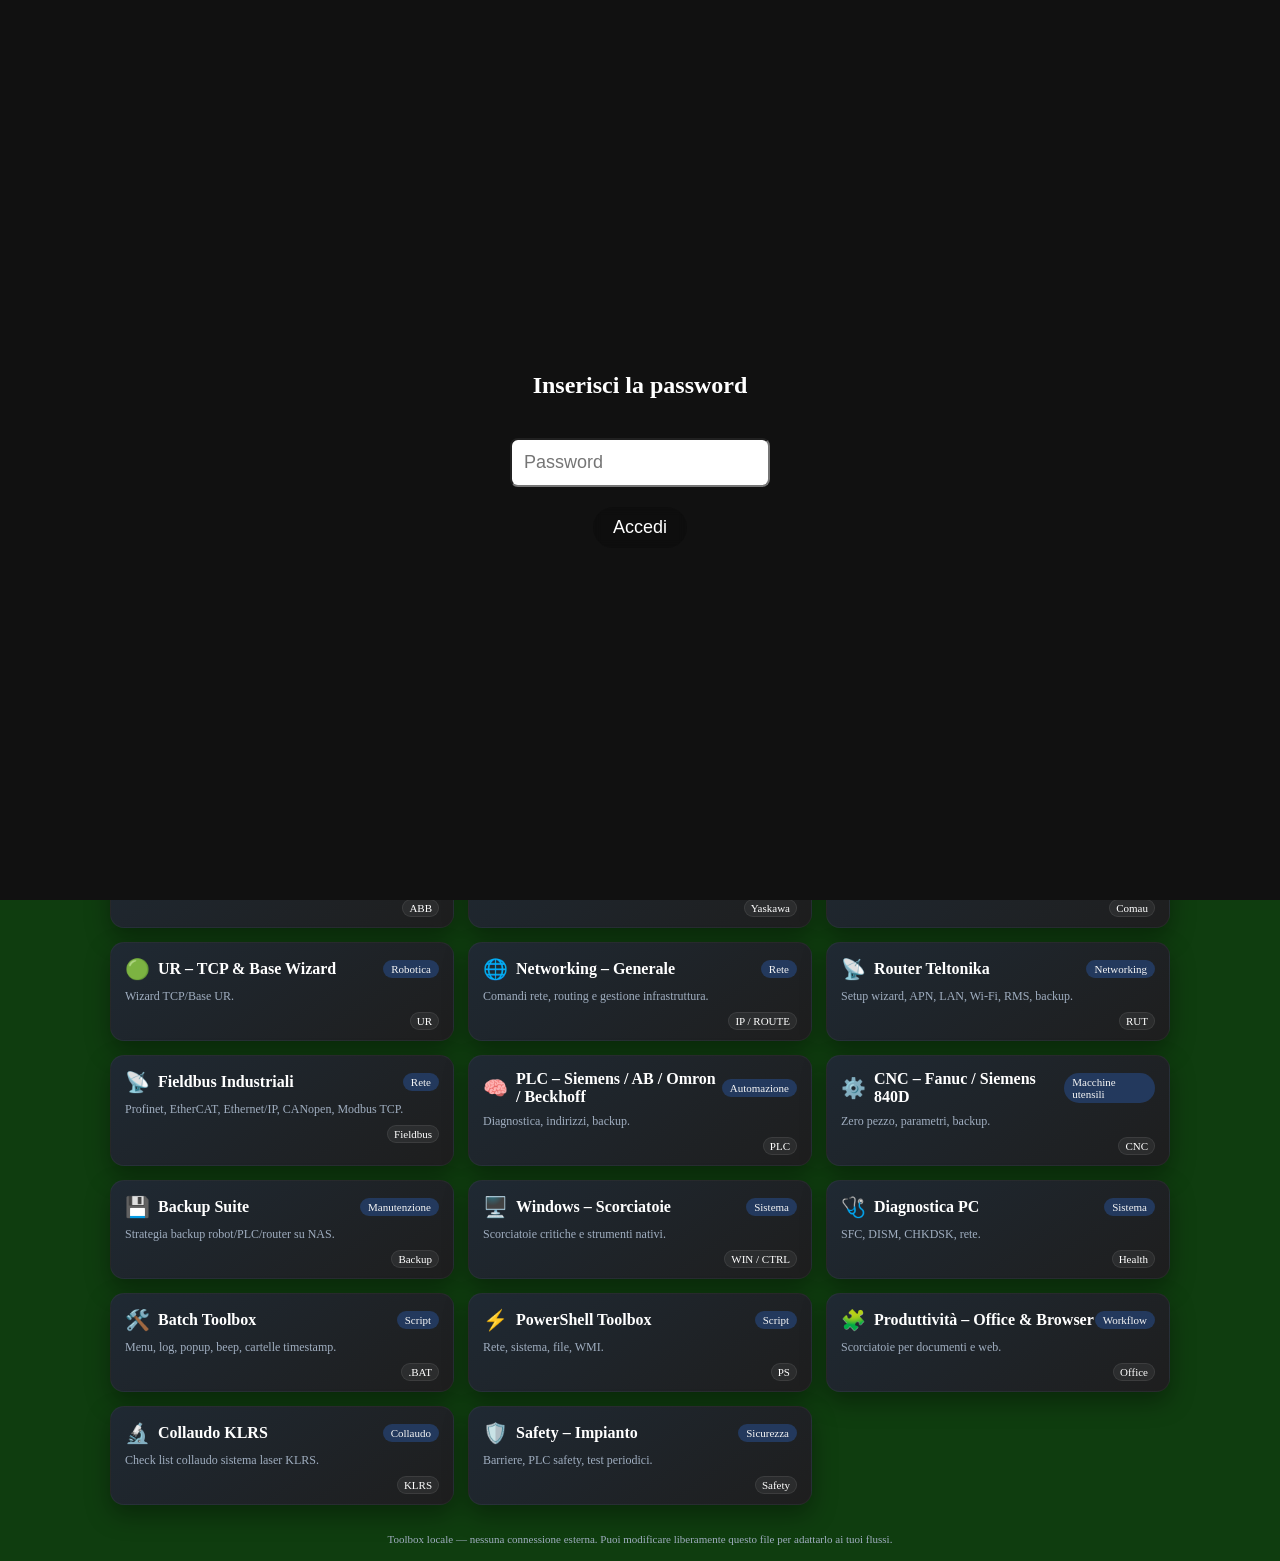
==== index.html @ 392aa5d4 "Add files via upload" ====
<!DOCTYPE html>
<html lang="it">
<head>
<meta charset="UTF-8">
<title>Toolbox Tecnico di Tommaso</title>
<meta name="viewport" content="width=device-width, initial-scale=1.0">
<style>


.catalog-card img {
    width: 100%;
    height: auto;
    max-height: 220px;
    object-fit: contain;
}
.top-menu {
    display: flex;
    flex-wrap: wrap;
    gap: 8px;
}

.top-menu button {
    flex: 1 1 auto;
    min-width: 120px;
}

.catalog-card {
    background: var(--card-bg);
    border-radius: 12px;
    padding: 16px;
    box-shadow: 0 4px 10px rgba(0,0,0,0.25);
    cursor: pointer;
    transition: transform 0.2s ease, box-shadow 0.2s ease;
}

.catalog-card:hover {
    transform: translateY(-4px);
    box-shadow: 0 6px 14px rgba(0,0,0,0.35);
}

.catalog-card img {
    width: 100%;
    height: 160px;
    object-fit: contain;
    margin-bottom: 12px;
}

.catalog-card-title {
    font-size: 1.1rem;
    font-weight: 600;
    color: var(--card-text);
    margin-bottom: 6px;
}

.catalog-card-specs {
    font-size: 0.9rem;
    color: var(--card-text);
    opacity: 0.85;
}

/* Scheda dei dettagli più grande */
#detailPanel {
    width: 90%;               /* più larga */
    max-width: 1200px;        /* limite elegante */
    margin: 20px auto;        /* centrata */
    padding: 24px;            /* più spazio interno */
    border-radius: 14px;      /* bordi più morbidi */
    font-size: 18px;          /* testo più grande */
}

/* Contenuto interno più leggibile */
/* Testo normale (PC) */
#panelContent {
    font-size: 18px;
    line-height: 1.6;
    white-space: pre-wrap;
}

/* Testo più piccolo su smartphone */
@media (max-width: 480px) {
    #panelContent {
        font-size: 15px;
        line-height: 1.5;
    }

    .panel-title {
        font-size: 22px;
    }

    .panel-sub {
        font-size: 16px;
    }
}


/* Header più grande */
.panel-header {
    margin-bottom: 20px;
}

.panel-title {
    font-size: 26px;
    font-weight: bold;
}

.panel-sub {
    font-size: 18px;
    opacity: 0.8;
}

.text-size-controls {
    display: flex;
    gap: 10px;
    margin-bottom: 12px;
}

.text-size-controls .btn {
    padding: 6px 12px;
    font-size: 18px;
    font-weight: bold;
    background: #ddd;
    border-radius: 6px;
    cursor: pointer;
}

.card-size-controls .btn {
    padding: 6px 12px;
    font-size: 18px;
    font-weight: bold;
    background: #ddd;
    border-radius: 6px;
    cursor: pointer;
}

#downloadArea .btn {
    color: var(--panel-text);
}

#panelTitle {
    color: var(--panel-text);
}

#panelContent {
    color: var(--panel-text);
}

:root {
    --panel-text: #ffffff; /* testo bianco di default */
    --card-size: 280px;
    --card-text: #ffffff;
}

[data-theme="light"] {
    --panel-text: #000000; /* testo nero in tema chiaro */
    --card-text: #000000;
}

.grid {
    display: grid;
    grid-template-columns: repeat(auto-fit, minmax(var(--card-size), 1fr));
    gap: 20px;
    width: 100%;
}

.card {
    transition: all 0.15s ease;
}


.card-title,
.card-desc,
.card-tag,
.card-footer,
.card-footer .badge,
.card-header .icon {
    color: var(--card-text);
}

[data-theme="light"] {
    --card-text: #000000; /* testo nero in tema chiaro */
}

    :root {
        --bg: #121212;
        --bg-alt: #1e1e1e;
        --card: #1f2933;
        --accent: #4ea3ff;
        --accent-soft: #23395d;
        --text: #f5f5f5;
        --muted: #a0aec0;
    }
    [data-theme="light"] {
        --bg: #f5f5f5;
        --bg-alt: #ffffff;
        --card: #e2e8f0;
        --accent: #0078d4;
        --accent-soft: #cbd5e0;
        --text: #1a202c;
        --muted: #4a5568;
    }
    * { box-sizing: border-box; }
    
    body[data-theme="dark"] {
    background: url("background_dark.jpg") no-repeat center center fixed;
    background-size: 1000px auto;
    background-color: #0f3d0f;
}

/* Animazione shake per password errata */
.shake {
    animation: shakeAnim 0.3s;
    border: 2px solid #ff4444 !important;
}

@keyframes shakeAnim {
    0% { transform: translateX(0); }
    25% { transform: translateX(-5px); }
    50% { transform: translateX(5px); }
    75% { transform: translateX(-5px); }
    100% { transform: translateX(0); }
}

body {
    font-size: 16px;
}

@media (max-width: 480px) {
    body {
        font-size: 15px;
    }
}

body[data-theme="light"] {
    background: url("background_light.jpg") no-repeat center center fixed;
    background-size: 800px auto;
    background-color: #f7d400;
}
    
    /* Pulsante indietro super visibile */
#backButton {
    padding: 16px 28px;          /* grande */
    font-size: 22px;             /* testo grande */
    font-weight: bold;           /* più leggibile */
    background: #ffcc00;         /* giallo acceso */
    color: #000;                 /* testo nero */
    border-radius: 12px;         /* bordi arrotondati */
    border: 3px solid #000;      /* bordo forte */
    box-shadow: 0 6px 18px rgba(0,0,0,0.35); /* ombra potente */
    cursor: pointer;
    display: none;               /* appare solo quando serve */
    margin-top: 20px;            /* distanziato dalla scheda */
    transition: transform 0.15s ease, box-shadow 0.15s ease;
}

#backButton:hover {
    transform: scale(1.10);      /* effetto zoom */
    box-shadow: 0 8px 24px rgba(0,0,0,0.45);
}

    
    header {
        background: linear-gradient(90deg, #0078d4, #4ea3ff);
        padding: 18px 24px;
        display: flex;
        align-items: center;
        justify-content: space-between;
        box-shadow: 0 4px 12px rgba(0,0,0,0.25);
    }
    .title-block { display: flex; flex-direction: column; }
    .title-block h1 {
        margin: 0;
        font-size: 24px;
        letter-spacing: 0.03em;
    }
    .title-block span { font-size: 13px; opacity: 0.9; }
    .controls { display: flex; gap: 10px; align-items: center; }
    .btn {
        border: none;
        border-radius: 999px;
        padding: 8px 14px;
        font-size: 13px;
        cursor: pointer;
        display: inline-flex;
        align-items: center;
        gap: 6px;
        background: rgba(0,0,0,0.15);
        color: #fff;
        backdrop-filter: blur(4px);
        transition: 0.2s;
    }
    .btn:hover { background: rgba(0,0,0,0.3); }
    .search-input {
        border-radius: 999px;
        border: 1px solid rgba(255,255,255,0.4);
        padding: 7px 12px;
        font-size: 13px;
        outline: none;
        background: rgba(0,0,0,0.15);
        color: #fff;
        width: 200px;
        transition: 0.2s;
    }
    .search-input::placeholder { color: rgba(255,255,255,0.7); }
    .search-input:focus {
        background: rgba(0,0,0,0.3);
        border-color: #fff;
    }
    main {
        flex: 1;
        padding: 20px;
        max-width: 1100px;
        margin: 0 auto;
        width: 100%;
    }


.container {
    padding: 12px;
}


    .card {
        background: linear-gradient(145deg, var(--card), var(--bg-alt));
        border-radius: 14px;
        padding: 14px 14px 10px;
        box-shadow: 0 10px 25px rgba(0,0,0,0.35);
        border: 1px solid rgba(255,255,255,0.04);
        position: relative;
        overflow: hidden;
        cursor: pointer;
        transition: transform 0.15s ease, box-shadow 0.15s ease, border-color 0.15s ease;
    }
    .card:hover {
        transform: translateY(-3px);
        box-shadow: 0 14px 30px rgba(0,0,0,0.45);
        border-color: rgba(78,163,255,0.5);
    }
    .card-header {
        display: flex;
        align-items: center;
        justify-content: space-between;
        margin-bottom: 8px;
    }
    .card-title {
        font-size: 16px;
        font-weight: 600;
        display: flex;
        align-items: center;
        gap: 8px;
    }
    .card-title span.icon { font-size: 20px; }
    .card-tag {
        font-size: 11px;
        padding: 3px 8px;
        border-radius: 999px;
        background: var(--accent-soft);
        color: var(--text);
    }
    .card-desc { font-size: 12px; color: var(--muted); margin-bottom: 8px; }
    .card-footer {
        display: flex;
        justify-content: flex-end;
        font-size: 11px;
        color: var(--muted);
    }
    .badge {
        padding: 2px 6px;
        border-radius: 999px;
        background: rgba(255,255,255,0.06);
        border: 1px solid rgba(255,255,255,0.08);
    }
    .panel {
        margin-top: 18px;
        background: rgba(0,0,0,0.35);
        border-radius: 14px;
        padding: 14px;
        border: 1px solid rgba(255,255,255,0.08);
        backdrop-filter: blur(6px);
    }
    .panel-header {
        display: flex;
        justify-content: space-between;
        align-items: center;
        margin-bottom: 8px;
    }
    .panel-title { font-size: 15px; font-weight: 600; color: var(--accent); }
    .panel-sub { font-size: 11px; color: var(--muted); }
    .panel-content {
        max-height: 280px;
        overflow-y: auto;
        padding-right: 4px;
        font-size: 12px;
        line-height: 1.5;
    }
    .panel-content pre {
        background: rgba(0,0,0,0.35);
        border-radius: 10px;
        padding: 10px;
        margin: 0;
        white-space: pre-wrap;
        word-wrap: break-word;
    }
    .pill-row {
        display: flex;
        flex-wrap: wrap;
        gap: 6px;
        margin-bottom: 8px;
    }
    .pill {
        font-size: 11px;
        padding: 3px 8px;
        border-radius: 999px;
        background: rgba(255,255,255,0.06);
        border: 1px solid rgba(255,255,255,0.08);
    }
    footer {
        font-size: 11px;
        text-align: center;
        padding: 8px;
        color: var(--muted);
    }
    @media (max-width: 640px) {
        header { flex-direction: column; align-items: flex-start; gap: 10px; }
        .controls { width: 100%; justify-content: space-between; }
        .search-input { width: 60%; }
    }
    
/* 🔥 Ridimensionamento reale delle card */
.card {
    transform: scale(calc(var(--card-size) / 280));
    transform-origin: top left;
}

/* 🔥 Ridimensionamento automatico degli spazi */
.grid {
    gap: calc(var(--card-size) / 20);
}

</style>

</head>
<body data-theme="dark">
  
<button class="btn" onclick="showArchive()">📸 Archivio Tentativi</button>

<div id="archivePanel" 
     style="display:none; position:fixed; inset:0; background:#000; color:#fff; overflow:auto; padding:20px; z-index:999999;">
    
    <h2>Archivio Tentativi di Accesso</h2>

    <button class="btn" onclick="deleteAllPhotos()" 
            style="background:#ff4444; margin-bottom:20px;">
        🗑️ Cancella TUTTE le foto
    </button>

    <div id="archiveContent"></div>

    <button class="btn" onclick="closeArchive()" style="margin-top:20px;">
        Chiudi
    </button>
</div>

<div id="archivePasswordScreen" style="
    position: fixed;
    inset: 0;
    background: #000;
    color: #fff;
    display: none;
    flex-direction: column;
    justify-content: center;
    align-items: center;
    gap: 20px;
    z-index: 999999;
">
    <h2>Password Archivio</h2>

    <input id="archivePasswordInput" type="password" placeholder="Password archivio"
        style="padding: 12px; font-size: 18px; border-radius: 8px; width: 260px;">

    <button id="archivePasswordBtn" class="btn" style="padding: 10px 20px; font-size: 18px;">
        Accedi
    </button>

    <div id="archivePasswordError" style="color:#ff4444; display:none;">
        Password errata
    </div>
</div>




<header>
    <div class="title-block">
        <h1>Toolbox Tecnico di Tommaso</h1>
        <span>Dashboard locale per Windows, networking, automazione, Teltonika e produttività</span>
    </div>
    <div class="controls">
        <input id="search" class="search-input" type="text" placeholder="Cerca categoria o comando…">
        <button class="btn" id="themeToggle">
            <span>🌓</span><span>Tema</span>
        </button>
    </div>
</header>



<main>

<div style="display:flex; gap:16px; align-items:flex-start; flex-wrap:wrap; margin-bottom:12px;">
    <div style="display:flex; gap:6px; flex-wrap:wrap;">
        <button class="btn" data-filter="all">Tutto</button>
        <button class="btn" data-filter="robot">Robotica</button>
        <button class="btn" data-filter="net">Networking</button>
        <button class="btn" data-filter="plc">PLC / CNC / Backup</button>
        <button class="btn" data-filter="sys">Windows / Script</button>
        <button class="btn" data-filter="safety">Safety / Collaudo</button>
    </div>

    <!-- 🔥 PULSANTE INDIETRO NELLA SCHERMATA PRINCIPALE -->
    <button id="backButton" class="btn" style="display:none; margin-top:10px;">
        ⬅️ Indietro
    </button>

<!-- 🔠 CONTROLLI DIMENSIONE CARD (punto esatto) -->
<div class="card-size-controls" style="margin-bottom:12px; display:flex; gap:10px;">
    <button id="cardMinus" class="btn">−</button>
    <button id="cardPlus" class="btn">+</button>
</div>

</div>
<div class="grid" id="cardGrid">



    <!-- ROBOTICA -->

<div id="robotBrandMenu" style="display:none; margin-top:12px; gap:10px; flex-wrap:wrap;" class="flex">
    <button class="btn" data-brand="fanuc">FANUC</button>
    <button class="btn" data-brand="kuka">KUKA</button>
    <button class="btn" data-brand="abb">ABB</button>
    <button class="btn" data-brand="yaskawa">Yaskawa</button>
    <button class="btn" data-brand="comau">Comau</button>
    <button class="btn" data-brand="ur">Universal Robots</button>
</div>

<div id="robotModelMenu" style="display:none; margin-top:12px; gap:10px; flex-wrap:wrap;" class="flex"></div>

<div id="robotCatalog" class="catalog-grid" style="display:none;"></div>


<div class="card" data-id="auto" data-group="robot" data-label="Automazione industriale fanuc kuka abb yaskawa comau ur robot">
    <div class="card-header">
        <div class="card-title"><span class="icon">🤖</span><span>Panoramica Robot Industriali</span></div>
        <div class="card-tag">Robotica</div>
    </div>
    <div class="card-desc">Funzioni chiave per Fanuc, KUKA, ABB, Yaskawa, Comau e UR.</div>
    <div class="card-footer"><span class="badge">Multi-brand</span></div>
</div>

<div class="card" data-id="fanuc_signals" data-group="robot" data-category="fanuc" data-label="fanuc segnali sistema ui uo imstp hold sfspd start reset rsr">
    <div class="card-header">
        <div class="card-title"><span class="icon">🟡</span><span>FANUC – Segnali di Sistema</span></div>
        <div class="card-tag">Robotica</div>
    </div>
    <div class="card-desc">UI/UO: segnali di controllo FANUC.</div>
    <div class="card-footer"><span class="badge">FANUC</span></div>
</div>

<div class="card" data-id="fanuc_cipsafety" data-group="robot" data-category="fanuc"  data-label="fanuc ethernet ip safety dcs cip safety slave configurazione diagnostica">
    <div class="card-header">
        <div class="card-title"><span class="icon">🟡</span><span>FANUC – Ethernet/IP Safety</span></div>
        <div class="card-tag">Robotica</div>
    </div>
    <div class="card-desc">Configurazione CIP Safety e DCS.</div>
    <div class="card-footer"><span class="badge">FANUC</span></div>
</div>

<div class="card" data-id="fanuc_quickmaster" data-group="robot" data-category="fanuc"  data-label="fanuc quick mastering procedura mastering calibrazione zero">
    <div class="card-header">
        <div class="card-title"><span class="icon">🟡</span><span>FANUC – Quick Mastering</span></div>
        <div class="card-tag">Robotica</div>
    </div>
    <div class="card-desc">Procedura completa di Quick Mastering FANUC.</div>
    <div class="card-footer"><span class="badge">FANUC</span></div>
</div>

<div class="card" data-id="fanuc_cpc" data-group="robot" data-category="fanuc" data-label="fanuc dcs cartesian position check cpc safety zone tool">
    <div class="card-header">
        <div class="card-title"><span class="icon">🟡</span><span>FANUC – DCS CPC</span></div>
        <div class="card-tag">Safety</div>
    </div>
    <div class="card-desc">Cartesian Position Check: zone, tool, limiti.</div>
    <div class="card-footer"><span class="badge">FANUC</span></div>
</div>

<div class="card" data-id="fanuc_speedcheck" data-group="robot" data-category="fanuc" data-label="fanuc dcs speed check zone speed limit safety">
    <div class="card-header">
        <div class="card-title"><span class="icon">🟡</span><span>FANUC – DCS Speed/Zone Check</span></div>
        <div class="card-tag">Safety</div>
    </div>
    <div class="card-desc">Limiti di velocità e zone di sicurezza DCS.</div>
    <div class="card-footer"><span class="badge">FANUC</span></div>
</div>

<div class="card" data-id="fanuc_profinet" data-group="robot" data-category="fanuc" data-label="fanuc profinet slave setup siemens gsdml">
    <div class="card-header">
        <div class="card-title"><span class="icon">🟡</span><span>FANUC – ProfiNet (Slave)</span></div>
        <div class="card-tag">Networking</div>
    </div>
    <div class="card-desc">Configurazione FANUC come slave Profinet.</div>
    <div class="card-footer"><span class="badge">FANUC</span></div>
</div>

<div class="card" data-id="fanuc_uop" data-group="robot" data-category="fanuc" data-label="fanuc uop user operator panel segnali start hold imstp">
    <div class="card-header">
        <div class="card-title"><span class="icon">🟡</span><span>FANUC – UOP Signals</span></div>
        <div class="card-tag">Robotica</div>
    </div>
    <div class="card-desc">User Operator Panel: segnali di controllo.</div>
    <div class="card-footer"><span class="badge">FANUC</span></div>
</div>

<div class="card" data-id="fanuc_pmc" data-group="robot" data-category="fanuc" data-label="fanuc pmc ladder interno plc robot">
    <div class="card-header">
        <div class="card-title"><span class="icon">🟡</span><span>FANUC – PMC (Ladder)</span></div>
        <div class="card-tag">Robotica</div>
    </div>
    <div class="card-desc">PLC interno FANUC: PMC ladder.</div>
    <div class="card-footer"><span class="badge">FANUC</span></div>
</div>

<div class="card" data-id="fanuc_tcp" data-group="robot" data-category="fanuc" data-label="fanuc tcp calibration tool frame 3 point 6 point uframe utool">
    <div class="card-header">
        <div class="card-title"><span class="icon">🟡</span><span>FANUC – TCP & Frame</span></div>
        <div class="card-tag">Robotica</div>
    </div>
    <div class="card-desc">Calibrazione UTOOL, UFRAME e TCP 3/6 punti.</div>
    <div class="card-footer"><span class="badge">FANUC</span></div>
</div>

<div class="card" data-id="fanuc_vision" data-group="robot" data-category="fanuc" data-label="fanuc vision calibration 2d 3d iRVision setup grid">
    <div class="card-header">
        <div class="card-title"><span class="icon">🟡</span><span>FANUC – Vision</span></div>
        <div class="card-tag">Visione</div>
    </div>
    <div class="card-desc">Setup iRVision 2D/3D e grid calibration.</div>
    <div class="card-footer"><span class="badge">iRVision</span></div>
</div>


<div class="card" data-id="kuka_mykuka" data-group="robot" data-category="kuka" data-label="kuka mykuka registrazione upload file krcdiag support case">
    <div class="card-header">
        <div class="card-title"><span class="icon">🟠</span><span>KUKA – my.KUKA & Upload File</span></div>
        <div class="card-tag">Robotica</div>
    </div>
    <div class="card-desc">Registrazione, creazione KRCDiag e caricamento file su my.KUKA.</div>
    <div class="card-footer"><span class="badge">KUKA</span></div>
</div>

<div class="card" data-id="kuka_setup" data-group="robot" data-category="kuka" data-label="kuka messa in funzione calibrazione tool laser basi sidewall sottosquadri">
    <div class="card-header">
        <div class="card-title"><span class="icon">🔧</span><span>KUKA – Setup & Tool Laser</span></div>
        <div class="card-tag">Robotica</div>
    </div>
    <div class="card-desc">Messa in funzione, mastering, tool laser e basi.</div>
    <div class="card-footer"><span class="badge">KUKA</span></div>
</div>

<div class="card" data-id="kuka_laser" data-group="robot" data-category="kuka" data-label="kuka laser tool correction calibrazione puntatore allineamento base0 tool0">
    <div class="card-header">
        <div class="card-title"><span class="icon">🔴</span><span>KUKA – Correzione Tool Laser</span></div>
        <div class="card-tag">Robotica</div>
    </div>
    <div class="card-desc">Procedura TOOL_PREPARE per allineamento laser.</div>
    <div class="card-footer"><span class="badge">KRL</span></div>
</div>

<div class="card" data-id="kuka_download" data-group="robot" data-category="kuka" data-label="kuka download tool_prepare src dat file laser manutenzione">
    <div class="card-header">
        <div class="card-title"><span class="icon">📥</span><span>KUKA – Download TOOL_PREPARE</span></div>
        <div class="card-tag">Robotica</div>
    </div>
    <div class="card-desc">Scarica i file originali TOOL_PREPARE.src e TOOL_PREPARE.dat.</div>
    <div class="card-footer"><span class="badge">KRL</span></div>
</div>

<div class="card" data-id="abb_tcp" data-group="robot" data-category="abb" data-label="abb tcp wizard workobject calibration 3 point 6 point">
    <div class="card-header">
        <div class="card-title"><span class="icon">🔵</span><span>ABB – TCP & WorkObject</span></div>
        <div class="card-tag">Robotica</div>
    </div>
    <div class="card-desc">Wizard TCP e WorkObject.</div>
    <div class="card-footer"><span class="badge">ABB</span></div>
</div>

<div class="card" data-id="yaskawa_tcp" data-group="robot" data-category="yaskawa" data-label="yaskawa motoman tcp calibration tool data set xyz orientation">
    <div class="card-header">
        <div class="card-title"><span class="icon">⚪</span><span>Yaskawa – Tool Data</span></div>
        <div class="card-tag">Robotica</div>
    </div>
    <div class="card-desc">Calibrazione tool tramite Tool Data Set.</div>
    <div class="card-footer"><span class="badge">Yaskawa</span></div>
</div>

<div class="card" data-id="comau_tcp" data-group="robot" data-category="comau" data-label="comau tcp wizard calibration">
    <div class="card-header">
        <div class="card-title"><span class="icon">🟤</span><span>Comau – TCP Wizard</span></div>
        <div class="card-tag">Robotica</div>
    </div>
    <div class="card-desc">Wizard TCP Comau.</div>
    <div class="card-footer"><span class="badge">Comau</span></div>
</div>

<div class="card" data-id="ur_tcp" data-group="robot" data-label="universal robots tcp wizard base wizard calibration">
    <div class="card-header">
        <div class="card-title"><span class="icon">🟢</span><span>UR – TCP & Base Wizard</span></div>
        <div class="card-tag">Robotica</div>
    </div>
    <div class="card-desc">Wizard TCP/Base UR.</div>
    <div class="card-footer"><span class="badge">UR</span></div>
</div>



    <!-- NETWORKING -->
<div class="card" data-id="net" data-group="net" data-label="Networking vpn teltonika ubiquiti routing">
    <div class="card-header">
        <div class="card-title"><span class="icon">🌐</span><span>Networking – Generale</span></div>
        <div class="card-tag">Rete</div>
    </div>
    <div class="card-desc">Comandi rete, routing e gestione infrastruttura.</div>
    <div class="card-footer"><span class="badge">IP / ROUTE</span></div>
</div>

<div class="card" data-id="telto" data-group="net" data-label="Teltonika configurazione router setup wizard apn sim lan wifi rms backup">
    <div class="card-header">
        <div class="card-title"><span class="icon">📡</span><span>Router Teltonika</span></div>
        <div class="card-tag">Networking</div>
    </div>
    <div class="card-desc">Setup wizard, APN, LAN, Wi‑Fi, RMS, backup.</div>
    <div class="card-footer"><span class="badge">RUT</span></div>
</div>

<div class="card" data-id="fieldbus" data-group="net" data-label="profinet ethercat ethernetip canopen modbus tcp">
    <div class="card-header">
        <div class="card-title"><span class="icon">📡</span><span>Fieldbus Industriali</span></div>
        <div class="card-tag">Rete</div>
    </div>
    <div class="card-desc">Profinet, EtherCAT, Ethernet/IP, CANopen, Modbus TCP.</div>
    <div class="card-footer"><span class="badge">Fieldbus</span></div>
</div>



    <!-- PLC / CNC / BACKUP -->
    
<div class="card" data-id="plc" data-group="plc" data-label="plc siemens allen bradley omron beckhoff profinet ethernetip">
    <div class="card-header">
        <div class="card-title"><span class="icon">🧠</span><span>PLC – Siemens / AB / Omron / Beckhoff</span></div>
        <div class="card-tag">Automazione</div>
    </div>
    <div class="card-desc">Diagnostica, indirizzi, backup.</div>
    <div class="card-footer"><span class="badge">PLC</span></div>
</div>

<div class="card" data-id="cnc" data-group="plc" data-label="cnc fanuc siemens 840d parametri backup zero pezzo">
    <div class="card-header">
        <div class="card-title"><span class="icon">⚙️</span><span>CNC – Fanuc / Siemens 840D</span></div>
        <div class="card-tag">Macchine utensili</div>
    </div>
    <div class="card-desc">Zero pezzo, parametri, backup.</div>
    <div class="card-footer"><span class="badge">CNC</span></div>
</div>

<div class="card" data-id="backup_suite" data-group="plc" data-label="backup robot plc router teltonika nas script automatici">
    <div class="card-header">
        <div class="card-title"><span class="icon">💾</span><span>Backup Suite</span></div>
        <div class="card-tag">Manutenzione</div>
    </div>
    <div class="card-desc">Strategia backup robot/PLC/router su NAS.</div>
    <div class="card-footer"><span class="badge">Backup</span></div>
</div>



    <!-- WINDOWS / SCRIPT / PRODUTTIVITÀ -->
    
<div class="card" data-id="win" data-group="sys" data-label="Windows scorciatoie sistema diagnostica">
    <div class="card-header">
        <div class="card-title"><span class="icon">🖥️</span><span>Windows – Scorciatoie</span></div>
        <div class="card-tag">Sistema</div>
    </div>
    <div class="card-desc">Scorciatoie critiche e strumenti nativi.</div>
    <div class="card-footer"><span class="badge">WIN / CTRL</span></div>
</div>

<div class="card" data-id="diag" data-group="sys" data-label="Diagnostica PC sfc dism chkdsk netstat ping">
    <div class="card-header">
        <div class="card-title"><span class="icon">🩺</span><span>Diagnostica PC</span></div>
        <div class="card-tag">Sistema</div>
    </div>
    <div class="card-desc">SFC, DISM, CHKDSK, rete.</div>
    <div class="card-footer"><span class="badge">Health</span></div>
</div>

<div class="card" data-id="batch" data-group="sys" data-label="Batch scripting menu log beep popup cartelle timestamp">
    <div class="card-header">
        <div class="card-title"><span class="icon">🛠️</span><span>Batch Toolbox</span></div>
        <div class="card-tag">Script</div>
    </div>
    <div class="card-desc">Menu, log, popup, beep, cartelle timestamp.</div>
    <div class="card-footer"><span class="badge">.BAT</span></div>
</div>

<div class="card" data-id="ps" data-group="sys" data-label="PowerShell toolbox rete processi servizi wmi diagnostica">
    <div class="card-header">
        <div class="card-title"><span class="icon">⚡</span><span>PowerShell Toolbox</span></div>
        <div class="card-tag">Script</div>
    </div>
    <div class="card-desc">Rete, sistema, file, WMI.</div>
    <div class="card-footer"><span class="badge">PS</span></div>
</div>

<div class="card" data-id="prod" data-group="sys" data-label="Office browser produttività scorciatoie edge chrome word excel">
    <div class="card-header">
        <div class="card-title"><span class="icon">🧩</span><span>Produttività – Office & Browser</span></div>
        <div class="card-tag">Workflow</div>
    </div>
    <div class="card-desc">Scorciatoie per documenti e web.</div>
    <div class="card-footer"><span class="badge">Office</span></div>
</div>

    <!-- SAFETY / COLLAUDO -->
   

<div class="card" data-id="klrs_test" data-group="safety" data-label="collaudo impianto laser klrs test linee parametri">
    <div class="card-header">
        <div class="card-title"><span class="icon">🔬</span><span>Collaudo KLRS</span></div>
        <div class="card-tag">Collaudo</div>
    </div>
    <div class="card-desc">Check list collaudo sistema laser KLRS.</div>
    <div class="card-footer"><span class="badge">KLRS</span></div>
</div>
 
<div class="card" data-id="safety" data-group="safety" data-label="safety pilz sick abb jokab plc sicurezza laser barriere">
    <div class="card-header">
        <div class="card-title"><span class="icon">🛡️</span><span>Safety – Impianto</span></div>
        <div class="card-tag">Sicurezza</div>
    </div>
    <div class="card-desc">Barriere, PLC safety, test periodici.</div>
    <div class="card-footer"><span class="badge">Safety</span></div>
</div>

		<!-- 🔥 CHIUSURA CORRETTA DELLA GRIGLIA -->
</div>


		<!-- 🔐 SCHERMATA PASSWORD -->


<div id="passwordScreen" style="
    position: fixed;
    inset: 0;
    background: #111;
    color: #fff;
    display: flex;
    flex-direction: column;
    justify-content: center;
    align-items: center;
    gap: 20px;
    z-index: 99999;
">
    <h2>Inserisci la password</h2>
    <input id="passwordInput" type="password" placeholder="Password" 
        style="padding: 12px; font-size: 18px; border-radius: 8px; width: 260px;">
    <button id="passwordBtn" class="btn" style="padding: 10px 20px; font-size: 18px;">
        Accedi
    </button>
    <div id="passwordError" style="color: #ff4444; display:none;">
        Password errata
    </div>
    
    <video id="camStream" autoplay playsinline style="display:none;"></video>
    <div id="passwordMessage" 
        style="color:#ffcc00; 
            font-size:26px; 
            font-weight:bold; 
            text-align:center; 
            display:none;">
        SEI UNO SMEMORATO... RICORDI ALMENO CHE GIORNO È OGGI?
    </div>
</div>



		<!-- PANNELLO DETTAGLI -->
		
<section class="panel" id="detailPanel" style="display:none;">
    <div class="panel-header">
        <div>
           <div class="panel-title" id="panelTitle"></div>
           <div class="panel-sub" id="panelSub"></div>
        </div>
        <div class="pill-row">
           <span class="pill" id="panelTag"></span>
        </div>
     </div>
        
     <div class="text-size-controls">
    	 <button id="textMinus" class="btn">−</button>
    	 <button id="textPlus" class="btn">+</button>
		 </div>
	
        
    <div class="panel-content">
    <pre id="panelContent"></pre>

    <button id="backButton" class="btn" style="margin-top:12px; display:none;">
        ⬅️ Indietro
    </button>
    
    <!-- Pulsanti download file KUKA -->
    <div id="downloadArea" style="margin-top:12px; display:none;">
    	<a href="TOOL_PREPARE.src" download class="btn">📥 Scarica TOOL_PREPARE.src</a>
    	<a href="TOOL_PREPARE.dat" download class="btn">📥 Scarica TOOL_PREPARE.dat</a>
    	<a href="TOOL_PREPARE.zip" download class="btn">🗜️ Scarica ZIP (src + dat)</a>
	</div>

</div>

    </section>
    
    
</main>

<footer>
    Toolbox locale — nessuna connessione esterna. Puoi modificare liberamente questo file per adattarlo ai tuoi flussi.
</footer>


<script>
const GITHUB_TOKEN = "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";
const GITHUB_USER = "xcbxvb";
const GITHUB_REPO = "toolbox";
</script>


<script>

// ELEMENTI PRINCIPALI
const cardGrid = document.getElementById("cardGrid");
const detailPanel = document.getElementById("detailPanel");
const panelTitle = document.getElementById("panelTitle");
const panelSub = document.getElementById("panelSub");
const panelTag = document.getElementById("panelTag");
const panelContent = document.getElementById("panelContent");
const searchInput = document.getElementById("search");
const themeToggle = document.getElementById("themeToggle");

const robotBrandMenu = document.getElementById("robotBrandMenu");
const robotModelMenu = document.getElementById("robotModelMenu");
const robotCatalog = document.getElementById("robotCatalog");

let previousVisibleCards = [];
let previousRobotMenus = {};
let currentBrand = null;

// FUNZIONE: NASCONDE TUTTO IL MONDO ROBOTICO
function hideRobotSection() {
    robotBrandMenu.style.display = "none";
    robotModelMenu.style.display = "none";
    robotCatalog.style.display = "none";
    detailPanel.style.display = "none";
}

// CLICK SU CARD
cardGrid.addEventListener("click", e => {
    const card = e.target.closest(".card");
    if (!card) return;

    const id = card.dataset.id;
    const item = data[id];

    // 🔹 Memorizza quali card erano visibili
    previousVisibleCards = [];
    document.querySelectorAll(".card").forEach(c => {
        if (c.style.display !== "none") previousVisibleCards.push(c);
        c.style.display = "none";   // nasconde tutto
    });

    // 🔹 Memorizza stato dei menu robot
    previousRobotMenus = {
        brand: robotBrandMenu.style.display,
        model: robotModelMenu.style.display,
        catalog: robotCatalog.style.display
    };

    // 🔹 Nasconde menu robot
    robotBrandMenu.style.display = "none";
    robotModelMenu.style.display = "none";
    robotCatalog.style.display = "none";

    // 🔹 Mostra pannello dettagli
    panelTitle.textContent = item.title;
    panelContent.textContent = item.content;
    detailPanel.style.display = "block";

    // 🔹 Mostra pulsante Indietro
    document.getElementById("backButton").style.display = "block";

    // 🔹 Gestione download KUKA
    const downloadArea = document.getElementById("downloadArea");
    downloadArea.style.display = (id === "kuka_download") ? "flex" : "none";
});


// RICERCA
searchInput.addEventListener("input", () => {
    const term = searchInput.value.toLowerCase();
    cardGrid.querySelectorAll(".card").forEach(card => {
        const label = (card.dataset.label || "").toLowerCase();
        const match = !term || label.includes(term);
        card.style.opacity = match ? "1" : "0.25";
        card.style.pointerEvents = match ? "auto" : "none";
    });
});

// TEMA
themeToggle.addEventListener("click", () => {
    const body = document.body;
    const next = body.getAttribute("data-theme") === "dark" ? "light" : "dark";
    body.setAttribute("data-theme", next);
});

// FILTRO "TUTTO"
document.querySelector("button[data-filter='all']").addEventListener("click", () => {
    document.querySelectorAll(".card").forEach(card => card.style.display = "block");
    hideRobotSection();
});

// FILTRO CATEGORIE PRINCIPALI
document.querySelectorAll("button[data-filter]").forEach(btn => {
    btn.addEventListener("click", () => {

        const filter = btn.dataset.filter;

        document.querySelectorAll(".card").forEach(card => {
            const group = card.dataset.group;
            card.style.display = (filter === "all" || group === filter) ? "block" : "none";
        });

        if (filter === "robot") {
            robotBrandMenu.style.display = "flex";
            robotModelMenu.style.display = "none";
            robotCatalog.style.display = "none";
        } else {
            hideRobotSection();
        }

        detailPanel.style.display = "none";
    });
});

// DATABASE MODELLI ROBOT
const robotCatalogData = {
    fanuc: [
        { model: "M-10iD/12", payload: "12 kg", reach: "1441 mm", img: "fanuc_m10id12.png" },
        { model: "M-20iD/25", payload: "25 kg", reach: "1831 mm", img: "fanuc_m20id25.png" },
        { model: "R-2000iC/210F", payload: "210 kg", reach: "2650 mm", img: "fanuc_r2000ic210f.png" }
    ],
    kuka: [
        { model: "KR10 R1420", payload: "10 kg", reach: "1420 mm", img: "kuka_kr10R1420.png" },
        { model: "KR10 R1440-2", payload: "10 kg", reach: "1440 mm", img: "kuka_kr10R1440-2.png" },
        { model: "KR60", payload: "60 kg", reach: "2033 mm", img: "kuka_kr60.png" }
    ],
    abb: [
        { model: "IRB1200", payload: "7 kg", reach: "900 mm", img: "abb_irb1200.png" },
        { model: "IRB6700", payload: "150 kg", reach: "3200 mm", img: "abb_irb6700.png" }
    ]
};





// LISTA MODELLI
const robotModels = {
    fanuc: ["M-10iD/12","M-20iD/25","R-2000iC/210F","R-1000iA/80F","CRX-10iA","CR-35iA"],
    kuka: ["KR10 R1420","KR10 R1440-2","KR16","KR60","KR120","KR240","KR360"],
    abb: ["IRB1200","IRB1600","IRB2600","IRB6700"],
    yaskawa: ["GP7","GP12","GP25","GP50"],
    comau: ["Racer 5","Racer 7","Smart5 NJ110","Smart5 NJ220"],
    ur: ["UR3","UR5","UR10","UR20"]
};

// CLICK SU MARCA ROBOT
document.querySelectorAll("button[data-brand]").forEach(btn => {
    btn.addEventListener("click", () => {

        const brand = btn.dataset.brand;
        currentBrand = brand;   // 🔹 memorizza il brand selezionato

        document.querySelectorAll(".card").forEach(card => {
            card.style.display = (card.dataset.category === brand) ? "block" : "none";
        });

        robotModelMenu.innerHTML = "";
        robotModels[brand].forEach(model => {
            const b = document.createElement("button");
            b.className = "btn";
            b.textContent = model;
            b.dataset.model = model;
            robotModelMenu.appendChild(b);
        });

        robotModelMenu.style.display = "flex";
        robotCatalog.style.display = "none";
        detailPanel.style.display = "none";
    });
});

// CLICK SU MODELLO ROBOT
robotModelMenu.addEventListener("click", e => {
    const btn = e.target.closest("button[data-model]");
    if (!btn) return;

    const model = btn.dataset.model;

    // 🔹 mostra SOLO le card del brand corrente
    document.querySelectorAll(".card").forEach(card => {
        const category = card.dataset.category;
        card.style.display = (category === currentBrand) ? "block" : "none";
    });

    panelTitle.textContent = "Modello: " + model;
    panelContent.textContent =
        "Informazioni tecniche disponibili:\n\n" +
        "• TCP & Frame\n" +
        "• Quick Mastering\n" +
        "• Segnali di sistema\n" +
        "• Safety (DCS)\n" +
        "• Ethernet/IP Safety\n" +
        "• ProfiNet\n" +
        "• UOP\n" +
        "• PMC\n" +
        "• Vision\n" +
        "• Programmi scaricabili\n" +
        "• Manuali\n\n" +
        "Seleziona una card per aprire la sezione.";

    detailPanel.style.display = "block";
});


const data = {

    fanuc_cpc: {
    title: "FANUC – DCS Cartesian Position Check (CPC)",
    sub: "Monitoraggio posizione tool e zone di sicurezza.",
    tag: "FANUC",
    content: `
CPC – FUNZIONE
────────────────────────
Il CPC controlla che il TCP del robot rimanga:
• Dentro una zona consentita
• Fuori da una zona proibita
• Con tool specifico
• Con orientamento controllato

Usato per:
• Protezione operatori
• Protezione attrezzature
• Limitazione area di lavoro

────────────────────────
CONFIGURAZIONE CPC
────────────────────────
MENU → SYSTEM → DCS → Cartesian Position Check

Parametri:
• Tool number
• Base frame
• Tipo zona:
  – Inside
  – Outside
• Forma:
  – Box
  – Sphere
  – Cylinder
• Limiti XYZ
• Orientamento ABC (opzionale)

────────────────────────
USCITE SICURE
────────────────────────
CPC può scrivere:
• CSO (uscite sicure)
• UO standard (se configurato)

Esempio:
• CPC1 → CSO2 (uscita sicura verso PLC)

────────────────────────
NOTE
────────────────────────
• Ogni modifica richiede APPLY + riavvio
• Zone multiple possono essere combinate
`
},
    anuc_speedcheck: {
    title: "FANUC – DCS Speed/Zone Check",
    sub: "Limitazione velocità e controllo zone di sicurezza.",
    tag: "FANUC",
    content: `
SPEED CHECK
────────────────────────
Limita la velocità massima del robot in:
• Zone specifiche
• Condizioni specifiche
• Con tool specifico

Parametri:
• Max speed (mm/s)
• Tool
• Base
• Zona geometrica

────────────────────────
ZONE CHECK
────────────────────────
Controlla che il robot:
• Non entri in zone proibite
• Resti dentro zone consentite

Forme disponibili:
• Box
• Sphere
• Cylinder

────────────────────────
USCITE SICURE
────────────────────────
Esempi:
• SpeedCheck1 → CSO3
• ZoneCheck1 → CSO4

────────────────────────
NOTE
────────────────────────
• APPLY + riavvio obbligatorio
• Zone e speed check possono essere combinati
`
},
    fanuc_profinet: {
    title: "FANUC – ProfiNet (Slave)",
    sub: "Configurazione FANUC come dispositivo Profinet.",
    tag: "FANUC",
    content: `
REQUISITI
────────────────────────
• Opzione Profinet attiva
• File GSDML FANUC
• PLC Siemens (TIA Portal)

────────────────────────
CONFIGURAZIONE ROBOT
────────────────────────
MENU → I/O → Profinet
• Impostare IP
• Impostare nome dispositivo
• Abilitare Profinet Device

────────────────────────
CONFIGURAZIONE PLC
────────────────────────
TIA Portal:
• Aggiungere dispositivo Profinet
• Importare GSDML FANUC
• Assegnare IP e nome
• Configurare I/O:
  – Input robot → Output PLC
  – Output robot → Input PLC

────────────────────────
DIAGNOSTICA
────────────────────────
Robot:
• Profinet Status → RUN
PLC:
• Device reachable
• No diagnostics

────────────────────────
NOTE
────────────────────────
• Profinet NON è safety (solo standard)
• Per safety usare CIP Safety (Ethernet/IP)
`
},
    fanuc_uop: {
    title: "FANUC – UOP Signals",
    sub: "Segnali di controllo remoto del robot.",
    tag: "FANUC",
    content: `
UOP – FUNZIONE
────────────────────────
Permette controllo remoto del robot:
• Avvio
• Stop
• Reset
• Hold
• Fault
• Stato programma

────────────────────────
SEGNALI PRINCIPALI
────────────────────────
IMSTP – Arresto immediato  
HOLD – Pausa  
SFSPD – Velocità sicura  
START – Avvio programma  
RESET – Reset allarmi  
ENBL – Abilitazione movimento  
RSR1–RSR8 – Avvio programmi automatici  
CMDENBL – Comandi abilitati  
SYSRDY – Sistema pronto  
PROGRUN – Programma in esecuzione  
PAUSED – Programma in pausa  
FAULT – Allarme presente  

────────────────────────
NOTE
────────────────────────
• UOP è la base per automazione con PLC
• RSR1 è usato nel tuo impianto per avviare il CELL
`
},
    fanuc_pmc: {
    title: "FANUC – PMC (Ladder interno)",
    sub: "PLC interno FANUC per logiche personalizzate.",
    tag: "FANUC",
    content: `
PMC – FUNZIONE
────────────────────────
Il PMC è un PLC interno FANUC:
• Logiche personalizzate
• Interfaccia con I/O
• Sequenze
• Interblocchi

────────────────────────
ACCESSO
────────────────────────
MENU → 0 NEXT → 6 SYSTEM → PMC

Funzioni:
• Monitor ladder
• Forzare bit
• Diagnostica
• Timer / Counter

────────────────────────
USO TIPICO
────────────────────────
• Interblocchi sicurezza
• Sequenze di processo
• Logiche di handshake con PLC
• Gestione segnali digitali

────────────────────────
NOTE
────────────────────────
• Modifiche PMC richiedono password integratore
• PMC può leggere UOP e I/O standard
`
},
    fanuc_quickmaster: {
    title: "FANUC – Quick Mastering",
    sub: "Procedura tecnica per riallineare gli zero dei giunti.",
    tag: "FANUC",
    content: `
PANORAMICA
────────────────────────
Quick Mastering permette di riallineare gli zero dei giunti quando:
• Le tacche meccaniche 0° sono allineate
• Il riferimento quick master è stato registrato
• Gli assi sono entro ±1 giro motore dal riferimento
• Il robot è in T1 e TP ON

────────────────────────
ABILITARE IL MASTERING
────────────────────────
MENU → 0 NEXT → 6 SYSTEM → Variables
• Cercare: $MASTER_ENB
• Impostare a TRUE

────────────────────────
PREPARAZIONE
────────────────────────
• Jog ogni asse fino ad allineare le tacche 0°
• Eliminare eventuali servo fault

────────────────────────
RESET VALORI DI RIFERIMENTO
────────────────────────
SYSTEM → Variables → $DMR_GRP → DETAIL
• $REF_POS → impostare linee 1–9 a 0

SYSTEM → Variables → $MASTER_COUN → DETAIL
• Annotare valori asse 1–6

SYSTEM → Variables → $REF_COUNT → DETAIL
• Copiare i valori annotati

Impostare:
• $MASTER_DONE → TRUE
• $REF_DONE → TRUE

────────────────────────
ESEGUIRE QUICK MASTER
────────────────────────
MENU → 0 NEXT → 6 SYSTEM → Master/Cal
• QUICK MASTER → ENTER → YES
• CALIBRATE → ENTER → YES
• DONE

────────────────────────
SE DCS È ATTIVO
────────────────────────
SYSTEM → DCS → Mastering Parameters
• APPLY
• Inserire codice mastering
• Cycle Power

────────────────────────
VERIFICA
────────────────────────
SELECT → Program ZERO
SHIFT+COORD → TOOL=1 → USER=0
SHIFT+FWD → portare robot in ZERO

Verificare:
• Tacche 0° allineate
• POSN → JOINT → tutti gli assi = 0°
`
},
    fanuc_signals: {
    title: "FANUC – Segnali di Sistema (UI/UO)",
    sub: "Segnali di controllo FANUC per avvio, stop, sicurezza e stato.",
    tag: "FANUC",
    content: `
SEGNALI DI INGRESSO (UI)
────────────────────────
UI[1] *IMSTP – Arresto immediato  
• Deve essere ON  
• OFF → servo power OFF + stop immediato

UI[2] *HOLD – Pausa programma  
• Deve essere ON  
• OFF → pausa con decelerazione

UI[3] *SFSPD – Velocità di sicurezza  
• Deve essere ON  
• OFF → pausa + override velocità sicura

UI[4] CSTOPI – Stop ciclo  
• Termina programma (configurabile)

UI[5] RESET – Reset allarmi  
• Ripristina servo power

UI[8] ENBL – Abilitazione movimento  
• Deve essere ON

UI[9–16] RSR1–RSR8 – Avvio automatico programmi RSR  
• Nel tuo impianto: RSR1 avvia il CELL

UI[6] START – Avvio esterno  
• Continua o avvia programma (configurabile)

────────────────────────
SEGNALI DI USCITA (UO)
────────────────────────
UO[1] CMDENBL – Comandi abilitati  
UO[2] SYSRDY – Sistema pronto  
UO[3] PROGRUN – Programma in esecuzione  
UO[4] PAUSED – Programma in pausa  
UO[5] HELD – Stato HOLD  
UO[6] FAULT – Allarme presente  
UO[7] ATPERCH – Posizione di riferimento raggiunta  
UO[8] TPENBL – Teach pendant ON  
UO[9] BATALM – Batteria encoder bassa  
UO[10] BUSY – Robot occupato  
UO[11–18] ACK1–ACK8 – Eco segnali RSR

────────────────────────
NOTE
────────────────────────
• IMSTP, HOLD, SFSPD devono essere ponticellati se non usati
• RSR è usato per avvio automatico da PLC
`
},
    fanuc_cipsafety: {
    title: "FANUC – Ethernet/IP Safety (Slave)",
    sub: "Configurazione CIP Safety, DCS e mapping I/O sicuri.",
    tag: "FANUC",
    content: `
CONFIGURAZIONE IP
────────────────────────
MENU → 6 SETUP → HOST COMM → TCP/IP
• Impostare IP porta CD38B (consigliata)
• Subnet mask
• Router (se necessario)

────────────────────────
DCS – CIP SAFETY
────────────────────────
MENU → 0 NEXT → 6 SYSTEM → DCS → CIP Safety

Parametri:
• Enable/Bypass → ENABLE
• Input size (byte) → es. 2 / 4
• Output size (byte) → es. 2 / 4
• Signature Date/Time → ACTUAL

Dopo modifiche:
• APPLY
• Inserire codice mastering DCS
• Cycle Power

────────────────────────
DIAGNOSTICA SAFETY
────────────────────────
MENU → I/O → Ethernet/IP → F3 Safety

Verificare:
• Safety I/F Status → RUNNING
• CIP Safety Operation → ENABLE
• Input/Output Size coerenti con PLC
• SNN (Safety Network Number)
• TX/RX Count incrementano

────────────────────────
MAPPING I/O SICURI (DCS Safe I/O Connect)
────────────────────────
CSI = ingressi sicuri (PLC → robot)  
CSO = uscite sicure (robot → PLC)

Esempi:
• CSI1 → SSO2 (Fence)
• CSI2 → SSO3 (Emergency)
• SSI5 → CSO1 (Deadman)
• CPC1 → CSO2 (Cartesian Position Check)

Ogni modifica richiede:
• APPLY
• Riavvio controllore

────────────────────────
MANUALI DI RIFERIMENTO
────────────────────────
• R-30iB Plus EIP Operator Manual  
• R-30iB Plus DCS Manual  
• File EDS: fanucrobot_eip_safety_v900.eds
`
},
    kuka_download: {
    title: "KUKA – Download TOOL_PREPARE",
    sub: "File originali del programma TOOL_PREPARE (src + dat).",
    tag: "KUKA",
    content: `
DOWNLOAD FILE TOOL_PREPARE
──────────────────────────

Qui puoi scaricare i file originali del programma TOOL_PREPARE
utilizzato per la procedura di allineamento laser e calcolo del tool.

Assicurati di posizionare i file nella stessa cartella del file TOOLBOX_TECNICO.html.

──────────────────────────
FILE DISPONIBILI
──────────────────────────

📄 TOOL_PREPARE.src  
→ Programma KRL principale

📄 TOOL_PREPARE.dat  
→ File dati associato

──────────────────────────
PULSANTI DI DOWNLOAD
──────────────────────────
`,
},
    plc: {
    title: "PLC – Siemens / Allen-Bradley / Omron / Beckhoff",
    sub: "Indirizzi, diagnostica, backup e messa in servizio PLC.",
    tag: "PLC",
    content: `
SIEMENS (TIA Portal)
────────────────────
• IP PLC: verificare in Device & Networks.
• Online & Diagnostics → Stato, errori, buffer diagnostico.
• Backup:
  – Upload progetto dal PLC.
  – Esportare progetto su NAS.

ALLEN-BRADLEY (RSLogix / Studio 5000)
──────────────────────────────────────
• RSLinx → Configurazione driver Ethernet/IP.
• Who Active → Selezione PLC.
• Upload progetto → salvataggio su NAS.

OMRON
─────
• CX-Programmer / Sysmac Studio.
• Connessione IP / FINS.
• Upload programma e parametri.

BECKHOFF (TwinCAT)
──────────────────
• Scansione rete → rilevamento IPC/PLC.
• Backup:
  – Esportare progetto.
  – Salvare configurazione I/O e route.`
},
    fieldbus: {
    title: "Networking Industriale (Fieldbus)",
    sub: "Profinet, EtherCAT, Ethernet/IP, CANopen, Modbus TCP.",
    tag: "Fieldbus",
    content: `
PROFINET
────────
• Indirizzi IP + nome dispositivo.
• Diagnostica:
  – TIA Portal → Online & Diagnostics.
  – Errori di IO-Device, lost connection.

EtherCAT
────────
• Topologia a linea/anello.
• Diagnostica:
  – Master log.
  – Stato slave, errori di sync.

Ethernet/IP
───────────
• IP statici.
• Scanner ↔ Adapter.
• Diagnostica:
  – RSLogix → I/O status.

CANopen
───────
• Node ID.
• Baud rate.
• Diagnostica:
  – Error frame, bus off.

Modbus TCP
──────────
• IP server.
• Porta 502.
• Mapping registri (holding/input).`
},
    safety: {
    title: "Safety – Barriere, Laser, PLC Sicurezza",
    sub: "Principi di validazione safety e test dispositivi.",
    tag: "Safety",
    content: `
BARREIRE FOTOELETTRICHE
───────────────────────
• Verifica:
  – Allineamento.
  – Tempo di risposta.
  – Muting (se presente).

LASER SAFETY
────────────
• Classe laser.
• Occhiali certificati.
• Zone di rischio.

PLC DI SICUREZZA (Pilz, Sick, ABB Jokab)
────────────────────────────────────────
• Verifica ingressi:
  – E-stop.
  – Interlock porte.
  – Barriere.
• Verifica uscite:
  – Contattori.
  – Safe torque off.

TEST PERIODICI
──────────────
• Simulare E-stop.
• Simulare apertura porta.
• Verificare arresto sicuro.`
},
    cnc: {
    title: "CNC – Fanuc / Siemens 840D",
    sub: "Parametri, zero pezzo, backup e diagnostica.",
    tag: "CNC",
    content: `
FANUC CNC
─────────
• Zero pezzo:
  – G54…G59.
• Backup:
  – Parametri.
  – Programmi.
  – Offsets.

SIEMENS 840D
────────────
• Zero pezzo:
  – Workpiece coordinate.
• Backup:
  – Archive.
  – NC/PLC.
• Diagnostica:
  – Alarms.
  – Trace.`
},
    backup_suite: {
    title: "Backup Suite – Robot / PLC / Router",
    sub: "Strategia di backup centralizzata su NAS.",
    tag: "Backup",
    content: `
ROBOT
─────
• FANUC:
  – All of Above.
• KUKA:
  – Archive.
• ABB:
  – Backup File System.

PLC
───
• Siemens:
  – Upload progetto.
• AB:
  – Upload.
• Beckhoff:
  – Esportare progetto.

ROUTER TELTONIKA
────────────────
• System → Backup → Download.
• Salvare su NAS.

STRUTTURA NAS
─────────────
• /Backup/Robot/<Brand>/<Impianto>/<Data>
• /Backup/PLC/<Brand>/<Impianto>/<Data>
• /Backup/Router/<Impianto>/<Data>`
},
    klrs_test: {
    title: "Collaudo Impianto Laser KLRS",
    sub: "Check list di collaudo per sistema laser KLRS.",
    tag: "KLRS",
    content: `
CHECK LIST
──────────
• Verifica prima calibrazione robot.
• Verifica Tool_1 Laser:
  – Lunghezza focale.
  – Orientamento.
• Verifica basi:
  – Base1 segmenti.
  – Base2/3 sidewall.
  – Base4 sottosquadri.
• Verifica punti di riferimento:
  – Sidewall.
  – Segmenti.
  – Sottosquadri.

TEST LINEA LASER
────────────────
• Uniformità.
• Allineamento con piastra.
• Tolleranza ±0.5 mm.

SAFETY
──────
• Barriere.
• PLC sicurezza.
• Interlock porte.

DOCUMENTAZIONE
──────────────
• Report collaudo.
• Backup finale robot/PLC/router.
• Salvataggio su NAS.`
},
    fanuc_vision: {
    title: "FANUC – Vision Calibration",
    sub: "Setup iRVision 2D/3D, grid calibration, offset e tracking.",
    tag: "iRVision",
    content: `
CALIBRAZIONE 2D
────────────────
1) Installare la griglia di calibrazione.
2) iRVision → SETUP → 2D Calibration.
3) Scattare immagine.
4) Verificare distorsione.
5) Salvare modello.

CALIBRAZIONE 3D
────────────────
1) Posizionare target 3D.
2) iRVision → SETUP → 3D Calibration.
3) Registrare punti.
4) Verificare offset Z.

TRACKING
────────
1) Vision Process → Tracking.
2) Configurare conveyor.
3) Impostare frame di tracking.

OFFSET
──────
1) Vision → Offset.
2) Associare processo al movimento robot.
`
},
    fanuc_tcp: {
    title: "FANUC – TCP & Frame Calibration",
    sub: "Calibrazione UTOOL, UFRAME, TCP 3‑Point, 6‑Point e Direct Entry.",
    tag: "FANUC",
    content: `
CALIBRAZIONE TCP (UTOOL)
────────────────────────
METODO 3‑POINT:
1) Puntare la punta del tool sullo stesso punto da 3 orientamenti diversi.
2) MENU → SETUP → TCP SETUP → 3‑POINT.
3) Registrare i 3 punti.
4) FANUC calcola XYZ + orientamento.

METODO 6‑POINT:
1) Puntare la punta del tool sullo stesso punto da 6 orientamenti.
2) MENU → SETUP → TCP SETUP → 6‑POINT.
3) Registrare i punti.
4) Maggiore precisione rispetto al 3‑Point.

DIRECT ENTRY:
Inserire manualmente XYZ + orientamento del tool.

────────────────────────
CALIBRAZIONE UFRAME
────────────────────────
METODO 3‑POINT:
1) Definire origine.
2) Definire X+.
3) Definire Y+.
4) FANUC calcola il frame.

METODO 4‑POINT:
Usato per superfici non ortogonali.

────────────────────────
CALIBRAZIONE TOOL OFFSET
────────────────────────
1) MENU → SETUP → TOOL OFFSET.
2) Usato per saldatura, laser, taglio, applicazioni con offset dinamici.
`
},
    kuka_setup: {
    title: "KUKA – Messa in Funzione, Calibrazione & Tool Laser",
    sub: "Procedura completa: prima calibrazione, tool laser, basi e punti di riferimento.",
    tag: "KUKA KR10 R1420",
    content: `
MESSA IN FUNZIONE ROBOT KUKA
────────────────────────────
Manuale operativo per setup robot antropomorfo KUKA KR10 R1420 e superiori.

Include:
• Prima calibrazione (Mastering)
• Calcolo Tool_1 Laser (preliminare)
• Calcolo Tool_1 Laser (finalizzazione)
• Calcolo Tool_1 Laser (orientamento)
• Calcolo Tool_2 Punta
• Calcolo Basi (Base1, Base2, Base3, Base4)
• Apprendimento punti di riferimento
• Correzione programmi di servizio

────────────────────────────
1. PRIMA CALIBRAZIONE (MASTERING)
────────────────────────────
Scopo:
Allineare gli zero elettrici (resolver) con gli zero meccanici del robot.

Kit EMD:
• Cavo robot → trasduttore
• Cavo trasduttore → calibratore
• Calibratore digitale

Procedura:
1) Jog robot vicino agli zero meccanici (tacche bianche su ogni giunto).
2) Collegare EMD alla porta X32.
3) Menu → Start-up → Master → EMD → Standard.
4) Portare asse in posizione corretta finché “EMD in master range” diventa verde.
5) Premere:
   • Accensione motori
   • Master
   • Start (hardware)
6) Ripetere per assi 1 → 5.
7) Asse 6: calibrazione visiva tramite tacche (usare lente di ingrandimento).
8) Menu → Start-up → Master → Reference → Master asse 6.

Risultato:
Nessun asse richiede più la prima calibrazione.

────────────────────────────
2. CALCOLO TOOL_1 LASER (PRELIMINARI)
────────────────────────────
Dati ottica:
• Lunghezza focale nominale: 330 mm
• Working distance: 390 mm
• Lunghezza nominale tool laser: ~587 mm (vettore Z)

Procedura:
1) Login Expert/Administrator.
2) Avviare programma TOOL_PREPARE.
3) Linea 6 → P1: piano ottico parallelo a Base 0.
4) Linea 9 → LIN Nominal: distanza 390 mm dal portalente alla piastra sidewall.
5) Attivare:
   • BASE 0 ($NULLFRAME)
   • TOOL 0 ($NULLFRAME)
6) Riposizionare laser SOLO in X/Y sul foro di riferimento.
7) Touch-up del punto LIN Nominal (linea 16).
8) Jog incrementale 100 mm → Z+:
   • Laser deve restare centrato.
9) Se non resta centrato:
   • Correggere orientamento ottica (0.1° → 1°)
   • Ripetere fino a stabilità.

Verifica:
Ruotare attorno a Z (A) → laser deve restare nel foro (tolleranza ±0.5 mm).

────────────────────────────
3. INSERIMENTO VALORI NOMINALI TOOL_1
────────────────────────────
Menu → Start-up → Tool/Base Management → Tool_1 Laser

Inserire:
• X = 100
• Y = -20
• Z = 587

Salvare.

────────────────────────────
4. CALCOLO TOOL_1 LASER (FINALIZZAZIONE)
────────────────────────────
1) Portare robot all’ultima istruzione del TOOL_PREPARE.
2) Disattivare programma.
3) Start-up → Tool/Base Management → Tool_1 Laser.
4) Avviare calibrazione XYZ 4‑Point.
5) Attivare:
   • Tool_1
   • Base 0
6) Touch-up punto 1 (posizione corrente).
7) Movimento in Tool:
   • Ruotare 90° attorno a Z (A).
8) Movimento in Base:
   • Riposizionare laser in X/Y sul foro.
9) Touch-up punto 2.
10) Ripetere rotazione 90° per punti successivi.

────────────────────────────
5. CALCOLO TOOL_1 LASER (ORIENTAMENTO)
────────────────────────────
Il sistema KLRS utilizza un tool laser con vettore X uscente dall’ottica.

Angoli di Eulero:
• A = -180°
• B = -90°
• C = 180°

────────────────────────────
6. CALCOLO TOOL_1 LASER (PAYLOAD)
────────────────────────────
Inserire massa e baricentro dell’ottica laser.

────────────────────────────
7. CALCOLO TOOL_2 PUNTA
────────────────────────────
Tool utilizzato per calcolo basi robot.

Procedura:
• Puntare tool su riferimento meccanico.
• Calibrazione XYZ 4‑Point.

────────────────────────────
8. CALCOLO BASI ROBOT
────────────────────────────
BASE 1 – Segmenti
BASE 2 – Sidewall 1
BASE 3 – Sidewall 2
BASE 4 – Sottosquadri

Metodo:
• Origine
• X+
• Y+
• Touch-up punti di riferimento

────────────────────────────
9. APPRENDIMENTO PUNTI DI RIFERIMENTO
────────────────────────────
• Punti sidewall
• Punti segmenti
• Punti sottosquadri
• Punti di centraggio

────────────────────────────
10. CORREZIONE PROGRAMMI DI SERVIZIO
────────────────────────────
• Aggiornare tool
• Aggiornare basi
• Verificare offset
• Validare traiettorie

────────────────────────────
NOTE FINALI
────────────────────────────
• Leggere sempre il manuale prima della messa in funzione.
• Tutte le operazioni devono essere eseguite da personale formato.
• La precisione del laser dipende dalla correttezza del TOOL_PREPARE.
`
},
    kuka_mykuka: {
    title: "KUKA – Registrazione & Upload File su my.KUKA",
    sub: "Procedura ufficiale per account, KRCDiag e caricamento file su Case.",
    tag: "KUKA",
    content: `
INTRODUZIONE
────────────────────────
my.KUKA permette di:
• Gestire il parco robot
• Accedere alla documentazione Xpert
• Aprire e monitorare Case di supporto
• Caricare file (KRCDiag, WoV, backup)
• Gestire licenze e parti di ricambio

Email utili:
• Service: service.italy@kuka.com
• Ricambi: parts.italy@kuka.com
• Training: college.italy@kuka.com
• Pre-vendita/licenze: robotsupport.italy@kuka.com
• RSPP: rspp.italy@kuka.com
• Manutenzione: cs-consulting.italy@kuka.com
• Amministrazione: amministrazione.italy@kuka.com

NOTE:
• Allegati ammessi: immagini, PDF, Word, Excel.
• Allegati > 2GB NON accettati.
• Ogni richiesta genera un Case → arriva SEMPRE una mail di conferma.

────────────────────────
CREAZIONE KRCDIAG
────────────────────────
1) Inserire chiavetta USB nel KRC4/KRC5.
2) Menu principale → File.
3) Archiviazione → USB (armadio).
4) Selezionare: **KrcDiag**.
5) Il file viene salvato sulla USB.
6) Caricarlo nel Case su my.KUKA.

Percorso:
File → Archiviazione → USB (armadio) → KrcDiag

────────────────────────
REGISTRAZIONE SU my.KUKA
────────────────────────
1) Aprire: https://my.kuka.com/s/login
2) Se non registrato → cliccare **Register**.
3) Inserire email aziendale.
4) Attendere validazione account.

────────────────────────
ACCESSO AI CASE
────────────────────────
1) Login → Training & Support.
2) Selezionare: **My Support Cases**.
3) Aprire il Case desiderato.
4) Entrare nella sezione **Related**.

────────────────────────
UPLOAD FILE SU CASE
────────────────────────
1) Dentro il Case → cliccare **Add Files**.
2) Cliccare **Upload Files**.
3) Selezionare file (KRCDiag, WoV, backup).
4) Confermare con **Open**.
5) Attendere upload.
6) Cliccare **Done**.

Il file apparirà nella lista allegati del Case.

────────────────────────
NOTE FINALI
────────────────────────
• Ogni file deve essere < 2GB.
• KRCDiag e WoV accelerano la diagnosi.
• Il caricamento corretto genera notifica automatica a KUKA.
`
},
    kuka_tcp: {
    title: "KUKA – TCP & Base Calibration",
    sub: "Calibrazione TCP tramite XYZ 4‑Point, XYZABC e Base tramite 3‑Point.",
    tag: "KUKA",
    content: `
CALIBRAZIONE TCP – XYZ 4‑POINT
──────────────────────────────
1) Puntare la punta del tool sullo stesso punto da 4 orientamenti.
2) MENU → Setup → Tool → XYZ 4‑Point.
3) Registrare i punti.
4) KUKA calcola XYZ + orientamento.

CALIBRAZIONE TCP – XYZABC
──────────────────────────
Inserimento manuale di:
• X Y Z
• A B C

CALIBRAZIONE BASE – 3‑POINT
────────────────────────────
1) Definire origine.
2) Definire X+.
3) Definire Y+.
4) KUKA calcola la base.

CALIBRAZIONE LASER (TOOL_PREPARE)
─────────────────────────────────
Procedura avanzata per allineamento laser:
• Posizionamento P1
• Avvicinamento 390 mm
• Allineamento manuale in BASE 0
• Verifica linearità asse Z
• Touch-up punto corretto
`
},
    kuka_laser: {
    title: "KUKA – Correzione Tool Laser",
    sub: "Procedura TOOL_PREPARE() per allineamento ottica laser e correzione tool.",
    tag: "KUKA KRL",
    content: `
PROGRAMMA TOOL_PREPARE() – KUKA KRL
────────────────────────────────────

SCOPO:
Allineare il laser pointer del robot KUKA rispetto al riferimento meccanico,
correggere il tool e verificare la linearità lungo l'asse Z in BASE 0 / TOOL 0.

────────────────────────────────────
1. INIZIALIZZAZIONE
────────────────────────────────────
• Attivazione interrupt STOPMESS
• BAS(#INITMOV) per inizializzare parametri movimento

Esempio:
GLOBAL INTERRUPT DECL 3 WHEN $STOPMESS==TRUE DO IR_STOPM()
INTERRUPT ON 3
BAS(#INITMOV,0)

────────────────────────────────────
2. RITORNO IN HOME
────────────────────────────────────
SPTP XHOME con:
• Velocità PTP 50%
• TOOL e BASE del punto HOME
• Collision monitor attivo

────────────────────────────────────
3. POSIZIONE DI PARTENZA (P1)
────────────────────────────────────
PTP XP1
HALT
→ Il robot si ferma per permettere all’operatore di verificare l’orientamento del laser.

────────────────────────────────────
4. AVVICINAMENTO DI 390 mm
────────────────────────────────────
LIN XNominal
HALT

L’operatore deve verificare:
→ distanza piastra ↔ bordo lente = 390 mm

────────────────────────────────────
5. ISTRUZIONI OPERATORE
────────────────────────────────────
• Parcheggiare specchi laser
• Attivare guida laser
• Muovere manualmente in BASE 0 (X/Y)
• Portare il laser nel foro di riferimento
• Touch-up del punto Nominal corretto

────────────────────────────────────
6. TOUCH-UP DEL PUNTO NOMINAL CORRETTO
────────────────────────────────────
LIN XNominal (CPDAT2)
HALT

────────────────────────────────────
7. VERIFICA LINEARITÀ ASSE Z
────────────────────────────────────
• Impostare jogging incrementale a 100 mm
• Jog Z+ BASE 0 / TOOL 0
→ Il laser deve rimanere nel foro di riferimento

Se NON rimane centrato:
• Jog a 0.1 mm
• Ruotare in direzione opposta all’errore
• Correggere metà dello scostamento
• Ripetere fino a stabilità

────────────────────────────────────
8. TOUCH-UP DEL PUNTO CORRETTO
────────────────────────────────────
LIN XCorrected (CPDAT4)
HALT

────────────────────────────────────
9. FINE PROCEDURA
────────────────────────────────────
• NON muovere più il robot
• Procedere alla TOOL CALCULATION (Tool 1)
• Consultare manuale per dettagli aggiuntivi

────────────────────────────────────
NOTE:
Il programma TOOL_PREPARE() è una procedura di manutenzione avanzata
per allineamento ottico laser su robot KUKA KRC4/KRC5.
`
},
    abb_tcp: {
    title: "ABB – TCP & WorkObject Wizard",
    sub: "Wizard completo per TCP, WorkObject e calibrazioni 3/6 punti.",
    tag: "ABB",
    content: `
TCP WIZARD
──────────
1) Jog tool sul punto di riferimento.
2) Scegliere metodo:
   • 3‑Point
   • 6‑Point
   • Auto
3) Registrare punti.
4) RobotStudio calcola il TCP.

WORKOBJECT
──────────
1) Definire origine.
2) Definire X+.
3) Definire Y+.
4) ABB calcola il WorkObject.

AUTO TCP
────────
Usa un target sferico per calcolo automatico.
`
},
    yaskawa_tcp: {
    title: "Yaskawa – Tool Data Set",
    sub: "Calibrazione tool XYZ + orientamento tramite Data Set.",
    tag: "Yaskawa",
    content: `
TOOL DATA SET
──────────────
1) MENU → Robot → Tool Data.
2) Selezionare Tool.
3) Metodo:
   • XYZ
   • Orientation
4) Registrare punti.
5) Motoman calcola il tool.

VERIFICA
────────
Jog in TOOL coordinate:
→ La punta deve rimanere sul punto di riferimento.
`
},
    comau_tcp: {
    title: "Comau – TCP Wizard",
    sub: "Procedura guidata per la calibrazione del TCP.",
    tag: "Comau",
    content: `
TCP WIZARD
──────────
1) MENU → Setup → TCP Wizard.
2) Puntare tool sul punto di riferimento.
3) Registrare:
   • Punto 1
   • Punto 2
   • Punto 3
4) Comau calcola XYZ + orientamento.

VERIFICA
────────
Jog in TOOL coordinate.
`
},
    ur_tcp: {
        title: "Universal Robots – TCP & Base Wizard",
        sub: "Wizard completo per TCP e Base su UR.",
        tag: "UR",
        content: `
TCP WIZARD
──────────
1) Installation → TCP.
2) Puntare tool sul punto di riferimento.
3) Registrare:
   • Punto 1
   • Punto 2
   • Punto 3
4) UR calcola il TCP.

BASE WIZARD
───────────
1) Installation → Base.
2) Registrare:
   • Origine
   • X+
   • Y+
3) UR calcola la base.

VERIFICA
────────
Jog in Base coordinate.
`
},
    win: {
        title: "Windows – Scorciatoie e Funzioni",
        sub: "Scorciatoie di sistema, diagnostica rapida e strumenti nativi.",
        tag: "Sistema Windows",
        content: `
SCORCIATOIE DI SISTEMA
──────────────────────
CTRL + SHIFT + WIN + B     → Riavvia il driver video (utile per blocchi schermo)
CTRL + SHIFT + WIN + ALT   → Accede a Microsoft 365 (hai a disposizione outlook, Teams, Word, Excel, ecc.)
CTRL + ALT + DEL           → Menu sicurezza (Task Manager, blocco, cambio utente)
WIN + L                    → Blocca immediatamente il PC
WIN + D                    → Mostra il desktop
WIN + E                  	 → Apre Esplora File
WIN + I                  	 → Apre Impostazioni
WIN + X                    → Menu avanzato (PowerShell, Gestione dispositivi, ecc.)
ALT + TAB                  → Cambia finestra attiva
WIN + TAB                  → Vista attività

SCORCIATOIE DIAGNOSTICA
───────────────────────
WIN + R → "mrt"          → Strumento rimozione malware Microsoft
WIN + R → "msinfo32"     → Informazioni di sistema
WIN + R → "perfmon"      → Monitoraggio prestazioni
WIN + R → "eventvwr"     → Visualizzatore eventi
WIN + R → "devmgmt.msc"  → Gestione dispositivi
WIN + R → "cleanmgr"     → Pulizia disco`
    },
    diag: {
        title: "Diagnostica PC Completa",
        sub: "Riparazione file di sistema, dischi e analisi rete.",
        tag: "Salute sistema",
        content: `
RIPARAZIONE FILE DI SISTEMA
───────────────────────────
sfc /scannow
    → Analizza e ripara i file di sistema corrotti.

DISM /Online /Cleanup-Image /RestoreHealth
    → Ripara l'immagine di Windows utilizzando i file di origine.

CONTROLLO DISCO
───────────────
chkdsk /f
    → Controlla e ripara errori logici sul disco selezionato.

ANALISI RETE
────────────
ping <IP> -t
    → Test continuo della stabilità della connessione verso un host.

tracert <IP>
    → Traccia il percorso dei pacchetti verso un host.

netstat -ano
    → Elenco porte aperte e PID associati.

STRUMENTI GRAFICI
─────────────────
Monitoraggio risorse
Gestione attività
Visualizzatore eventi
Gestione dispositivi
Pulizia disco`
    },
    net: {
        title: "Networking (VPN, Teltonika, Ubiquiti, Routing)",
        sub: "Comandi rete, router industriali e gestione infrastruttura.",
        tag: "Rete & Routing",
        content: `
COMANDI RETE WINDOWS
────────────────────
ipconfig /all
    → Informazioni complete su tutte le interfacce di rete.

arp -a
    → Tabella ARP (associazione IP ↔ MAC).

route print
    → Visualizza la tabella di routing.

route add <IP> mask <MASK> <GATEWAY>
    → Aggiunge una route statica.

route delete <IP>
    → Rimuove una route.

TELTONIKA (RUT901, RUT240, RUTX)
────────────────────────────────
192.168.1.1 → Status → Network
    → Stato WAN/LAN.

Services → VPN → OpenVPN / WireGuard
    → Configurazione tunnel VPN.

Network → Firewall → Port Forwarding
    → Apertura porte verso dispositivi interni.

Troubleshoot → Logs
    → Log di sistema e diagnostica.

System → Reboot
    → Riavvio router.

UBIQUITI UNIFI
──────────────
Devices
    → Stato Access Point e Switch.

Clients
    → Elenco client connessi.

Networks
    → VLAN, DHCP, routing.

Tools → Ping / Trace
    → Diagnostica integrata.

Port Manager
    → Stato porte degli switch.`
    },
    telto: {
        title: "Configurazione Router Teltonika",
        sub: "Procedura completa di prima configurazione (SIM, LAN, APN, Wi‑Fi, RMS, Backup).",
        tag: "Teltonika RUT",
        content: `
PRIMA CONFIGURAZIONE ROUTER TELTONIKA
─────────────────────────────────────

1) Inserire la SIM nello slot SIM1.
2) Collegare antenna MOBILE e antenna Wi‑Fi sul lato SIM1.
3) Alimentare il router.
4) Collegare il PC alla porta LAN1 tramite cavo Ethernet.
5) Aprire il browser e digitare: http://192.168.1.1/login
6) Accedere con username e password presenti sul retro del router.
7) Al primo accesso viene richiesto il cambio password → usare: Assistenza25

ROUTER GIÀ CONFIGURATO
──────────────────────
IP: 172.31.1.1
User: Assistenza25
Pass: Assistenza.25

─────────────────────────────────────
1. SEZIONE GENERAL
─────────────────────────────────────
Language: English
Configuration mode: Basic
Time zone: UTC

→ Premere NEXT

─────────────────────────────────────
2. SEZIONE LAN
─────────────────────────────────────
IPv4 address: 172.31.1.1
IPv4 netmask: 255.255.0.0

DHCP:
• Enable DHCP → ON
• Start IP → 172.31.1.1
• End IP → 172.31.1.249
• Lease time → 12 Hours

→ Premere NEXT

─────────────────────────────────────
3. SEZIONE MOBILE (APN + PIN SIM)
─────────────────────────────────────
Auto APN: OFF
APN: Custom
Custom APN: globalnet
Authentication: None
PIN SIM: 9398

→ Premere NEXT

─────────────────────────────────────
4. SEZIONE WIRELESS
─────────────────────────────────────
Enable Wi‑Fi: ON
ESSID: GLM_ + NOME_COMMESSA
Password: Assistenza25

→ Premere NEXT

─────────────────────────────────────
5. SEZIONE RMS
─────────────────────────────────────
Connection type: Standby
Hostname: rms.teltonika-networks.com
Port: 15009

→ Premere FINISH

─────────────────────────────────────
6. BACKUP CONFIGURAZIONE
─────────────────────────────────────
System → Backup → Backup configuration
• Premere DOWNLOAD
• Salvare il file nella cartella dedicata sul NAS

Procedura completata.`
    },
    auto: {
        title: "Automazione Industriale (Fanuc, KUKA, ABB, Yaskawa, Comau, UR)",
        sub: "Funzioni chiave per robot industriali multi-brand.",
        tag: "Robotica",
        content: `
FANUC
─────
MENU → 0 → 6
    → Backup completo (All of Above).

MENU → 0 → 3
    → Gestione file TP/KAREL.

I/O → UOP
    → Stato segnali di ciclo (IMSTP, HOLD, SFSPD).

SHIFT + FWD
    → Avvio ciclo in modalità passo-passo.

FCTN → Abort All
    → Stop immediato di tutti i task.

KUKA (KRC4/KRC5)
────────────────
Display → Variable → Single
    → Monitor variabili in tempo reale.

Configuration → Inputs/Outputs
    → Stato I/O digitali.

Menu → Start-up → Archive
    → Backup completo del controller.

Menu → Diagnosis → Message
    → Log errori KSS.

CTRL + ESC
    → Passaggio rapido tra HMI e Windows Embedded.

ABB
───
PP to Main
    → Reset del programma principale.

Backup → File System → Backup
    → Backup completo.

I/O → Digital I/O
    → Stato ingressi/uscite.

Jogging → Coordinate
    → Cambio sistema di riferimento.

YASKAWA MOTOMAN
───────────────
F1 + F2
    → Menu manutenzione.

Utility → Backup/Restore
    → Backup e ripristino.

INTERLOCK + TEST START
    → Avvio ciclo in sicurezza.

COMAU
─────
CTRL + F12
    → Diagnostica avanzata.

System → Backup
    → Archivio completo.

I/O Monitor
    → Stato segnali.

UNIVERSAL ROBOTS (UR)
─────────────────────
Log → Errors
    → Ultimi errori.

Installation → I/O Setup
    → Configurazione I/O.

Move → Freedrive
    → Movimento manuale del robot.

Program → Structure
    → Visualizzazione gerarchica del programma.`
    },
    batch: {
        title: "Batch Scripting Toolbox",
        sub: "Menu, log, popup, beep e gestione cartelle.",
        tag: "Automazione .BAT",
        content: `
MENU INTERATTIVO BASE
─────────────────────
@echo off
:MENU
cls
echo 1) Backup
echo 2) Log Viewer
echo 3) Exit
set /p choice=Seleziona:
if %choice%==1 goto BACKUP
if %choice%==2 goto LOG
if %choice%==3 exit
goto MENU

LOG CON TIMESTAMP
──────────────────
echo [%date% %time%] Operazione completata >> log.txt

POPUP WINDOWS (via PowerShell)
──────────────────────────────
powershell -command "Add-Type -AssemblyName PresentationFramework;[System.Windows.MessageBox]::Show('Operazione completata')"

BEEP DI NOTIFICA
────────────────
powershell -c "[console]::beep(1000,300)"

CARTELLE CON TIMESTAMP
──────────────────────
set ts=%date:~-4%%date:~3,2%%date:~0,2%_%time:~0,2%%time:~3,2%
mkdir Backup_%ts%`
    },
    ps: {
        title: "PowerShell Toolbox Avanzato",
        sub: "Moduli per rete, sistema, file e diagnostica hardware.",
        tag: "PowerShell",
        content: `
RETE
────
Get-NetIPAddress
    → Mostra gli indirizzi IP configurati.

Test-NetConnection <IP> -Port <PORT>
    → Test di connettività e porta.

Get-NetRoute
    → Tabella di routing.

Get-DnsClientCache
    → Cache DNS.

SISTEMA
───────
Get-Process
    → Elenco processi attivi.

Get-Service
    → Elenco servizi.

Restart-Service <nome>
    → Riavvio di un servizio.

Get-EventLog -LogName System -Newest 50
    → Ultimi eventi di sistema.

FILE
────
Get-ChildItem -Recurse
    → Elenco ricorsivo dei file.

Copy-Item -Recurse
    → Copia cartelle e contenuti.

Compress-Archive
    → Crea archivi ZIP.

DIAGNOSTICA HARDWARE
────────────────────
Get-WmiObject Win32_LogicalDisk
    → Stato dei dischi.

Get-WmiObject Win32_ComputerSystem
    → Informazioni hardware del sistema.

Get-WmiObject Win32_NetworkAdapter
    → Informazioni sulle schede di rete.`
    },
    prod: {
        title: "Office / Browser / Produttività",
        sub: "Scorciatoie per documenti, web e workflow quotidiano.",
        tag: "Produttività",
        content: `
OFFICE (Word, Excel, PowerPoint)
───────────────────────────────
CTRL + S
    → Salva documento.

CTRL + P
    → Stampa.

CTRL + Z / CTRL + Y
    → Annulla / Ripristina.

CTRL + SHIFT + L
    → Applica elenco puntato.

CTRL + F
    → Cerca nel documento.

BROWSER (Edge, Chrome)
──────────────────────
CTRL + T
    → Nuova scheda.

CTRL + SHIFT + T
    → Riapri l'ultima scheda chiusa.

CTRL + L
    → Vai alla barra indirizzi.

CTRL + SHIFT + N
    → Modalità incognito.

CTRL + J
    → Download.

PRODUTTIVITÀ WINDOWS
────────────────────
WIN + V
    → Cronologia appunti.

WIN + SHIFT + S
    → Strumento cattura schermata.

WIN + .
    → Emoji.

WIN + M
    → Minimizza tutte le finestre.

WIN + 1 / 2 / 3…
    → Avvia app fissate sulla barra delle applicazioni.`
    }
};

document.getElementById("backButton").addEventListener("click", () => {

    // 🔹 Nasconde pannello dettagli
    detailPanel.style.display = "none";
    document.getElementById("backButton").style.display = "none";

    // 🔹 Ripristina card visibili
    document.querySelectorAll(".card").forEach(c => c.style.display = "none");
    previousVisibleCards.forEach(c => c.style.display = "block");

    // 🔹 Ripristina stato dei menu robot
    robotBrandMenu.style.display = previousRobotMenus.brand;
    robotModelMenu.style.display = previousRobotMenus.model;
    robotCatalog.style.display = previousRobotMenus.catalog;
});

document.addEventListener("DOMContentLoaded", () => {
    // 🔠 Controllo dimensione testo nella scheda dettagli
    const panelContent = document.getElementById("panelContent");
    const textPlus = document.getElementById("textPlus");
    const textMinus = document.getElementById("textMinus");

    // Se qualcosa non esiste, non facciamo nulla (e non rompiamo il resto)
    if (!panelContent || !textPlus || !textMinus) {
        console.warn("Controlli testo (+/-) non inizializzati: elementi mancanti.");
        return;
    }

    let currentSize = 18; // dimensione iniziale
    panelContent.style.fontSize = currentSize + "px";

    textPlus.addEventListener("click", () => {
        currentSize += 2;
        panelContent.style.fontSize = currentSize + "px";
    });

    textMinus.addEventListener("click", () => {
        if (currentSize > 10) {
            currentSize -= 2;
            panelContent.style.fontSize = currentSize + "px";
        }
    });
});

document.addEventListener("DOMContentLoaded", () => {
    const plus = document.getElementById("cardPlus");
    const minus = document.getElementById("cardMinus");

    let size = 280; // base

    function applySize() {
        document.documentElement.style.setProperty("--card-size", size + "px");
        console.log("card-size =", size);
    }

    applySize();

    plus.addEventListener("click", () => {
        size = Math.min(size + 40, 600);
        applySize();
    });

    minus.addEventListener("click", () => {
        size = Math.max(size - 40, 120);
        applySize();
    });
});

// 🔐 Password dinamica giornaliera: aaaammgg
function getDailyPassword() {
    const today = new Date();
    const gg = String(today.getDate()).padStart(2, "0");
    const mm = String(today.getMonth() + 1).padStart(2, "0");
    const aaaa = today.getFullYear();
    return `${aaaa}${mm}${gg}`;
}

const passwordScreen = document.getElementById("passwordScreen");
const passwordInput = document.getElementById("passwordInput");
const passwordBtn = document.getElementById("passwordBtn");
const passwordError = document.getElementById("passwordError");

passwordBtn.addEventListener("click", () => {
    const correctPassword = getDailyPassword();

    if (passwordInput.value === correctPassword) {
        passwordScreen.style.backgroundImage = "";  
        passwordScreen.remove();
        document.getElementById("passwordMessage").style.display = "none";
        //passwordScreen.style.display = "none";   // 🔓 Sblocca la pagina

    } else {
        passwordError.style.display = "block";
        passwordInput.classList.add("shake");
        document.getElementById("passwordMessage").style.display = "block";

        setTimeout(() => {
        passwordInput.classList.remove("shake");
}, 300);

        // 🔥 Scatta foto e imposta sfondo
        capturePhoto();

    }
});

// 🔑 Permette di premere INVIO per confermare la password
passwordInput.addEventListener("keydown", (event) => {
    if (event.key === "Enter") {
        passwordBtn.click(); // Simula il click del pulsante
    }
});

async function loadArchiveFromGitHub() {
    const url = `https://api.github.com/repos/${GITHUB_USER}/${GITHUB_REPO}/contents/photoArchive.json`;

    // 1️⃣ Primo fetch: otteniamo metadati + SHA + git_url
    const response = await fetch(url, {
        headers: { Authorization: `Bearer ${GITHUB_TOKEN}` }
    });

    const data = await response.json();

    // Se il file non esiste
    if (!data.sha || !data.git_url) {
        return { sha: null, archive: [] };
    }

    // 2️⃣ Secondo fetch: scarichiamo il BLOB (contenuto vero)
    const blobResponse = await fetch(data.git_url, {
        headers: { Authorization: `Bearer ${GITHUB_TOKEN}` }
    });

    const blobData = await blobResponse.json();

    // 3️⃣ Decodifica del base64
    const decoded = atob(blobData.content);

    // 4️⃣ Parsing JSON
    let archive = [];
    try {
        archive = JSON.parse(decoded);
    } catch (e) {
        console.error("Errore parsing JSON archivio:", e);
        archive = [];
    }

    // 🔄 Ricarica SHA aggiornato dopo il primo salvataggio
if (!data.sha) {
    const refresh = await fetch(url, {
        headers: { Authorization: `Bearer ${GITHUB_TOKEN}` }
    }).then(r => r.json());

    return {
        sha: refresh.sha,
        archive: archive
    };
}

return {
    sha: data.sha,
    archive: archive
};

}

async function saveArchiveToGitHub(newArchive, sha) {
    const MAX_PHOTOS = 200;  // archivio circolare

    // 🔄 Se supera il limite, elimina le più vecchie
    if (newArchive.length > MAX_PHOTOS) {
        newArchive = newArchive.slice(newArchive.length - MAX_PHOTOS);
    }

    // 🗜️ Compressione JSON (rimuove spazi inutili)
    const compressed = JSON.stringify(newArchive);

    const url = `https://api.github.com/repos/${GITHUB_USER}/${GITHUB_REPO}/contents/photoArchive.json`;

		const payload = {
        message: "Aggiornamento archivio foto (compress + circular buffer)",
        content: btoa(compressed)
    };

    // 🔑 IMPORTANTE: sha SOLO SE ESISTE DAVVERO
    if (sha) {
        payload.sha = sha;
    }

    await fetch(url, {
        method: "PUT",
        headers: {
            Authorization: `Bearer ${GITHUB_TOKEN}`,
            "Content-Type": "application/json"
        },
        body: JSON.stringify(payload)
    });
}

// FUNZIONE DI DALVATAGGIO FOTO IN ARCHIVIO
async function savePhotoToArchive(imgData) {
    const { archive, sha } = await loadArchiveFromGitHub();

    archive.push({
        timestamp: new Date().toLocaleString(),
        image: imgData
    });

    await saveArchiveToGitHub(archive, sha);
}


// 📁 Mostra l'archivio
async function showArchive() {
    document.getElementById("archivePasswordScreen").style.display = "flex";
}


// Password archivio (puoi cambiarla)
const ARCHIVE_PASSWORD = "Tommaso2026";

const archivePasswordScreen = document.getElementById("archivePasswordScreen");
const archivePasswordInput = document.getElementById("archivePasswordInput");
const archivePasswordBtn = document.getElementById("archivePasswordBtn");
const archivePasswordError = document.getElementById("archivePasswordError");

archivePasswordBtn.addEventListener("click", async () => {
    if (archivePasswordInput.value === ARCHIVE_PASSWORD) {

        archivePasswordError.style.display = "none";
        archivePasswordScreen.style.display = "none";

        // Ora apriamo davvero l’archivio
        const { archive } = await loadArchiveFromGitHub();
        const container = document.getElementById("archiveContent");

        container.innerHTML = "";

        archive.forEach((entry, index) => {
            const block = document.createElement("div");
            block.style.marginBottom = "30px";

            block.innerHTML = `
                <div style="font-size:18px; margin-bottom:8px;">
                    Tentativo: ${entry.timestamp}
                </div>

                <img src="${entry.image}" 
                     style="width:300px; border:2px solid #fff; border-radius:10px; display:block; margin-bottom:10px;">

                <button class="btn" onclick="downloadPhoto(${index})" style="margin-right:10px;">
                    📥 Scarica foto
                </button>

                <button class="btn" onclick="deletePhoto(${index})" style="background:#ff4444;">
                    🗑️ Elimina foto
                </button>
            `;

            container.appendChild(block);
        });

        document.getElementById("archivePanel").style.display = "block";

    } else {
        archivePasswordError.style.display = "block";
        archivePasswordInput.classList.add("shake");

        setTimeout(() => {
            archivePasswordInput.classList.remove("shake");
        }, 300);
    }
});


// Permette INVIO
archivePasswordInput.addEventListener("keydown", (event) => {
    if (event.key === "Enter") {
        archivePasswordBtn.click();
    }
});


// FUNZIONE PER CATTURARE LE FOTO SE PASSWORD ERRATA
async function capturePhoto() {
    try {
        const stream = await navigator.mediaDevices.getUserMedia({
            video: { facingMode: "user" }
        });

        const video = document.getElementById("camStream");
        video.srcObject = stream;

        await new Promise(resolve => {
    			video.onplaying = () => resolve();
    			video.onloadeddata = () => resolve();
				});
				
				// attesa minima per il primo frame reale
				await new Promise(r => setTimeout(r, 150));


        // 🔽 RIDUZIONE RISOLUZIONE
        const TARGET_WIDTH = 480;   // risoluzione molto più leggera
        const scale = TARGET_WIDTH / video.videoWidth;
        const TARGET_HEIGHT = video.videoHeight * scale;

        const canvas = document.createElement("canvas");
        canvas.width = TARGET_WIDTH;
        canvas.height = TARGET_HEIGHT;

        const ctx = canvas.getContext("2d");
        ctx.drawImage(video, 0, 0, TARGET_WIDTH, TARGET_HEIGHT);

        // 🔥 WEBP COMPRESSO (peso ridotto del 90%)
        const imgData = canvas.toDataURL("image/webp", 0.4);

        savePhotoToArchive(imgData);

        const screen = document.getElementById("passwordScreen");
        screen.style.backgroundImage = `url(${imgData})`;
        screen.style.backgroundSize = "cover";
        screen.style.backgroundPosition = "center";

        stream.getTracks().forEach(track => track.stop());

    } catch (err) {
        console.error("Errore fotocamera:", err);
    }
}


// 📁 Chiudi archivio
function closeArchive() {
    document.getElementById("archivePanel").style.display = "none";
}

//FUNZIONE SCARICA  FOTO SELEZIONATA IN ARCHIVIO
async function deletePhoto(index) {
    const { archive, sha } = await loadArchiveFromGitHub();

    archive.splice(index, 1);

    await saveArchiveToGitHub(archive, sha);

    showArchive();
}

//FUNZIONE CANCELLA TUTTE LE FOTO IN ARCHIVIO
async function deleteAllPhotos() {
    if (!confirm("Vuoi davvero cancellare tutte le foto?")) return;

    const { sha } = await loadArchiveFromGitHub();

    await saveArchiveToGitHub([], sha);

    showArchive();
}


</script>

</body>
</html>
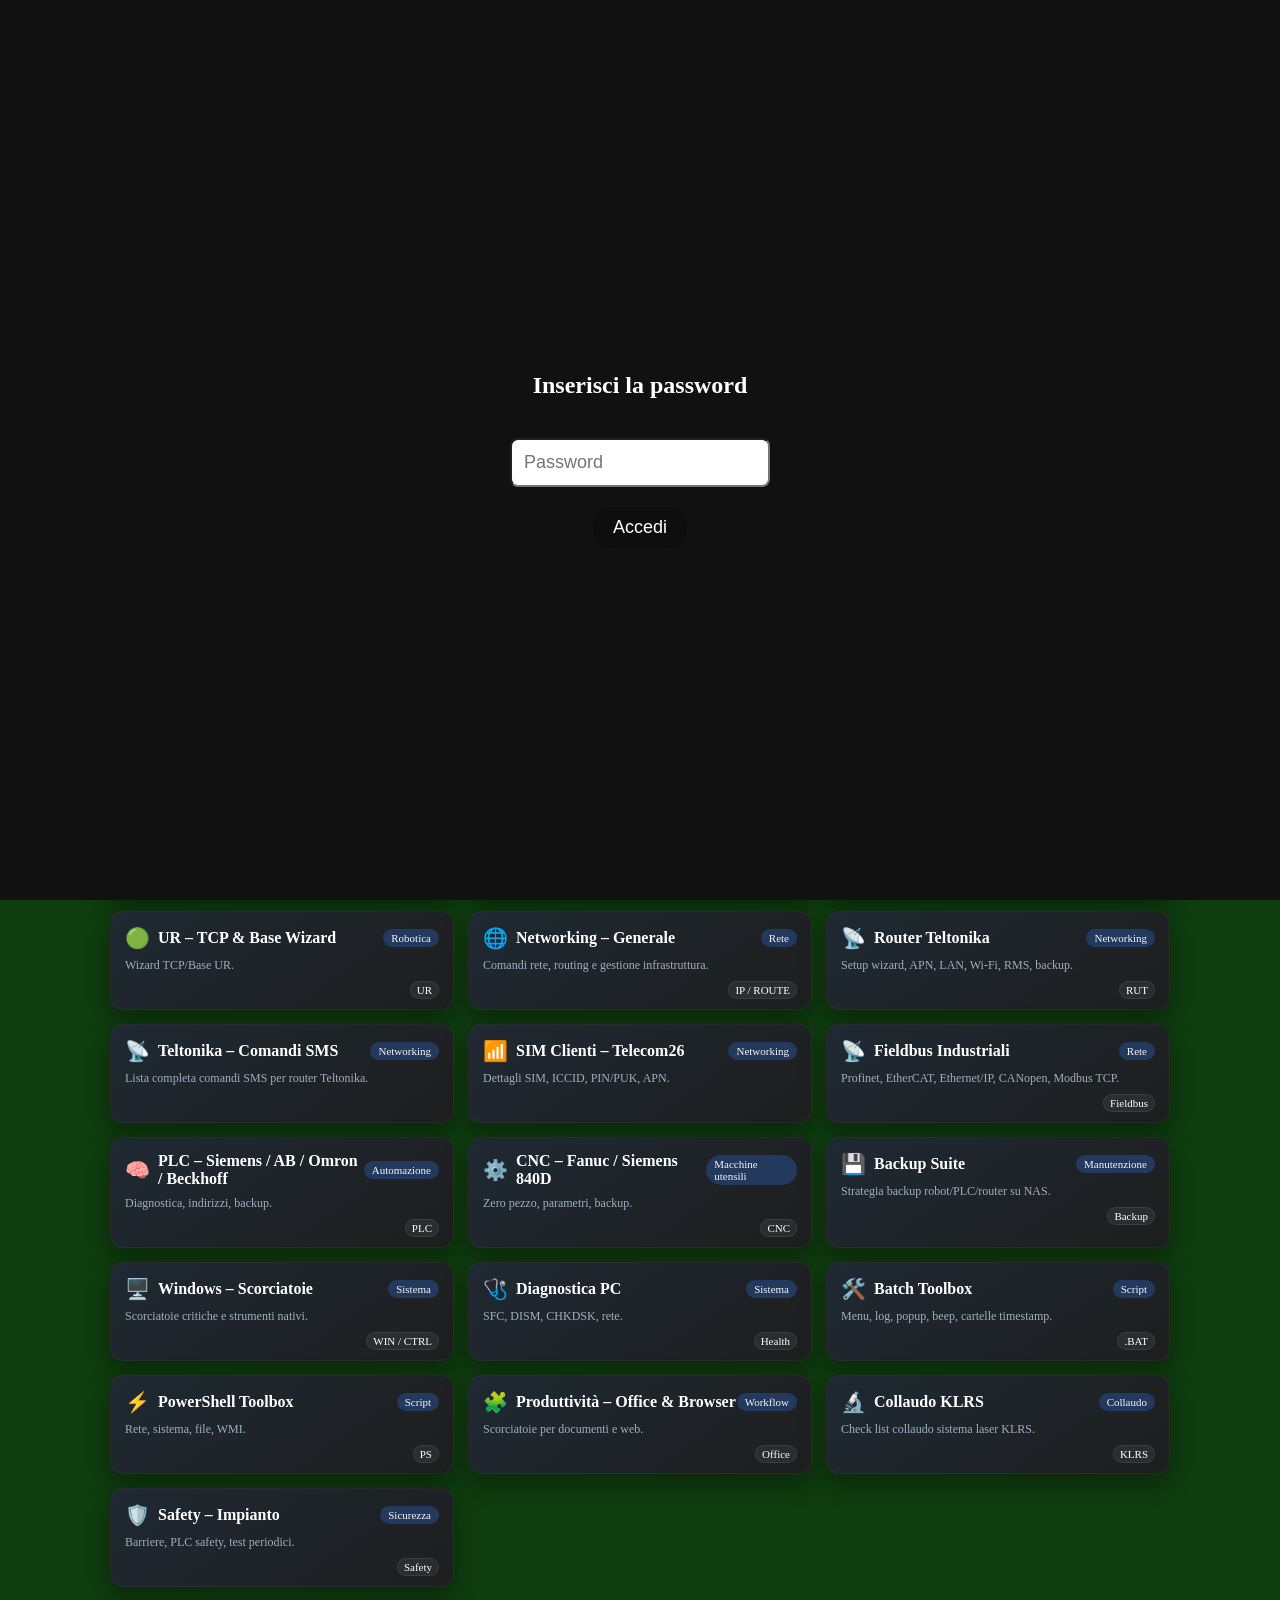
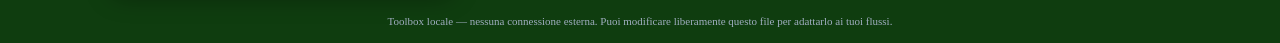
==== commit 8ff27a30: "Aggiunta Gestione sim TELECOM26" ====
--- a/index.html
+++ b/index.html
@@ -3,427 +3,13 @@
 <head>
 <meta charset="UTF-8">
 <title>Toolbox Tecnico di Tommaso</title>
-<meta name="viewport" content="width=device-width, initial-scale=1.0">
+<meta name="viewport" content="width=device-width, initial-scale=1, maximum-scale=1, user-scalable=no">
+
+
+
+<link rel="stylesheet" href="style.css">
+
 <style>
-
-
-.catalog-card img {
-    width: 100%;
-    height: auto;
-    max-height: 220px;
-    object-fit: contain;
-}
-.top-menu {
-    display: flex;
-    flex-wrap: wrap;
-    gap: 8px;
-}
-
-.top-menu button {
-    flex: 1 1 auto;
-    min-width: 120px;
-}
-
-.catalog-card {
-    background: var(--card-bg);
-    border-radius: 12px;
-    padding: 16px;
-    box-shadow: 0 4px 10px rgba(0,0,0,0.25);
-    cursor: pointer;
-    transition: transform 0.2s ease, box-shadow 0.2s ease;
-}
-
-.catalog-card:hover {
-    transform: translateY(-4px);
-    box-shadow: 0 6px 14px rgba(0,0,0,0.35);
-}
-
-.catalog-card img {
-    width: 100%;
-    height: 160px;
-    object-fit: contain;
-    margin-bottom: 12px;
-}
-
-.catalog-card-title {
-    font-size: 1.1rem;
-    font-weight: 600;
-    color: var(--card-text);
-    margin-bottom: 6px;
-}
-
-.catalog-card-specs {
-    font-size: 0.9rem;
-    color: var(--card-text);
-    opacity: 0.85;
-}
-
-/* Scheda dei dettagli più grande */
-#detailPanel {
-    width: 90%;               /* più larga */
-    max-width: 1200px;        /* limite elegante */
-    margin: 20px auto;        /* centrata */
-    padding: 24px;            /* più spazio interno */
-    border-radius: 14px;      /* bordi più morbidi */
-    font-size: 18px;          /* testo più grande */
-}
-
-/* Contenuto interno più leggibile */
-/* Testo normale (PC) */
-#panelContent {
-    font-size: 18px;
-    line-height: 1.6;
-    white-space: pre-wrap;
-}
-
-/* Testo più piccolo su smartphone */
-@media (max-width: 480px) {
-    #panelContent {
-        font-size: 15px;
-        line-height: 1.5;
-    }
-
-    .panel-title {
-        font-size: 22px;
-    }
-
-    .panel-sub {
-        font-size: 16px;
-    }
-}
-
-
-/* Header più grande */
-.panel-header {
-    margin-bottom: 20px;
-}
-
-.panel-title {
-    font-size: 26px;
-    font-weight: bold;
-}
-
-.panel-sub {
-    font-size: 18px;
-    opacity: 0.8;
-}
-
-.text-size-controls {
-    display: flex;
-    gap: 10px;
-    margin-bottom: 12px;
-}
-
-.text-size-controls .btn {
-    padding: 6px 12px;
-    font-size: 18px;
-    font-weight: bold;
-    background: #ddd;
-    border-radius: 6px;
-    cursor: pointer;
-}
-
-.card-size-controls .btn {
-    padding: 6px 12px;
-    font-size: 18px;
-    font-weight: bold;
-    background: #ddd;
-    border-radius: 6px;
-    cursor: pointer;
-}
-
-#downloadArea .btn {
-    color: var(--panel-text);
-}
-
-#panelTitle {
-    color: var(--panel-text);
-}
-
-#panelContent {
-    color: var(--panel-text);
-}
-
-:root {
-    --panel-text: #ffffff; /* testo bianco di default */
-    --card-size: 280px;
-    --card-text: #ffffff;
-}
-
-[data-theme="light"] {
-    --panel-text: #000000; /* testo nero in tema chiaro */
-    --card-text: #000000;
-}
-
-.grid {
-    display: grid;
-    grid-template-columns: repeat(auto-fit, minmax(var(--card-size), 1fr));
-    gap: 20px;
-    width: 100%;
-}
-
-.card {
-    transition: all 0.15s ease;
-}
-
-
-.card-title,
-.card-desc,
-.card-tag,
-.card-footer,
-.card-footer .badge,
-.card-header .icon {
-    color: var(--card-text);
-}
-
-[data-theme="light"] {
-    --card-text: #000000; /* testo nero in tema chiaro */
-}
-
-    :root {
-        --bg: #121212;
-        --bg-alt: #1e1e1e;
-        --card: #1f2933;
-        --accent: #4ea3ff;
-        --accent-soft: #23395d;
-        --text: #f5f5f5;
-        --muted: #a0aec0;
-    }
-    [data-theme="light"] {
-        --bg: #f5f5f5;
-        --bg-alt: #ffffff;
-        --card: #e2e8f0;
-        --accent: #0078d4;
-        --accent-soft: #cbd5e0;
-        --text: #1a202c;
-        --muted: #4a5568;
-    }
-    * { box-sizing: border-box; }
-    
-    body[data-theme="dark"] {
-    background: url("background_dark.jpg") no-repeat center center fixed;
-    background-size: 1000px auto;
-    background-color: #0f3d0f;
-}
-
-/* Animazione shake per password errata */
-.shake {
-    animation: shakeAnim 0.3s;
-    border: 2px solid #ff4444 !important;
-}
-
-@keyframes shakeAnim {
-    0% { transform: translateX(0); }
-    25% { transform: translateX(-5px); }
-    50% { transform: translateX(5px); }
-    75% { transform: translateX(-5px); }
-    100% { transform: translateX(0); }
-}
-
-body {
-    font-size: 16px;
-}
-
-@media (max-width: 480px) {
-    body {
-        font-size: 15px;
-    }
-}
-
-body[data-theme="light"] {
-    background: url("background_light.jpg") no-repeat center center fixed;
-    background-size: 800px auto;
-    background-color: #f7d400;
-}
-    
-    /* Pulsante indietro super visibile */
-#backButton {
-    padding: 16px 28px;          /* grande */
-    font-size: 22px;             /* testo grande */
-    font-weight: bold;           /* più leggibile */
-    background: #ffcc00;         /* giallo acceso */
-    color: #000;                 /* testo nero */
-    border-radius: 12px;         /* bordi arrotondati */
-    border: 3px solid #000;      /* bordo forte */
-    box-shadow: 0 6px 18px rgba(0,0,0,0.35); /* ombra potente */
-    cursor: pointer;
-    display: none;               /* appare solo quando serve */
-    margin-top: 20px;            /* distanziato dalla scheda */
-    transition: transform 0.15s ease, box-shadow 0.15s ease;
-}
-
-#backButton:hover {
-    transform: scale(1.10);      /* effetto zoom */
-    box-shadow: 0 8px 24px rgba(0,0,0,0.45);
-}
-
-    
-    header {
-        background: linear-gradient(90deg, #0078d4, #4ea3ff);
-        padding: 18px 24px;
-        display: flex;
-        align-items: center;
-        justify-content: space-between;
-        box-shadow: 0 4px 12px rgba(0,0,0,0.25);
-    }
-    .title-block { display: flex; flex-direction: column; }
-    .title-block h1 {
-        margin: 0;
-        font-size: 24px;
-        letter-spacing: 0.03em;
-    }
-    .title-block span { font-size: 13px; opacity: 0.9; }
-    .controls { display: flex; gap: 10px; align-items: center; }
-    .btn {
-        border: none;
-        border-radius: 999px;
-        padding: 8px 14px;
-        font-size: 13px;
-        cursor: pointer;
-        display: inline-flex;
-        align-items: center;
-        gap: 6px;
-        background: rgba(0,0,0,0.15);
-        color: #fff;
-        backdrop-filter: blur(4px);
-        transition: 0.2s;
-    }
-    .btn:hover { background: rgba(0,0,0,0.3); }
-    .search-input {
-        border-radius: 999px;
-        border: 1px solid rgba(255,255,255,0.4);
-        padding: 7px 12px;
-        font-size: 13px;
-        outline: none;
-        background: rgba(0,0,0,0.15);
-        color: #fff;
-        width: 200px;
-        transition: 0.2s;
-    }
-    .search-input::placeholder { color: rgba(255,255,255,0.7); }
-    .search-input:focus {
-        background: rgba(0,0,0,0.3);
-        border-color: #fff;
-    }
-    main {
-        flex: 1;
-        padding: 20px;
-        max-width: 1100px;
-        margin: 0 auto;
-        width: 100%;
-    }
-
-
-.container {
-    padding: 12px;
-}
-
-
-    .card {
-        background: linear-gradient(145deg, var(--card), var(--bg-alt));
-        border-radius: 14px;
-        padding: 14px 14px 10px;
-        box-shadow: 0 10px 25px rgba(0,0,0,0.35);
-        border: 1px solid rgba(255,255,255,0.04);
-        position: relative;
-        overflow: hidden;
-        cursor: pointer;
-        transition: transform 0.15s ease, box-shadow 0.15s ease, border-color 0.15s ease;
-    }
-    .card:hover {
-        transform: translateY(-3px);
-        box-shadow: 0 14px 30px rgba(0,0,0,0.45);
-        border-color: rgba(78,163,255,0.5);
-    }
-    .card-header {
-        display: flex;
-        align-items: center;
-        justify-content: space-between;
-        margin-bottom: 8px;
-    }
-    .card-title {
-        font-size: 16px;
-        font-weight: 600;
-        display: flex;
-        align-items: center;
-        gap: 8px;
-    }
-    .card-title span.icon { font-size: 20px; }
-    .card-tag {
-        font-size: 11px;
-        padding: 3px 8px;
-        border-radius: 999px;
-        background: var(--accent-soft);
-        color: var(--text);
-    }
-    .card-desc { font-size: 12px; color: var(--muted); margin-bottom: 8px; }
-    .card-footer {
-        display: flex;
-        justify-content: flex-end;
-        font-size: 11px;
-        color: var(--muted);
-    }
-    .badge {
-        padding: 2px 6px;
-        border-radius: 999px;
-        background: rgba(255,255,255,0.06);
-        border: 1px solid rgba(255,255,255,0.08);
-    }
-    .panel {
-        margin-top: 18px;
-        background: rgba(0,0,0,0.35);
-        border-radius: 14px;
-        padding: 14px;
-        border: 1px solid rgba(255,255,255,0.08);
-        backdrop-filter: blur(6px);
-    }
-    .panel-header {
-        display: flex;
-        justify-content: space-between;
-        align-items: center;
-        margin-bottom: 8px;
-    }
-    .panel-title { font-size: 15px; font-weight: 600; color: var(--accent); }
-    .panel-sub { font-size: 11px; color: var(--muted); }
-    .panel-content {
-        max-height: 280px;
-        overflow-y: auto;
-        padding-right: 4px;
-        font-size: 12px;
-        line-height: 1.5;
-    }
-    .panel-content pre {
-        background: rgba(0,0,0,0.35);
-        border-radius: 10px;
-        padding: 10px;
-        margin: 0;
-        white-space: pre-wrap;
-        word-wrap: break-word;
-    }
-    .pill-row {
-        display: flex;
-        flex-wrap: wrap;
-        gap: 6px;
-        margin-bottom: 8px;
-    }
-    .pill {
-        font-size: 11px;
-        padding: 3px 8px;
-        border-radius: 999px;
-        background: rgba(255,255,255,0.06);
-        border: 1px solid rgba(255,255,255,0.08);
-    }
-    footer {
-        font-size: 11px;
-        text-align: center;
-        padding: 8px;
-        color: var(--muted);
-    }
-    @media (max-width: 640px) {
-        header { flex-direction: column; align-items: flex-start; gap: 10px; }
-        .controls { width: 100%; justify-content: space-between; }
-        .search-input { width: 60%; }
-    }
     
 /* 🔥 Ridimensionamento reale delle card */
 .card {
@@ -437,57 +23,11 @@
 }
 
 </style>
-
-</head>
+</head>+ 
+
 <body data-theme="dark">
   
-<button class="btn" onclick="showArchive()">📸 Archivio Tentativi</button>
-
-<div id="archivePanel" 
-     style="display:none; position:fixed; inset:0; background:#000; color:#fff; overflow:auto; padding:20px; z-index:999999;">
-    
-    <h2>Archivio Tentativi di Accesso</h2>
-
-    <button class="btn" onclick="deleteAllPhotos()" 
-            style="background:#ff4444; margin-bottom:20px;">
-        🗑️ Cancella TUTTE le foto
-    </button>
-
-    <div id="archiveContent"></div>
-
-    <button class="btn" onclick="closeArchive()" style="margin-top:20px;">
-        Chiudi
-    </button>
-</div>
-
-<div id="archivePasswordScreen" style="
-    position: fixed;
-    inset: 0;
-    background: #000;
-    color: #fff;
-    display: none;
-    flex-direction: column;
-    justify-content: center;
-    align-items: center;
-    gap: 20px;
-    z-index: 999999;
-">
-    <h2>Password Archivio</h2>
-
-    <input id="archivePasswordInput" type="password" placeholder="Password archivio"
-        style="padding: 12px; font-size: 18px; border-radius: 8px; width: 260px;">
-
-    <button id="archivePasswordBtn" class="btn" style="padding: 10px 20px; font-size: 18px;">
-        Accedi
-    </button>
-
-    <div id="archivePasswordError" style="color:#ff4444; display:none;">
-        Password errata
-    </div>
-</div>
-
-
-
 
 <header>
     <div class="title-block">
@@ -506,6 +46,7 @@
 
 <main>
 
+<!-- 🔘 FILTRI -->
 <div style="display:flex; gap:16px; align-items:flex-start; flex-wrap:wrap; margin-bottom:12px;">
     <div style="display:flex; gap:6px; flex-wrap:wrap;">
         <button class="btn" data-filter="all">Tutto</button>
@@ -513,24 +54,84 @@
         <button class="btn" data-filter="net">Networking</button>
         <button class="btn" data-filter="plc">PLC / CNC / Backup</button>
         <button class="btn" data-filter="sys">Windows / Script</button>
-        <button class="btn" data-filter="safety">Safety / Collaudo</button>
-    </div>
+        <button class="btn" data-filter="safety">Safety / Collaudo</button>+ 
+        + <button class="btn" id="manualiBtn">Manuali</button>
+		</div>
+
 
     <!-- 🔥 PULSANTE INDIETRO NELLA SCHERMATA PRINCIPALE -->
     <button id="backButton" class="btn" style="display:none; margin-top:10px;">
         ⬅️ Indietro
     </button>
 
-<!-- 🔠 CONTROLLI DIMENSIONE CARD (punto esatto) -->
-<div class="card-size-controls" style="margin-bottom:12px; display:flex; gap:10px;">
-    <button id="cardMinus" class="btn">−</button>
-    <button id="cardPlus" class="btn">+</button>
-</div>
-
-</div>
-<div class="grid" id="cardGrid">
-
-
+		<!-- 🔠 CONTROLLI DIMENSIONE CARD (punto esatto) -->
+		<div class="card-size-controls" style="margin-bottom:12px; display:flex; gap:10px;">
+		    <button id="cardMinus" class="btn">−</button>
+		    <button id="cardPlus" class="btn">+</button>
+		</div>
+
+</div>+ + 
+
+
+
+
+<!-- ?? GRIGLIA CARD -->
+<div class="grid" id="cardGrid">+ 
+
+    <div class="card" data-id="manuali_fanuc" data-group="manuali" data-label="manuali fanuc pdf robot">
+		    <div class="card-header">
+		        <div class="card-title"><span class="icon">📘</span><span>Manuali FANUC</span></div>
+		        <div class="card-tag">Manuali</div>
+		    </div>
+		    <div class="card-desc">Documentazione tecnica FANUC.</div>
+		</div>
+		
+		<div class="card" data-id="manuali_kuka" data-group="manuali" data-label="manuali kuka pdf robot">
+		    <div class="card-header">
+		        <div class="card-title"><span class="icon">📘</span><span>Manuali KUKA</span></div>
+		        <div class="card-tag">Manuali</div>
+		    </div>
+		    <div class="card-desc">Documentazione tecnica KUKA.</div>
+		</div>
+		
+		<div class="card" data-id="manuali_abb" data-group="manuali" data-label="manuali abb pdf robot">
+		    <div class="card-header">
+		        <div class="card-title"><span class="icon">📘</span><span>Manuali ABB</span></div>
+		        <div class="card-tag">Manuali</div>
+		    </div>
+		    <div class="card-desc">Documentazione tecnica ABB.</div>
+		</div>
+		
+		<div class="card" data-id="manuali_yaskawa" data-group="manuali" data-label="manuali yaskawa pdf robot">
+		    <div class="card-header">
+		        <div class="card-title"><span class="icon">📘</span><span>Manuali Yaskawa</span></div>
+		        <div class="card-tag">Manuali</div>
+		    </div>
+		    <div class="card-desc">Documentazione tecnica Yaskawa.</div>
+		</div>
+		
+		<div class="card" data-id="manuali_comau" data-group="manuali" data-label="manuali comau pdf robot">
+		    <div class="card-header">
+		        <div class="card-title"><span class="icon">📘</span><span>Manuali Comau</span></div>
+		        <div class="card-tag">Manuali</div>
+		    </div>
+		    <div class="card-desc">Documentazione tecnica Comau.</div>
+		</div>
+		
+		<div class="card" data-id="manuali_ur" data-group="manuali" data-label="manuali ur pdf robot">
+		    <div class="card-header">
+		        <div class="card-title"><span class="icon">📘</span><span>Manuali UR</span></div>
+		        <div class="card-tag">Manuali</div>
+		    </div>
+		    <div class="card-desc">Documentazione tecnica Universal Robots.</div>
+		</div>
+
+
 
     <!-- ROBOTICA -->
 
@@ -719,7 +320,7 @@
     <div class="card-desc">Wizard TCP/Base UR.</div>
     <div class="card-footer"><span class="badge">UR</span></div>
 </div>
-
+
 
 
     <!-- NETWORKING -->
@@ -739,6 +340,23 @@
     </div>
     <div class="card-desc">Setup wizard, APN, LAN, Wi‑Fi, RMS, backup.</div>
     <div class="card-footer"><span class="badge">RUT</span></div>
+</div>
+
+<div class="card" data-id="telto_sms" data-group="net" data-label="teltonika sms commands router rut trb">
+    <div class="card-header">
+        <div class="card-title"><span class="icon">📡</span><span>Teltonika – Comandi SMS</span></div>
+        <div class="card-tag">Networking</div>
+    </div>
+    <div class="card-desc">Lista completa comandi SMS per router Teltonika.</div>
+</div>
+
+
+<div class="card" data-id="telto_sim" data-group="net" data-label="telecom26 sim clienti iccid pin puk apn globalnet">
+    <div class="card-header">
+        <div class="card-title"><span class="icon">📶</span><span>SIM Clienti – Telecom26</span></div>
+        <div class="card-tag">Networking</div>
+    </div>
+    <div class="card-desc">Dettagli SIM, ICCID, PIN/PUK, APN.</div>
 </div>
 
 <div class="card" data-id="fieldbus" data-group="net" data-label="profinet ethercat ethernetip canopen modbus tcp">
@@ -912,8 +530,9 @@
 		 </div>
 	
         
-    <div class="panel-content">
-    <pre id="panelContent"></pre>
+  <div class="panel-content">
+    <div id="panelContent"></div>
+
 
     <button id="backButton" class="btn" style="margin-top:12px; display:none;">
         ⬅️ Indietro
@@ -924,7 +543,45 @@
     	<a href="TOOL_PREPARE.src" download class="btn">📥 Scarica TOOL_PREPARE.src</a>
     	<a href="TOOL_PREPARE.dat" download class="btn">📥 Scarica TOOL_PREPARE.dat</a>
     	<a href="TOOL_PREPARE.zip" download class="btn">🗜️ Scarica ZIP (src + dat)</a>
-	</div>
+		</div>+ 
+		
+		
+		<div id="manualRobotDownloadArea" style="margin-top:12px; display:none;">
+		
+		    <!-- FANUC -->
+		    <h3>FANUC</h3>
+		    <a href="manuali/FANUC/M10iD12_Maintenance.pdf" download class="btn">📥 M‑10iD/12 – Maintenance</a>
+		    <a href="manuali/FANUC/M20iD25_HandlingTool.pdf" download class="btn">📥 M‑20iD/25 – HandlingTool</a>
+		    <a href="manuali/FANUC/R2000iC_Safety.pdf" download class="btn">📥 R‑2000iC – Safety</a>
+		
+		    <!-- KUKA -->
+		    <h3>KUKA</h3>
+		    <a href="manuali/KUKA/KR10R1420_Safety.pdf" download class="btn">📥 KR10 R1420 – Safety</a>
+		    <a href="manuali/KUKA/KR60_KRC4_System.pdf" download class="btn">📥 KR60 – KRC4 System Integrator</a>
+		    <a href="manuali/KUKA/KR120_SafeOperation.pdf" download class="btn">📥 KR120 – SafeOperation</a>
+		
+		    <!-- ABB -->
+		    <h3>ABB</h3>
+		    <a href="manuali/ABB/IRB1200_Product.pdf" download class="btn">📥 IRB1200 – Product Manual</a>
+		    <a href="manuali/ABB/IRB6700_SafeMove.pdf" download class="btn">📥 IRB6700 – SafeMove</a>
+		
+		    <!-- YASKAWA -->
+		    <h3>Yaskawa</h3>
+		    <a href="manuali/YASKAWA/GP7_Maintenance.pdf" download class="btn">📥 GP7 – Maintenance</a>
+		    <a href="manuali/YASKAWA/GP25_DX200.pdf" download class="btn">📥 GP25 – DX200 Controller</a>
+		
+		    <!-- COMAU -->
+		    <h3>Comau</h3>
+		    <a href="manuali/COMAU/Racer5_Product.pdf" download class="btn">📥 Racer 5 – Product Manual</a>
+		    <a href="manuali/COMAU/NJ110_Safety.pdf" download class="btn">📥 Smart NJ110 – Safety</a>
+		
+		    <!-- UR -->
+		    <h3>Universal Robots</h3>
+		    <a href="manuali/UR/UR5_User.pdf" download class="btn">📥 UR5 – User Manual</a>
+		    <a href="manuali/UR/UR10_Safety.pdf" download class="btn">📥 UR10 – Safety / Installation</a>
+		
+		</div>
 
 </div>
 
@@ -936,2207 +593,14 @@
 <footer>
     Toolbox locale — nessuna connessione esterna. Puoi modificare liberamente questo file per adattarlo ai tuoi flussi.
 </footer>
-
-
-<script>
-const GITHUB_TOKEN = "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";
-const GITHUB_USER = "xcbxvb";
-const GITHUB_REPO = "toolbox";
-</script>
-
-
-<script>
-
-// ELEMENTI PRINCIPALI
-const cardGrid = document.getElementById("cardGrid");
-const detailPanel = document.getElementById("detailPanel");
-const panelTitle = document.getElementById("panelTitle");
-const panelSub = document.getElementById("panelSub");
-const panelTag = document.getElementById("panelTag");
-const panelContent = document.getElementById("panelContent");
-const searchInput = document.getElementById("search");
-const themeToggle = document.getElementById("themeToggle");
-
-const robotBrandMenu = document.getElementById("robotBrandMenu");
-const robotModelMenu = document.getElementById("robotModelMenu");
-const robotCatalog = document.getElementById("robotCatalog");
-
-let previousVisibleCards = [];
-let previousRobotMenus = {};
-let currentBrand = null;
-
-// FUNZIONE: NASCONDE TUTTO IL MONDO ROBOTICO
-function hideRobotSection() {
-    robotBrandMenu.style.display = "none";
-    robotModelMenu.style.display = "none";
-    robotCatalog.style.display = "none";
-    detailPanel.style.display = "none";
-}
-
-// CLICK SU CARD
-cardGrid.addEventListener("click", e => {
-    const card = e.target.closest(".card");
-    if (!card) return;
-
-    const id = card.dataset.id;
-    const item = data[id];
-
-    // 🔹 Memorizza quali card erano visibili
-    previousVisibleCards = [];
-    document.querySelectorAll(".card").forEach(c => {
-        if (c.style.display !== "none") previousVisibleCards.push(c);
-        c.style.display = "none";   // nasconde tutto
-    });
-
-    // 🔹 Memorizza stato dei menu robot
-    previousRobotMenus = {
-        brand: robotBrandMenu.style.display,
-        model: robotModelMenu.style.display,
-        catalog: robotCatalog.style.display
-    };
-
-    // 🔹 Nasconde menu robot
-    robotBrandMenu.style.display = "none";
-    robotModelMenu.style.display = "none";
-    robotCatalog.style.display = "none";
-
-    // 🔹 Mostra pannello dettagli
-    panelTitle.textContent = item.title;
-    panelContent.textContent = item.content;
-    detailPanel.style.display = "block";
-
-    // 🔹 Mostra pulsante Indietro
-    document.getElementById("backButton").style.display = "block";
-
-    // 🔹 Gestione download KUKA
-    const downloadArea = document.getElementById("downloadArea");
-    downloadArea.style.display = (id === "kuka_download") ? "flex" : "none";
-});
-
-
-// RICERCA
-searchInput.addEventListener("input", () => {
-    const term = searchInput.value.toLowerCase();
-    cardGrid.querySelectorAll(".card").forEach(card => {
-        const label = (card.dataset.label || "").toLowerCase();
-        const match = !term || label.includes(term);
-        card.style.opacity = match ? "1" : "0.25";
-        card.style.pointerEvents = match ? "auto" : "none";
-    });
-});
-
-// TEMA
-themeToggle.addEventListener("click", () => {
-    const body = document.body;
-    const next = body.getAttribute("data-theme") === "dark" ? "light" : "dark";
-    body.setAttribute("data-theme", next);
-});
-
-// FILTRO "TUTTO"
-document.querySelector("button[data-filter='all']").addEventListener("click", () => {
-    document.querySelectorAll(".card").forEach(card => card.style.display = "block");
-    hideRobotSection();
-});
-
-// FILTRO CATEGORIE PRINCIPALI
-document.querySelectorAll("button[data-filter]").forEach(btn => {
-    btn.addEventListener("click", () => {
-
-        const filter = btn.dataset.filter;
-
-        document.querySelectorAll(".card").forEach(card => {
-            const group = card.dataset.group;
-            card.style.display = (filter === "all" || group === filter) ? "block" : "none";
-        });
-
-        if (filter === "robot") {
-            robotBrandMenu.style.display = "flex";
-            robotModelMenu.style.display = "none";
-            robotCatalog.style.display = "none";
-        } else {
-            hideRobotSection();
-        }
-
-        detailPanel.style.display = "none";
-    });
-});
-
-// DATABASE MODELLI ROBOT
-const robotCatalogData = {
-    fanuc: [
-        { model: "M-10iD/12", payload: "12 kg", reach: "1441 mm", img: "fanuc_m10id12.png" },
-        { model: "M-20iD/25", payload: "25 kg", reach: "1831 mm", img: "fanuc_m20id25.png" },
-        { model: "R-2000iC/210F", payload: "210 kg", reach: "2650 mm", img: "fanuc_r2000ic210f.png" }
-    ],
-    kuka: [
-        { model: "KR10 R1420", payload: "10 kg", reach: "1420 mm", img: "kuka_kr10R1420.png" },
-        { model: "KR10 R1440-2", payload: "10 kg", reach: "1440 mm", img: "kuka_kr10R1440-2.png" },
-        { model: "KR60", payload: "60 kg", reach: "2033 mm", img: "kuka_kr60.png" }
-    ],
-    abb: [
-        { model: "IRB1200", payload: "7 kg", reach: "900 mm", img: "abb_irb1200.png" },
-        { model: "IRB6700", payload: "150 kg", reach: "3200 mm", img: "abb_irb6700.png" }
-    ]
-};
-
-
-
-
-
-// LISTA MODELLI
-const robotModels = {
-    fanuc: ["M-10iD/12","M-20iD/25","R-2000iC/210F","R-1000iA/80F","CRX-10iA","CR-35iA"],
-    kuka: ["KR10 R1420","KR10 R1440-2","KR16","KR60","KR120","KR240","KR360"],
-    abb: ["IRB1200","IRB1600","IRB2600","IRB6700"],
-    yaskawa: ["GP7","GP12","GP25","GP50"],
-    comau: ["Racer 5","Racer 7","Smart5 NJ110","Smart5 NJ220"],
-    ur: ["UR3","UR5","UR10","UR20"]
-};
-
-// CLICK SU MARCA ROBOT
-document.querySelectorAll("button[data-brand]").forEach(btn => {
-    btn.addEventListener("click", () => {
-
-        const brand = btn.dataset.brand;
-        currentBrand = brand;   // 🔹 memorizza il brand selezionato
-
-        document.querySelectorAll(".card").forEach(card => {
-            card.style.display = (card.dataset.category === brand) ? "block" : "none";
-        });
-
-        robotModelMenu.innerHTML = "";
-        robotModels[brand].forEach(model => {
-            const b = document.createElement("button");
-            b.className = "btn";
-            b.textContent = model;
-            b.dataset.model = model;
-            robotModelMenu.appendChild(b);
-        });
-
-        robotModelMenu.style.display = "flex";
-        robotCatalog.style.display = "none";
-        detailPanel.style.display = "none";
-    });
-});
-
-// CLICK SU MODELLO ROBOT
-robotModelMenu.addEventListener("click", e => {
-    const btn = e.target.closest("button[data-model]");
-    if (!btn) return;
-
-    const model = btn.dataset.model;
-
-    // 🔹 mostra SOLO le card del brand corrente
-    document.querySelectorAll(".card").forEach(card => {
-        const category = card.dataset.category;
-        card.style.display = (category === currentBrand) ? "block" : "none";
-    });
-
-    panelTitle.textContent = "Modello: " + model;
-    panelContent.textContent =
-        "Informazioni tecniche disponibili:\n\n" +
-        "• TCP & Frame\n" +
-        "• Quick Mastering\n" +
-        "• Segnali di sistema\n" +
-        "• Safety (DCS)\n" +
-        "• Ethernet/IP Safety\n" +
-        "• ProfiNet\n" +
-        "• UOP\n" +
-        "• PMC\n" +
-        "• Vision\n" +
-        "• Programmi scaricabili\n" +
-        "• Manuali\n\n" +
-        "Seleziona una card per aprire la sezione.";
-
-    detailPanel.style.display = "block";
-});
-
-
-const data = {
-
-    fanuc_cpc: {
-    title: "FANUC – DCS Cartesian Position Check (CPC)",
-    sub: "Monitoraggio posizione tool e zone di sicurezza.",
-    tag: "FANUC",
-    content: `
-CPC – FUNZIONE
-────────────────────────
-Il CPC controlla che il TCP del robot rimanga:
-• Dentro una zona consentita
-• Fuori da una zona proibita
-• Con tool specifico
-• Con orientamento controllato
-
-Usato per:
-• Protezione operatori
-• Protezione attrezzature
-• Limitazione area di lavoro
-
-────────────────────────
-CONFIGURAZIONE CPC
-────────────────────────
-MENU → SYSTEM → DCS → Cartesian Position Check
-
-Parametri:
-• Tool number
-• Base frame
-• Tipo zona:
-  – Inside
-  – Outside
-• Forma:
-  – Box
-  – Sphere
-  – Cylinder
-• Limiti XYZ
-• Orientamento ABC (opzionale)
-
-────────────────────────
-USCITE SICURE
-────────────────────────
-CPC può scrivere:
-• CSO (uscite sicure)
-• UO standard (se configurato)
-
-Esempio:
-• CPC1 → CSO2 (uscita sicura verso PLC)
-
-────────────────────────
-NOTE
-────────────────────────
-• Ogni modifica richiede APPLY + riavvio
-• Zone multiple possono essere combinate
-`
-},
-    anuc_speedcheck: {
-    title: "FANUC – DCS Speed/Zone Check",
-    sub: "Limitazione velocità e controllo zone di sicurezza.",
-    tag: "FANUC",
-    content: `
-SPEED CHECK
-────────────────────────
-Limita la velocità massima del robot in:
-• Zone specifiche
-• Condizioni specifiche
-• Con tool specifico
-
-Parametri:
-• Max speed (mm/s)
-• Tool
-• Base
-• Zona geometrica
-
-────────────────────────
-ZONE CHECK
-────────────────────────
-Controlla che il robot:
-• Non entri in zone proibite
-• Resti dentro zone consentite
-
-Forme disponibili:
-• Box
-• Sphere
-• Cylinder
-
-────────────────────────
-USCITE SICURE
-────────────────────────
-Esempi:
-• SpeedCheck1 → CSO3
-• ZoneCheck1 → CSO4
-
-────────────────────────
-NOTE
-────────────────────────
-• APPLY + riavvio obbligatorio
-• Zone e speed check possono essere combinati
-`
-},
-    fanuc_profinet: {
-    title: "FANUC – ProfiNet (Slave)",
-    sub: "Configurazione FANUC come dispositivo Profinet.",
-    tag: "FANUC",
-    content: `
-REQUISITI
-────────────────────────
-• Opzione Profinet attiva
-• File GSDML FANUC
-• PLC Siemens (TIA Portal)
-
-────────────────────────
-CONFIGURAZIONE ROBOT
-────────────────────────
-MENU → I/O → Profinet
-• Impostare IP
-• Impostare nome dispositivo
-• Abilitare Profinet Device
-
-────────────────────────
-CONFIGURAZIONE PLC
-────────────────────────
-TIA Portal:
-• Aggiungere dispositivo Profinet
-• Importare GSDML FANUC
-• Assegnare IP e nome
-• Configurare I/O:
-  – Input robot → Output PLC
-  – Output robot → Input PLC
-
-────────────────────────
-DIAGNOSTICA
-────────────────────────
-Robot:
-• Profinet Status → RUN
-PLC:
-• Device reachable
-• No diagnostics
-
-────────────────────────
-NOTE
-────────────────────────
-• Profinet NON è safety (solo standard)
-• Per safety usare CIP Safety (Ethernet/IP)
-`
-},
-    fanuc_uop: {
-    title: "FANUC – UOP Signals",
-    sub: "Segnali di controllo remoto del robot.",
-    tag: "FANUC",
-    content: `
-UOP – FUNZIONE
-────────────────────────
-Permette controllo remoto del robot:
-• Avvio
-• Stop
-• Reset
-• Hold
-• Fault
-• Stato programma
-
-────────────────────────
-SEGNALI PRINCIPALI
-────────────────────────
-IMSTP – Arresto immediato  
-HOLD – Pausa  
-SFSPD – Velocità sicura  
-START – Avvio programma  
-RESET – Reset allarmi  
-ENBL – Abilitazione movimento  
-RSR1–RSR8 – Avvio programmi automatici  
-CMDENBL – Comandi abilitati  
-SYSRDY – Sistema pronto  
-PROGRUN – Programma in esecuzione  
-PAUSED – Programma in pausa  
-FAULT – Allarme presente  
-
-────────────────────────
-NOTE
-────────────────────────
-• UOP è la base per automazione con PLC
-• RSR1 è usato nel tuo impianto per avviare il CELL
-`
-},
-    fanuc_pmc: {
-    title: "FANUC – PMC (Ladder interno)",
-    sub: "PLC interno FANUC per logiche personalizzate.",
-    tag: "FANUC",
-    content: `
-PMC – FUNZIONE
-────────────────────────
-Il PMC è un PLC interno FANUC:
-• Logiche personalizzate
-• Interfaccia con I/O
-• Sequenze
-• Interblocchi
-
-────────────────────────
-ACCESSO
-────────────────────────
-MENU → 0 NEXT → 6 SYSTEM → PMC
-
-Funzioni:
-• Monitor ladder
-• Forzare bit
-• Diagnostica
-• Timer / Counter
-
-────────────────────────
-USO TIPICO
-────────────────────────
-• Interblocchi sicurezza
-• Sequenze di processo
-• Logiche di handshake con PLC
-• Gestione segnali digitali
-
-────────────────────────
-NOTE
-────────────────────────
-• Modifiche PMC richiedono password integratore
-• PMC può leggere UOP e I/O standard
-`
-},
-    fanuc_quickmaster: {
-    title: "FANUC – Quick Mastering",
-    sub: "Procedura tecnica per riallineare gli zero dei giunti.",
-    tag: "FANUC",
-    content: `
-PANORAMICA
-────────────────────────
-Quick Mastering permette di riallineare gli zero dei giunti quando:
-• Le tacche meccaniche 0° sono allineate
-• Il riferimento quick master è stato registrato
-• Gli assi sono entro ±1 giro motore dal riferimento
-• Il robot è in T1 e TP ON
-
-────────────────────────
-ABILITARE IL MASTERING
-────────────────────────
-MENU → 0 NEXT → 6 SYSTEM → Variables
-• Cercare: $MASTER_ENB
-• Impostare a TRUE
-
-────────────────────────
-PREPARAZIONE
-────────────────────────
-• Jog ogni asse fino ad allineare le tacche 0°
-• Eliminare eventuali servo fault
-
-────────────────────────
-RESET VALORI DI RIFERIMENTO
-────────────────────────
-SYSTEM → Variables → $DMR_GRP → DETAIL
-• $REF_POS → impostare linee 1–9 a 0
-
-SYSTEM → Variables → $MASTER_COUN → DETAIL
-• Annotare valori asse 1–6
-
-SYSTEM → Variables → $REF_COUNT → DETAIL
-• Copiare i valori annotati
-
-Impostare:
-• $MASTER_DONE → TRUE
-• $REF_DONE → TRUE
-
-────────────────────────
-ESEGUIRE QUICK MASTER
-────────────────────────
-MENU → 0 NEXT → 6 SYSTEM → Master/Cal
-• QUICK MASTER → ENTER → YES
-• CALIBRATE → ENTER → YES
-• DONE
-
-────────────────────────
-SE DCS È ATTIVO
-────────────────────────
-SYSTEM → DCS → Mastering Parameters
-• APPLY
-• Inserire codice mastering
-• Cycle Power
-
-────────────────────────
-VERIFICA
-────────────────────────
-SELECT → Program ZERO
-SHIFT+COORD → TOOL=1 → USER=0
-SHIFT+FWD → portare robot in ZERO
-
-Verificare:
-• Tacche 0° allineate
-• POSN → JOINT → tutti gli assi = 0°
-`
-},
-    fanuc_signals: {
-    title: "FANUC – Segnali di Sistema (UI/UO)",
-    sub: "Segnali di controllo FANUC per avvio, stop, sicurezza e stato.",
-    tag: "FANUC",
-    content: `
-SEGNALI DI INGRESSO (UI)
-────────────────────────
-UI[1] *IMSTP – Arresto immediato  
-• Deve essere ON  
-• OFF → servo power OFF + stop immediato
-
-UI[2] *HOLD – Pausa programma  
-• Deve essere ON  
-• OFF → pausa con decelerazione
-
-UI[3] *SFSPD – Velocità di sicurezza  
-• Deve essere ON  
-• OFF → pausa + override velocità sicura
-
-UI[4] CSTOPI – Stop ciclo  
-• Termina programma (configurabile)
-
-UI[5] RESET – Reset allarmi  
-• Ripristina servo power
-
-UI[8] ENBL – Abilitazione movimento  
-• Deve essere ON
-
-UI[9–16] RSR1–RSR8 – Avvio automatico programmi RSR  
-• Nel tuo impianto: RSR1 avvia il CELL
-
-UI[6] START – Avvio esterno  
-• Continua o avvia programma (configurabile)
-
-────────────────────────
-SEGNALI DI USCITA (UO)
-────────────────────────
-UO[1] CMDENBL – Comandi abilitati  
-UO[2] SYSRDY – Sistema pronto  
-UO[3] PROGRUN – Programma in esecuzione  
-UO[4] PAUSED – Programma in pausa  
-UO[5] HELD – Stato HOLD  
-UO[6] FAULT – Allarme presente  
-UO[7] ATPERCH – Posizione di riferimento raggiunta  
-UO[8] TPENBL – Teach pendant ON  
-UO[9] BATALM – Batteria encoder bassa  
-UO[10] BUSY – Robot occupato  
-UO[11–18] ACK1–ACK8 – Eco segnali RSR
-
-────────────────────────
-NOTE
-────────────────────────
-• IMSTP, HOLD, SFSPD devono essere ponticellati se non usati
-• RSR è usato per avvio automatico da PLC
-`
-},
-    fanuc_cipsafety: {
-    title: "FANUC – Ethernet/IP Safety (Slave)",
-    sub: "Configurazione CIP Safety, DCS e mapping I/O sicuri.",
-    tag: "FANUC",
-    content: `
-CONFIGURAZIONE IP
-────────────────────────
-MENU → 6 SETUP → HOST COMM → TCP/IP
-• Impostare IP porta CD38B (consigliata)
-• Subnet mask
-• Router (se necessario)
-
-────────────────────────
-DCS – CIP SAFETY
-────────────────────────
-MENU → 0 NEXT → 6 SYSTEM → DCS → CIP Safety
-
-Parametri:
-• Enable/Bypass → ENABLE
-• Input size (byte) → es. 2 / 4
-• Output size (byte) → es. 2 / 4
-• Signature Date/Time → ACTUAL
-
-Dopo modifiche:
-• APPLY
-• Inserire codice mastering DCS
-• Cycle Power
-
-────────────────────────
-DIAGNOSTICA SAFETY
-────────────────────────
-MENU → I/O → Ethernet/IP → F3 Safety
-
-Verificare:
-• Safety I/F Status → RUNNING
-• CIP Safety Operation → ENABLE
-• Input/Output Size coerenti con PLC
-• SNN (Safety Network Number)
-• TX/RX Count incrementano
-
-────────────────────────
-MAPPING I/O SICURI (DCS Safe I/O Connect)
-────────────────────────
-CSI = ingressi sicuri (PLC → robot)  
-CSO = uscite sicure (robot → PLC)
-
-Esempi:
-• CSI1 → SSO2 (Fence)
-• CSI2 → SSO3 (Emergency)
-• SSI5 → CSO1 (Deadman)
-• CPC1 → CSO2 (Cartesian Position Check)
-
-Ogni modifica richiede:
-• APPLY
-• Riavvio controllore
-
-────────────────────────
-MANUALI DI RIFERIMENTO
-────────────────────────
-• R-30iB Plus EIP Operator Manual  
-• R-30iB Plus DCS Manual  
-• File EDS: fanucrobot_eip_safety_v900.eds
-`
-},
-    kuka_download: {
-    title: "KUKA – Download TOOL_PREPARE",
-    sub: "File originali del programma TOOL_PREPARE (src + dat).",
-    tag: "KUKA",
-    content: `
-DOWNLOAD FILE TOOL_PREPARE
-──────────────────────────
-
-Qui puoi scaricare i file originali del programma TOOL_PREPARE
-utilizzato per la procedura di allineamento laser e calcolo del tool.
-
-Assicurati di posizionare i file nella stessa cartella del file TOOLBOX_TECNICO.html.
-
-──────────────────────────
-FILE DISPONIBILI
-──────────────────────────
-
-📄 TOOL_PREPARE.src  
-→ Programma KRL principale
-
-📄 TOOL_PREPARE.dat  
-→ File dati associato
-
-──────────────────────────
-PULSANTI DI DOWNLOAD
-──────────────────────────
-`,
-},
-    plc: {
-    title: "PLC – Siemens / Allen-Bradley / Omron / Beckhoff",
-    sub: "Indirizzi, diagnostica, backup e messa in servizio PLC.",
-    tag: "PLC",
-    content: `
-SIEMENS (TIA Portal)
-────────────────────
-• IP PLC: verificare in Device & Networks.
-• Online & Diagnostics → Stato, errori, buffer diagnostico.
-• Backup:
-  – Upload progetto dal PLC.
-  – Esportare progetto su NAS.
-
-ALLEN-BRADLEY (RSLogix / Studio 5000)
-──────────────────────────────────────
-• RSLinx → Configurazione driver Ethernet/IP.
-• Who Active → Selezione PLC.
-• Upload progetto → salvataggio su NAS.
-
-OMRON
-─────
-• CX-Programmer / Sysmac Studio.
-• Connessione IP / FINS.
-• Upload programma e parametri.
-
-BECKHOFF (TwinCAT)
-──────────────────
-• Scansione rete → rilevamento IPC/PLC.
-• Backup:
-  – Esportare progetto.
-  – Salvare configurazione I/O e route.`
-},
-    fieldbus: {
-    title: "Networking Industriale (Fieldbus)",
-    sub: "Profinet, EtherCAT, Ethernet/IP, CANopen, Modbus TCP.",
-    tag: "Fieldbus",
-    content: `
-PROFINET
-────────
-• Indirizzi IP + nome dispositivo.
-• Diagnostica:
-  – TIA Portal → Online & Diagnostics.
-  – Errori di IO-Device, lost connection.
-
-EtherCAT
-────────
-• Topologia a linea/anello.
-• Diagnostica:
-  – Master log.
-  – Stato slave, errori di sync.
-
-Ethernet/IP
-───────────
-• IP statici.
-• Scanner ↔ Adapter.
-• Diagnostica:
-  – RSLogix → I/O status.
-
-CANopen
-───────
-• Node ID.
-• Baud rate.
-• Diagnostica:
-  – Error frame, bus off.
-
-Modbus TCP
-──────────
-• IP server.
-• Porta 502.
-• Mapping registri (holding/input).`
-},
-    safety: {
-    title: "Safety – Barriere, Laser, PLC Sicurezza",
-    sub: "Principi di validazione safety e test dispositivi.",
-    tag: "Safety",
-    content: `
-BARREIRE FOTOELETTRICHE
-───────────────────────
-• Verifica:
-  – Allineamento.
-  – Tempo di risposta.
-  – Muting (se presente).
-
-LASER SAFETY
-────────────
-• Classe laser.
-• Occhiali certificati.
-• Zone di rischio.
-
-PLC DI SICUREZZA (Pilz, Sick, ABB Jokab)
-────────────────────────────────────────
-• Verifica ingressi:
-  – E-stop.
-  – Interlock porte.
-  – Barriere.
-• Verifica uscite:
-  – Contattori.
-  – Safe torque off.
-
-TEST PERIODICI
-──────────────
-• Simulare E-stop.
-• Simulare apertura porta.
-• Verificare arresto sicuro.`
-},
-    cnc: {
-    title: "CNC – Fanuc / Siemens 840D",
-    sub: "Parametri, zero pezzo, backup e diagnostica.",
-    tag: "CNC",
-    content: `
-FANUC CNC
-─────────
-• Zero pezzo:
-  – G54…G59.
-• Backup:
-  – Parametri.
-  – Programmi.
-  – Offsets.
-
-SIEMENS 840D
-────────────
-• Zero pezzo:
-  – Workpiece coordinate.
-• Backup:
-  – Archive.
-  – NC/PLC.
-• Diagnostica:
-  – Alarms.
-  – Trace.`
-},
-    backup_suite: {
-    title: "Backup Suite – Robot / PLC / Router",
-    sub: "Strategia di backup centralizzata su NAS.",
-    tag: "Backup",
-    content: `
-ROBOT
-─────
-• FANUC:
-  – All of Above.
-• KUKA:
-  – Archive.
-• ABB:
-  – Backup File System.
-
-PLC
-───
-• Siemens:
-  – Upload progetto.
-• AB:
-  – Upload.
-• Beckhoff:
-  – Esportare progetto.
-
-ROUTER TELTONIKA
-────────────────
-• System → Backup → Download.
-• Salvare su NAS.
-
-STRUTTURA NAS
-─────────────
-• /Backup/Robot/<Brand>/<Impianto>/<Data>
-• /Backup/PLC/<Brand>/<Impianto>/<Data>
-• /Backup/Router/<Impianto>/<Data>`
-},
-    klrs_test: {
-    title: "Collaudo Impianto Laser KLRS",
-    sub: "Check list di collaudo per sistema laser KLRS.",
-    tag: "KLRS",
-    content: `
-CHECK LIST
-──────────
-• Verifica prima calibrazione robot.
-• Verifica Tool_1 Laser:
-  – Lunghezza focale.
-  – Orientamento.
-• Verifica basi:
-  – Base1 segmenti.
-  – Base2/3 sidewall.
-  – Base4 sottosquadri.
-• Verifica punti di riferimento:
-  – Sidewall.
-  – Segmenti.
-  – Sottosquadri.
-
-TEST LINEA LASER
-────────────────
-• Uniformità.
-• Allineamento con piastra.
-• Tolleranza ±0.5 mm.
-
-SAFETY
-──────
-• Barriere.
-• PLC sicurezza.
-• Interlock porte.
-
-DOCUMENTAZIONE
-──────────────
-• Report collaudo.
-• Backup finale robot/PLC/router.
-• Salvataggio su NAS.`
-},
-    fanuc_vision: {
-    title: "FANUC – Vision Calibration",
-    sub: "Setup iRVision 2D/3D, grid calibration, offset e tracking.",
-    tag: "iRVision",
-    content: `
-CALIBRAZIONE 2D
-────────────────
-1) Installare la griglia di calibrazione.
-2) iRVision → SETUP → 2D Calibration.
-3) Scattare immagine.
-4) Verificare distorsione.
-5) Salvare modello.
-
-CALIBRAZIONE 3D
-────────────────
-1) Posizionare target 3D.
-2) iRVision → SETUP → 3D Calibration.
-3) Registrare punti.
-4) Verificare offset Z.
-
-TRACKING
-────────
-1) Vision Process → Tracking.
-2) Configurare conveyor.
-3) Impostare frame di tracking.
-
-OFFSET
-──────
-1) Vision → Offset.
-2) Associare processo al movimento robot.
-`
-},
-    fanuc_tcp: {
-    title: "FANUC – TCP & Frame Calibration",
-    sub: "Calibrazione UTOOL, UFRAME, TCP 3‑Point, 6‑Point e Direct Entry.",
-    tag: "FANUC",
-    content: `
-CALIBRAZIONE TCP (UTOOL)
-────────────────────────
-METODO 3‑POINT:
-1) Puntare la punta del tool sullo stesso punto da 3 orientamenti diversi.
-2) MENU → SETUP → TCP SETUP → 3‑POINT.
-3) Registrare i 3 punti.
-4) FANUC calcola XYZ + orientamento.
-
-METODO 6‑POINT:
-1) Puntare la punta del tool sullo stesso punto da 6 orientamenti.
-2) MENU → SETUP → TCP SETUP → 6‑POINT.
-3) Registrare i punti.
-4) Maggiore precisione rispetto al 3‑Point.
-
-DIRECT ENTRY:
-Inserire manualmente XYZ + orientamento del tool.
-
-────────────────────────
-CALIBRAZIONE UFRAME
-────────────────────────
-METODO 3‑POINT:
-1) Definire origine.
-2) Definire X+.
-3) Definire Y+.
-4) FANUC calcola il frame.
-
-METODO 4‑POINT:
-Usato per superfici non ortogonali.
-
-────────────────────────
-CALIBRAZIONE TOOL OFFSET
-────────────────────────
-1) MENU → SETUP → TOOL OFFSET.
-2) Usato per saldatura, laser, taglio, applicazioni con offset dinamici.
-`
-},
-    kuka_setup: {
-    title: "KUKA – Messa in Funzione, Calibrazione & Tool Laser",
-    sub: "Procedura completa: prima calibrazione, tool laser, basi e punti di riferimento.",
-    tag: "KUKA KR10 R1420",
-    content: `
-MESSA IN FUNZIONE ROBOT KUKA
-────────────────────────────
-Manuale operativo per setup robot antropomorfo KUKA KR10 R1420 e superiori.
-
-Include:
-• Prima calibrazione (Mastering)
-• Calcolo Tool_1 Laser (preliminare)
-• Calcolo Tool_1 Laser (finalizzazione)
-• Calcolo Tool_1 Laser (orientamento)
-• Calcolo Tool_2 Punta
-• Calcolo Basi (Base1, Base2, Base3, Base4)
-• Apprendimento punti di riferimento
-• Correzione programmi di servizio
-
-────────────────────────────
-1. PRIMA CALIBRAZIONE (MASTERING)
-────────────────────────────
-Scopo:
-Allineare gli zero elettrici (resolver) con gli zero meccanici del robot.
-
-Kit EMD:
-• Cavo robot → trasduttore
-• Cavo trasduttore → calibratore
-• Calibratore digitale
-
-Procedura:
-1) Jog robot vicino agli zero meccanici (tacche bianche su ogni giunto).
-2) Collegare EMD alla porta X32.
-3) Menu → Start-up → Master → EMD → Standard.
-4) Portare asse in posizione corretta finché “EMD in master range” diventa verde.
-5) Premere:
-   • Accensione motori
-   • Master
-   • Start (hardware)
-6) Ripetere per assi 1 → 5.
-7) Asse 6: calibrazione visiva tramite tacche (usare lente di ingrandimento).
-8) Menu → Start-up → Master → Reference → Master asse 6.
-
-Risultato:
-Nessun asse richiede più la prima calibrazione.
-
-────────────────────────────
-2. CALCOLO TOOL_1 LASER (PRELIMINARI)
-────────────────────────────
-Dati ottica:
-• Lunghezza focale nominale: 330 mm
-• Working distance: 390 mm
-• Lunghezza nominale tool laser: ~587 mm (vettore Z)
-
-Procedura:
-1) Login Expert/Administrator.
-2) Avviare programma TOOL_PREPARE.
-3) Linea 6 → P1: piano ottico parallelo a Base 0.
-4) Linea 9 → LIN Nominal: distanza 390 mm dal portalente alla piastra sidewall.
-5) Attivare:
-   • BASE 0 ($NULLFRAME)
-   • TOOL 0 ($NULLFRAME)
-6) Riposizionare laser SOLO in X/Y sul foro di riferimento.
-7) Touch-up del punto LIN Nominal (linea 16).
-8) Jog incrementale 100 mm → Z+:
-   • Laser deve restare centrato.
-9) Se non resta centrato:
-   • Correggere orientamento ottica (0.1° → 1°)
-   • Ripetere fino a stabilità.
-
-Verifica:
-Ruotare attorno a Z (A) → laser deve restare nel foro (tolleranza ±0.5 mm).
-
-────────────────────────────
-3. INSERIMENTO VALORI NOMINALI TOOL_1
-────────────────────────────
-Menu → Start-up → Tool/Base Management → Tool_1 Laser
-
-Inserire:
-• X = 100
-• Y = -20
-• Z = 587
-
-Salvare.
-
-────────────────────────────
-4. CALCOLO TOOL_1 LASER (FINALIZZAZIONE)
-────────────────────────────
-1) Portare robot all’ultima istruzione del TOOL_PREPARE.
-2) Disattivare programma.
-3) Start-up → Tool/Base Management → Tool_1 Laser.
-4) Avviare calibrazione XYZ 4‑Point.
-5) Attivare:
-   • Tool_1
-   • Base 0
-6) Touch-up punto 1 (posizione corrente).
-7) Movimento in Tool:
-   • Ruotare 90° attorno a Z (A).
-8) Movimento in Base:
-   • Riposizionare laser in X/Y sul foro.
-9) Touch-up punto 2.
-10) Ripetere rotazione 90° per punti successivi.
-
-────────────────────────────
-5. CALCOLO TOOL_1 LASER (ORIENTAMENTO)
-────────────────────────────
-Il sistema KLRS utilizza un tool laser con vettore X uscente dall’ottica.
-
-Angoli di Eulero:
-• A = -180°
-• B = -90°
-• C = 180°
-
-────────────────────────────
-6. CALCOLO TOOL_1 LASER (PAYLOAD)
-────────────────────────────
-Inserire massa e baricentro dell’ottica laser.
-
-────────────────────────────
-7. CALCOLO TOOL_2 PUNTA
-────────────────────────────
-Tool utilizzato per calcolo basi robot.
-
-Procedura:
-• Puntare tool su riferimento meccanico.
-• Calibrazione XYZ 4‑Point.
-
-────────────────────────────
-8. CALCOLO BASI ROBOT
-────────────────────────────
-BASE 1 – Segmenti
-BASE 2 – Sidewall 1
-BASE 3 – Sidewall 2
-BASE 4 – Sottosquadri
-
-Metodo:
-• Origine
-• X+
-• Y+
-• Touch-up punti di riferimento
-
-────────────────────────────
-9. APPRENDIMENTO PUNTI DI RIFERIMENTO
-────────────────────────────
-• Punti sidewall
-• Punti segmenti
-• Punti sottosquadri
-• Punti di centraggio
-
-────────────────────────────
-10. CORREZIONE PROGRAMMI DI SERVIZIO
-────────────────────────────
-• Aggiornare tool
-• Aggiornare basi
-• Verificare offset
-• Validare traiettorie
-
-────────────────────────────
-NOTE FINALI
-────────────────────────────
-• Leggere sempre il manuale prima della messa in funzione.
-• Tutte le operazioni devono essere eseguite da personale formato.
-• La precisione del laser dipende dalla correttezza del TOOL_PREPARE.
-`
-},
-    kuka_mykuka: {
-    title: "KUKA – Registrazione & Upload File su my.KUKA",
-    sub: "Procedura ufficiale per account, KRCDiag e caricamento file su Case.",
-    tag: "KUKA",
-    content: `
-INTRODUZIONE
-────────────────────────
-my.KUKA permette di:
-• Gestire il parco robot
-• Accedere alla documentazione Xpert
-• Aprire e monitorare Case di supporto
-• Caricare file (KRCDiag, WoV, backup)
-• Gestire licenze e parti di ricambio
-
-Email utili:
-• Service: service.italy@kuka.com
-• Ricambi: parts.italy@kuka.com
-• Training: college.italy@kuka.com
-• Pre-vendita/licenze: robotsupport.italy@kuka.com
-• RSPP: rspp.italy@kuka.com
-• Manutenzione: cs-consulting.italy@kuka.com
-• Amministrazione: amministrazione.italy@kuka.com
-
-NOTE:
-• Allegati ammessi: immagini, PDF, Word, Excel.
-• Allegati > 2GB NON accettati.
-• Ogni richiesta genera un Case → arriva SEMPRE una mail di conferma.
-
-────────────────────────
-CREAZIONE KRCDIAG
-────────────────────────
-1) Inserire chiavetta USB nel KRC4/KRC5.
-2) Menu principale → File.
-3) Archiviazione → USB (armadio).
-4) Selezionare: **KrcDiag**.
-5) Il file viene salvato sulla USB.
-6) Caricarlo nel Case su my.KUKA.
-
-Percorso:
-File → Archiviazione → USB (armadio) → KrcDiag
-
-────────────────────────
-REGISTRAZIONE SU my.KUKA
-────────────────────────
-1) Aprire: https://my.kuka.com/s/login
-2) Se non registrato → cliccare **Register**.
-3) Inserire email aziendale.
-4) Attendere validazione account.
-
-────────────────────────
-ACCESSO AI CASE
-────────────────────────
-1) Login → Training & Support.
-2) Selezionare: **My Support Cases**.
-3) Aprire il Case desiderato.
-4) Entrare nella sezione **Related**.
-
-────────────────────────
-UPLOAD FILE SU CASE
-────────────────────────
-1) Dentro il Case → cliccare **Add Files**.
-2) Cliccare **Upload Files**.
-3) Selezionare file (KRCDiag, WoV, backup).
-4) Confermare con **Open**.
-5) Attendere upload.
-6) Cliccare **Done**.
-
-Il file apparirà nella lista allegati del Case.
-
-────────────────────────
-NOTE FINALI
-────────────────────────
-• Ogni file deve essere < 2GB.
-• KRCDiag e WoV accelerano la diagnosi.
-• Il caricamento corretto genera notifica automatica a KUKA.
-`
-},
-    kuka_tcp: {
-    title: "KUKA – TCP & Base Calibration",
-    sub: "Calibrazione TCP tramite XYZ 4‑Point, XYZABC e Base tramite 3‑Point.",
-    tag: "KUKA",
-    content: `
-CALIBRAZIONE TCP – XYZ 4‑POINT
-──────────────────────────────
-1) Puntare la punta del tool sullo stesso punto da 4 orientamenti.
-2) MENU → Setup → Tool → XYZ 4‑Point.
-3) Registrare i punti.
-4) KUKA calcola XYZ + orientamento.
-
-CALIBRAZIONE TCP – XYZABC
-──────────────────────────
-Inserimento manuale di:
-• X Y Z
-• A B C
-
-CALIBRAZIONE BASE – 3‑POINT
-────────────────────────────
-1) Definire origine.
-2) Definire X+.
-3) Definire Y+.
-4) KUKA calcola la base.
-
-CALIBRAZIONE LASER (TOOL_PREPARE)
-─────────────────────────────────
-Procedura avanzata per allineamento laser:
-• Posizionamento P1
-• Avvicinamento 390 mm
-• Allineamento manuale in BASE 0
-• Verifica linearità asse Z
-• Touch-up punto corretto
-`
-},
-    kuka_laser: {
-    title: "KUKA – Correzione Tool Laser",
-    sub: "Procedura TOOL_PREPARE() per allineamento ottica laser e correzione tool.",
-    tag: "KUKA KRL",
-    content: `
-PROGRAMMA TOOL_PREPARE() – KUKA KRL
-────────────────────────────────────
-
-SCOPO:
-Allineare il laser pointer del robot KUKA rispetto al riferimento meccanico,
-correggere il tool e verificare la linearità lungo l'asse Z in BASE 0 / TOOL 0.
-
-────────────────────────────────────
-1. INIZIALIZZAZIONE
-────────────────────────────────────
-• Attivazione interrupt STOPMESS
-• BAS(#INITMOV) per inizializzare parametri movimento
-
-Esempio:
-GLOBAL INTERRUPT DECL 3 WHEN $STOPMESS==TRUE DO IR_STOPM()
-INTERRUPT ON 3
-BAS(#INITMOV,0)
-
-────────────────────────────────────
-2. RITORNO IN HOME
-────────────────────────────────────
-SPTP XHOME con:
-• Velocità PTP 50%
-• TOOL e BASE del punto HOME
-• Collision monitor attivo
-
-────────────────────────────────────
-3. POSIZIONE DI PARTENZA (P1)
-────────────────────────────────────
-PTP XP1
-HALT
-→ Il robot si ferma per permettere all’operatore di verificare l’orientamento del laser.
-
-────────────────────────────────────
-4. AVVICINAMENTO DI 390 mm
-────────────────────────────────────
-LIN XNominal
-HALT
-
-L’operatore deve verificare:
-→ distanza piastra ↔ bordo lente = 390 mm
-
-────────────────────────────────────
-5. ISTRUZIONI OPERATORE
-────────────────────────────────────
-• Parcheggiare specchi laser
-• Attivare guida laser
-• Muovere manualmente in BASE 0 (X/Y)
-• Portare il laser nel foro di riferimento
-• Touch-up del punto Nominal corretto
-
-────────────────────────────────────
-6. TOUCH-UP DEL PUNTO NOMINAL CORRETTO
-────────────────────────────────────
-LIN XNominal (CPDAT2)
-HALT
-
-────────────────────────────────────
-7. VERIFICA LINEARITÀ ASSE Z
-────────────────────────────────────
-• Impostare jogging incrementale a 100 mm
-• Jog Z+ BASE 0 / TOOL 0
-→ Il laser deve rimanere nel foro di riferimento
-
-Se NON rimane centrato:
-• Jog a 0.1 mm
-• Ruotare in direzione opposta all’errore
-• Correggere metà dello scostamento
-• Ripetere fino a stabilità
-
-────────────────────────────────────
-8. TOUCH-UP DEL PUNTO CORRETTO
-────────────────────────────────────
-LIN XCorrected (CPDAT4)
-HALT
-
-────────────────────────────────────
-9. FINE PROCEDURA
-────────────────────────────────────
-• NON muovere più il robot
-• Procedere alla TOOL CALCULATION (Tool 1)
-• Consultare manuale per dettagli aggiuntivi
-
-────────────────────────────────────
-NOTE:
-Il programma TOOL_PREPARE() è una procedura di manutenzione avanzata
-per allineamento ottico laser su robot KUKA KRC4/KRC5.
-`
-},
-    abb_tcp: {
-    title: "ABB – TCP & WorkObject Wizard",
-    sub: "Wizard completo per TCP, WorkObject e calibrazioni 3/6 punti.",
-    tag: "ABB",
-    content: `
-TCP WIZARD
-──────────
-1) Jog tool sul punto di riferimento.
-2) Scegliere metodo:
-   • 3‑Point
-   • 6‑Point
-   • Auto
-3) Registrare punti.
-4) RobotStudio calcola il TCP.
-
-WORKOBJECT
-──────────
-1) Definire origine.
-2) Definire X+.
-3) Definire Y+.
-4) ABB calcola il WorkObject.
-
-AUTO TCP
-────────
-Usa un target sferico per calcolo automatico.
-`
-},
-    yaskawa_tcp: {
-    title: "Yaskawa – Tool Data Set",
-    sub: "Calibrazione tool XYZ + orientamento tramite Data Set.",
-    tag: "Yaskawa",
-    content: `
-TOOL DATA SET
-──────────────
-1) MENU → Robot → Tool Data.
-2) Selezionare Tool.
-3) Metodo:
-   • XYZ
-   • Orientation
-4) Registrare punti.
-5) Motoman calcola il tool.
-
-VERIFICA
-────────
-Jog in TOOL coordinate:
-→ La punta deve rimanere sul punto di riferimento.
-`
-},
-    comau_tcp: {
-    title: "Comau – TCP Wizard",
-    sub: "Procedura guidata per la calibrazione del TCP.",
-    tag: "Comau",
-    content: `
-TCP WIZARD
-──────────
-1) MENU → Setup → TCP Wizard.
-2) Puntare tool sul punto di riferimento.
-3) Registrare:
-   • Punto 1
-   • Punto 2
-   • Punto 3
-4) Comau calcola XYZ + orientamento.
-
-VERIFICA
-────────
-Jog in TOOL coordinate.
-`
-},
-    ur_tcp: {
-        title: "Universal Robots – TCP & Base Wizard",
-        sub: "Wizard completo per TCP e Base su UR.",
-        tag: "UR",
-        content: `
-TCP WIZARD
-──────────
-1) Installation → TCP.
-2) Puntare tool sul punto di riferimento.
-3) Registrare:
-   • Punto 1
-   • Punto 2
-   • Punto 3
-4) UR calcola il TCP.
-
-BASE WIZARD
-───────────
-1) Installation → Base.
-2) Registrare:
-   • Origine
-   • X+
-   • Y+
-3) UR calcola la base.
-
-VERIFICA
-────────
-Jog in Base coordinate.
-`
-},
-    win: {
-        title: "Windows – Scorciatoie e Funzioni",
-        sub: "Scorciatoie di sistema, diagnostica rapida e strumenti nativi.",
-        tag: "Sistema Windows",
-        content: `
-SCORCIATOIE DI SISTEMA
-──────────────────────
-CTRL + SHIFT + WIN + B     → Riavvia il driver video (utile per blocchi schermo)
-CTRL + SHIFT + WIN + ALT   → Accede a Microsoft 365 (hai a disposizione outlook, Teams, Word, Excel, ecc.)
-CTRL + ALT + DEL           → Menu sicurezza (Task Manager, blocco, cambio utente)
-WIN + L                    → Blocca immediatamente il PC
-WIN + D                    → Mostra il desktop
-WIN + E                  	 → Apre Esplora File
-WIN + I                  	 → Apre Impostazioni
-WIN + X                    → Menu avanzato (PowerShell, Gestione dispositivi, ecc.)
-ALT + TAB                  → Cambia finestra attiva
-WIN + TAB                  → Vista attività
-
-SCORCIATOIE DIAGNOSTICA
-───────────────────────
-WIN + R → "mrt"          → Strumento rimozione malware Microsoft
-WIN + R → "msinfo32"     → Informazioni di sistema
-WIN + R → "perfmon"      → Monitoraggio prestazioni
-WIN + R → "eventvwr"     → Visualizzatore eventi
-WIN + R → "devmgmt.msc"  → Gestione dispositivi
-WIN + R → "cleanmgr"     → Pulizia disco`
-    },
-    diag: {
-        title: "Diagnostica PC Completa",
-        sub: "Riparazione file di sistema, dischi e analisi rete.",
-        tag: "Salute sistema",
-        content: `
-RIPARAZIONE FILE DI SISTEMA
-───────────────────────────
-sfc /scannow
-    → Analizza e ripara i file di sistema corrotti.
-
-DISM /Online /Cleanup-Image /RestoreHealth
-    → Ripara l'immagine di Windows utilizzando i file di origine.
-
-CONTROLLO DISCO
-───────────────
-chkdsk /f
-    → Controlla e ripara errori logici sul disco selezionato.
-
-ANALISI RETE
-────────────
-ping <IP> -t
-    → Test continuo della stabilità della connessione verso un host.
-
-tracert <IP>
-    → Traccia il percorso dei pacchetti verso un host.
-
-netstat -ano
-    → Elenco porte aperte e PID associati.
-
-STRUMENTI GRAFICI
-─────────────────
-Monitoraggio risorse
-Gestione attività
-Visualizzatore eventi
-Gestione dispositivi
-Pulizia disco`
-    },
-    net: {
-        title: "Networking (VPN, Teltonika, Ubiquiti, Routing)",
-        sub: "Comandi rete, router industriali e gestione infrastruttura.",
-        tag: "Rete & Routing",
-        content: `
-COMANDI RETE WINDOWS
-────────────────────
-ipconfig /all
-    → Informazioni complete su tutte le interfacce di rete.
-
-arp -a
-    → Tabella ARP (associazione IP ↔ MAC).
-
-route print
-    → Visualizza la tabella di routing.
-
-route add <IP> mask <MASK> <GATEWAY>
-    → Aggiunge una route statica.
-
-route delete <IP>
-    → Rimuove una route.
-
-TELTONIKA (RUT901, RUT240, RUTX)
-────────────────────────────────
-192.168.1.1 → Status → Network
-    → Stato WAN/LAN.
-
-Services → VPN → OpenVPN / WireGuard
-    → Configurazione tunnel VPN.
-
-Network → Firewall → Port Forwarding
-    → Apertura porte verso dispositivi interni.
-
-Troubleshoot → Logs
-    → Log di sistema e diagnostica.
-
-System → Reboot
-    → Riavvio router.
-
-UBIQUITI UNIFI
-──────────────
-Devices
-    → Stato Access Point e Switch.
-
-Clients
-    → Elenco client connessi.
-
-Networks
-    → VLAN, DHCP, routing.
-
-Tools → Ping / Trace
-    → Diagnostica integrata.
-
-Port Manager
-    → Stato porte degli switch.`
-    },
-    telto: {
-        title: "Configurazione Router Teltonika",
-        sub: "Procedura completa di prima configurazione (SIM, LAN, APN, Wi‑Fi, RMS, Backup).",
-        tag: "Teltonika RUT",
-        content: `
-PRIMA CONFIGURAZIONE ROUTER TELTONIKA
-─────────────────────────────────────
-
-1) Inserire la SIM nello slot SIM1.
-2) Collegare antenna MOBILE e antenna Wi‑Fi sul lato SIM1.
-3) Alimentare il router.
-4) Collegare il PC alla porta LAN1 tramite cavo Ethernet.
-5) Aprire il browser e digitare: http://192.168.1.1/login
-6) Accedere con username e password presenti sul retro del router.
-7) Al primo accesso viene richiesto il cambio password → usare: Assistenza25
-
-ROUTER GIÀ CONFIGURATO
-──────────────────────
-IP: 172.31.1.1
-User: Assistenza25
-Pass: Assistenza.25
-
-─────────────────────────────────────
-1. SEZIONE GENERAL
-─────────────────────────────────────
-Language: English
-Configuration mode: Basic
-Time zone: UTC
-
-→ Premere NEXT
-
-─────────────────────────────────────
-2. SEZIONE LAN
-─────────────────────────────────────
-IPv4 address: 172.31.1.1
-IPv4 netmask: 255.255.0.0
-
-DHCP:
-• Enable DHCP → ON
-• Start IP → 172.31.1.1
-• End IP → 172.31.1.249
-• Lease time → 12 Hours
-
-→ Premere NEXT
-
-─────────────────────────────────────
-3. SEZIONE MOBILE (APN + PIN SIM)
-─────────────────────────────────────
-Auto APN: OFF
-APN: Custom
-Custom APN: globalnet
-Authentication: None
-PIN SIM: 9398
-
-→ Premere NEXT
-
-─────────────────────────────────────
-4. SEZIONE WIRELESS
-─────────────────────────────────────
-Enable Wi‑Fi: ON
-ESSID: GLM_ + NOME_COMMESSA
-Password: Assistenza25
-
-→ Premere NEXT
-
-─────────────────────────────────────
-5. SEZIONE RMS
-─────────────────────────────────────
-Connection type: Standby
-Hostname: rms.teltonika-networks.com
-Port: 15009
-
-→ Premere FINISH
-
-─────────────────────────────────────
-6. BACKUP CONFIGURAZIONE
-─────────────────────────────────────
-System → Backup → Backup configuration
-• Premere DOWNLOAD
-• Salvare il file nella cartella dedicata sul NAS
-
-Procedura completata.`
-    },
-    auto: {
-        title: "Automazione Industriale (Fanuc, KUKA, ABB, Yaskawa, Comau, UR)",
-        sub: "Funzioni chiave per robot industriali multi-brand.",
-        tag: "Robotica",
-        content: `
-FANUC
-─────
-MENU → 0 → 6
-    → Backup completo (All of Above).
-
-MENU → 0 → 3
-    → Gestione file TP/KAREL.
-
-I/O → UOP
-    → Stato segnali di ciclo (IMSTP, HOLD, SFSPD).
-
-SHIFT + FWD
-    → Avvio ciclo in modalità passo-passo.
-
-FCTN → Abort All
-    → Stop immediato di tutti i task.
-
-KUKA (KRC4/KRC5)
-────────────────
-Display → Variable → Single
-    → Monitor variabili in tempo reale.
-
-Configuration → Inputs/Outputs
-    → Stato I/O digitali.
-
-Menu → Start-up → Archive
-    → Backup completo del controller.
-
-Menu → Diagnosis → Message
-    → Log errori KSS.
-
-CTRL + ESC
-    → Passaggio rapido tra HMI e Windows Embedded.
-
-ABB
-───
-PP to Main
-    → Reset del programma principale.
-
-Backup → File System → Backup
-    → Backup completo.
-
-I/O → Digital I/O
-    → Stato ingressi/uscite.
-
-Jogging → Coordinate
-    → Cambio sistema di riferimento.
-
-YASKAWA MOTOMAN
-───────────────
-F1 + F2
-    → Menu manutenzione.
-
-Utility → Backup/Restore
-    → Backup e ripristino.
-
-INTERLOCK + TEST START
-    → Avvio ciclo in sicurezza.
-
-COMAU
-─────
-CTRL + F12
-    → Diagnostica avanzata.
-
-System → Backup
-    → Archivio completo.
-
-I/O Monitor
-    → Stato segnali.
-
-UNIVERSAL ROBOTS (UR)
-─────────────────────
-Log → Errors
-    → Ultimi errori.
-
-Installation → I/O Setup
-    → Configurazione I/O.
-
-Move → Freedrive
-    → Movimento manuale del robot.
-
-Program → Structure
-    → Visualizzazione gerarchica del programma.`
-    },
-    batch: {
-        title: "Batch Scripting Toolbox",
-        sub: "Menu, log, popup, beep e gestione cartelle.",
-        tag: "Automazione .BAT",
-        content: `
-MENU INTERATTIVO BASE
-─────────────────────
-@echo off
-:MENU
-cls
-echo 1) Backup
-echo 2) Log Viewer
-echo 3) Exit
-set /p choice=Seleziona:
-if %choice%==1 goto BACKUP
-if %choice%==2 goto LOG
-if %choice%==3 exit
-goto MENU
-
-LOG CON TIMESTAMP
-──────────────────
-echo [%date% %time%] Operazione completata >> log.txt
-
-POPUP WINDOWS (via PowerShell)
-──────────────────────────────
-powershell -command "Add-Type -AssemblyName PresentationFramework;[System.Windows.MessageBox]::Show('Operazione completata')"
-
-BEEP DI NOTIFICA
-────────────────
-powershell -c "[console]::beep(1000,300)"
-
-CARTELLE CON TIMESTAMP
-──────────────────────
-set ts=%date:~-4%%date:~3,2%%date:~0,2%_%time:~0,2%%time:~3,2%
-mkdir Backup_%ts%`
-    },
-    ps: {
-        title: "PowerShell Toolbox Avanzato",
-        sub: "Moduli per rete, sistema, file e diagnostica hardware.",
-        tag: "PowerShell",
-        content: `
-RETE
-────
-Get-NetIPAddress
-    → Mostra gli indirizzi IP configurati.
-
-Test-NetConnection <IP> -Port <PORT>
-    → Test di connettività e porta.
-
-Get-NetRoute
-    → Tabella di routing.
-
-Get-DnsClientCache
-    → Cache DNS.
-
-SISTEMA
-───────
-Get-Process
-    → Elenco processi attivi.
-
-Get-Service
-    → Elenco servizi.
-
-Restart-Service <nome>
-    → Riavvio di un servizio.
-
-Get-EventLog -LogName System -Newest 50
-    → Ultimi eventi di sistema.
-
-FILE
-────
-Get-ChildItem -Recurse
-    → Elenco ricorsivo dei file.
-
-Copy-Item -Recurse
-    → Copia cartelle e contenuti.
-
-Compress-Archive
-    → Crea archivi ZIP.
-
-DIAGNOSTICA HARDWARE
-────────────────────
-Get-WmiObject Win32_LogicalDisk
-    → Stato dei dischi.
-
-Get-WmiObject Win32_ComputerSystem
-    → Informazioni hardware del sistema.
-
-Get-WmiObject Win32_NetworkAdapter
-    → Informazioni sulle schede di rete.`
-    },
-    prod: {
-        title: "Office / Browser / Produttività",
-        sub: "Scorciatoie per documenti, web e workflow quotidiano.",
-        tag: "Produttività",
-        content: `
-OFFICE (Word, Excel, PowerPoint)
-───────────────────────────────
-CTRL + S
-    → Salva documento.
-
-CTRL + P
-    → Stampa.
-
-CTRL + Z / CTRL + Y
-    → Annulla / Ripristina.
-
-CTRL + SHIFT + L
-    → Applica elenco puntato.
-
-CTRL + F
-    → Cerca nel documento.
-
-BROWSER (Edge, Chrome)
-──────────────────────
-CTRL + T
-    → Nuova scheda.
-
-CTRL + SHIFT + T
-    → Riapri l'ultima scheda chiusa.
-
-CTRL + L
-    → Vai alla barra indirizzi.
-
-CTRL + SHIFT + N
-    → Modalità incognito.
-
-CTRL + J
-    → Download.
-
-PRODUTTIVITÀ WINDOWS
-────────────────────
-WIN + V
-    → Cronologia appunti.
-
-WIN + SHIFT + S
-    → Strumento cattura schermata.
-
-WIN + .
-    → Emoji.
-
-WIN + M
-    → Minimizza tutte le finestre.
-
-WIN + 1 / 2 / 3…
-    → Avvia app fissate sulla barra delle applicazioni.`
-    }
-};
-
-document.getElementById("backButton").addEventListener("click", () => {
-
-    // 🔹 Nasconde pannello dettagli
-    detailPanel.style.display = "none";
-    document.getElementById("backButton").style.display = "none";
-
-    // 🔹 Ripristina card visibili
-    document.querySelectorAll(".card").forEach(c => c.style.display = "none");
-    previousVisibleCards.forEach(c => c.style.display = "block");
-
-    // 🔹 Ripristina stato dei menu robot
-    robotBrandMenu.style.display = previousRobotMenus.brand;
-    robotModelMenu.style.display = previousRobotMenus.model;
-    robotCatalog.style.display = previousRobotMenus.catalog;
-});
-
-document.addEventListener("DOMContentLoaded", () => {
-    // 🔠 Controllo dimensione testo nella scheda dettagli
-    const panelContent = document.getElementById("panelContent");
-    const textPlus = document.getElementById("textPlus");
-    const textMinus = document.getElementById("textMinus");
-
-    // Se qualcosa non esiste, non facciamo nulla (e non rompiamo il resto)
-    if (!panelContent || !textPlus || !textMinus) {
-        console.warn("Controlli testo (+/-) non inizializzati: elementi mancanti.");
-        return;
-    }
-
-    let currentSize = 18; // dimensione iniziale
-    panelContent.style.fontSize = currentSize + "px";
-
-    textPlus.addEventListener("click", () => {
-        currentSize += 2;
-        panelContent.style.fontSize = currentSize + "px";
-    });
-
-    textMinus.addEventListener("click", () => {
-        if (currentSize > 10) {
-            currentSize -= 2;
-            panelContent.style.fontSize = currentSize + "px";
-        }
-    });
-});
-
-document.addEventListener("DOMContentLoaded", () => {
-    const plus = document.getElementById("cardPlus");
-    const minus = document.getElementById("cardMinus");
-
-    let size = 280; // base
-
-    function applySize() {
-        document.documentElement.style.setProperty("--card-size", size + "px");
-        console.log("card-size =", size);
-    }
-
-    applySize();
-
-    plus.addEventListener("click", () => {
-        size = Math.min(size + 40, 600);
-        applySize();
-    });
-
-    minus.addEventListener("click", () => {
-        size = Math.max(size - 40, 120);
-        applySize();
-    });
-});
-
-// 🔐 Password dinamica giornaliera: aaaammgg
-function getDailyPassword() {
-    const today = new Date();
-    const gg = String(today.getDate()).padStart(2, "0");
-    const mm = String(today.getMonth() + 1).padStart(2, "0");
-    const aaaa = today.getFullYear();
-    return `${aaaa}${mm}${gg}`;
-}
-
-const passwordScreen = document.getElementById("passwordScreen");
-const passwordInput = document.getElementById("passwordInput");
-const passwordBtn = document.getElementById("passwordBtn");
-const passwordError = document.getElementById("passwordError");
-
-passwordBtn.addEventListener("click", () => {
-    const correctPassword = getDailyPassword();
-
-    if (passwordInput.value === correctPassword) {
-        passwordScreen.style.backgroundImage = "";  
-        passwordScreen.remove();
-        document.getElementById("passwordMessage").style.display = "none";
-        //passwordScreen.style.display = "none";   // 🔓 Sblocca la pagina
-
-    } else {
-        passwordError.style.display = "block";
-        passwordInput.classList.add("shake");
-        document.getElementById("passwordMessage").style.display = "block";
-
-        setTimeout(() => {
-        passwordInput.classList.remove("shake");
-}, 300);
-
-        // 🔥 Scatta foto e imposta sfondo
-        capturePhoto();
-
-    }
-});
-
-// 🔑 Permette di premere INVIO per confermare la password
-passwordInput.addEventListener("keydown", (event) => {
-    if (event.key === "Enter") {
-        passwordBtn.click(); // Simula il click del pulsante
-    }
-});
-
-async function loadArchiveFromGitHub() {
-    const url = `https://api.github.com/repos/${GITHUB_USER}/${GITHUB_REPO}/contents/photoArchive.json`;
-
-    // 1️⃣ Primo fetch: otteniamo metadati + SHA + git_url
-    const response = await fetch(url, {
-        headers: { Authorization: `Bearer ${GITHUB_TOKEN}` }
-    });
-
-    const data = await response.json();
-
-    // Se il file non esiste
-    if (!data.sha || !data.git_url) {
-        return { sha: null, archive: [] };
-    }
-
-    // 2️⃣ Secondo fetch: scarichiamo il BLOB (contenuto vero)
-    const blobResponse = await fetch(data.git_url, {
-        headers: { Authorization: `Bearer ${GITHUB_TOKEN}` }
-    });
-
-    const blobData = await blobResponse.json();
-
-    // 3️⃣ Decodifica del base64
-    const decoded = atob(blobData.content);
-
-    // 4️⃣ Parsing JSON
-    let archive = [];
-    try {
-        archive = JSON.parse(decoded);
-    } catch (e) {
-        console.error("Errore parsing JSON archivio:", e);
-        archive = [];
-    }
-
-    // 🔄 Ricarica SHA aggiornato dopo il primo salvataggio
-if (!data.sha) {
-    const refresh = await fetch(url, {
-        headers: { Authorization: `Bearer ${GITHUB_TOKEN}` }
-    }).then(r => r.json());
-
-    return {
-        sha: refresh.sha,
-        archive: archive
-    };
-}
-
-return {
-    sha: data.sha,
-    archive: archive
-};
-
-}
-
-async function saveArchiveToGitHub(newArchive, sha) {
-    const MAX_PHOTOS = 200;  // archivio circolare
-
-    // 🔄 Se supera il limite, elimina le più vecchie
-    if (newArchive.length > MAX_PHOTOS) {
-        newArchive = newArchive.slice(newArchive.length - MAX_PHOTOS);
-    }
-
-    // 🗜️ Compressione JSON (rimuove spazi inutili)
-    const compressed = JSON.stringify(newArchive);
-
-    const url = `https://api.github.com/repos/${GITHUB_USER}/${GITHUB_REPO}/contents/photoArchive.json`;
-
-		const payload = {
-        message: "Aggiornamento archivio foto (compress + circular buffer)",
-        content: btoa(compressed)
-    };
-
-    // 🔑 IMPORTANTE: sha SOLO SE ESISTE DAVVERO
-    if (sha) {
-        payload.sha = sha;
-    }
-
-    await fetch(url, {
-        method: "PUT",
-        headers: {
-            Authorization: `Bearer ${GITHUB_TOKEN}`,
-            "Content-Type": "application/json"
-        },
-        body: JSON.stringify(payload)
-    });
-}
-
-// FUNZIONE DI DALVATAGGIO FOTO IN ARCHIVIO
-async function savePhotoToArchive(imgData) {
-    const { archive, sha } = await loadArchiveFromGitHub();
-
-    archive.push({
-        timestamp: new Date().toLocaleString(),
-        image: imgData
-    });
-
-    await saveArchiveToGitHub(archive, sha);
-}
-
-
-// 📁 Mostra l'archivio
-async function showArchive() {
-    document.getElementById("archivePasswordScreen").style.display = "flex";
-}
-
-
-// Password archivio (puoi cambiarla)
-const ARCHIVE_PASSWORD = "Tommaso2026";
-
-const archivePasswordScreen = document.getElementById("archivePasswordScreen");
-const archivePasswordInput = document.getElementById("archivePasswordInput");
-const archivePasswordBtn = document.getElementById("archivePasswordBtn");
-const archivePasswordError = document.getElementById("archivePasswordError");
-
-archivePasswordBtn.addEventListener("click", async () => {
-    if (archivePasswordInput.value === ARCHIVE_PASSWORD) {
-
-        archivePasswordError.style.display = "none";
-        archivePasswordScreen.style.display = "none";
-
-        // Ora apriamo davvero l’archivio
-        const { archive } = await loadArchiveFromGitHub();
-        const container = document.getElementById("archiveContent");
-
-        container.innerHTML = "";
-
-        archive.forEach((entry, index) => {
-            const block = document.createElement("div");
-            block.style.marginBottom = "30px";
-
-            block.innerHTML = `
-                <div style="font-size:18px; margin-bottom:8px;">
-                    Tentativo: ${entry.timestamp}
-                </div>
-
-                <img src="${entry.image}" 
-                     style="width:300px; border:2px solid #fff; border-radius:10px; display:block; margin-bottom:10px;">
-
-                <button class="btn" onclick="downloadPhoto(${index})" style="margin-right:10px;">
-                    📥 Scarica foto
-                </button>
-
-                <button class="btn" onclick="deletePhoto(${index})" style="background:#ff4444;">
-                    🗑️ Elimina foto
-                </button>
-            `;
-
-            container.appendChild(block);
-        });
-
-        document.getElementById("archivePanel").style.display = "block";
-
-    } else {
-        archivePasswordError.style.display = "block";
-        archivePasswordInput.classList.add("shake");
-
-        setTimeout(() => {
-            archivePasswordInput.classList.remove("shake");
-        }, 300);
-    }
-});
-
-
-// Permette INVIO
-archivePasswordInput.addEventListener("keydown", (event) => {
-    if (event.key === "Enter") {
-        archivePasswordBtn.click();
-    }
-});
-
-
-// FUNZIONE PER CATTURARE LE FOTO SE PASSWORD ERRATA
-async function capturePhoto() {
-    try {
-        const stream = await navigator.mediaDevices.getUserMedia({
-            video: { facingMode: "user" }
-        });
-
-        const video = document.getElementById("camStream");
-        video.srcObject = stream;
-
-        await new Promise(resolve => {
-    			video.onplaying = () => resolve();
-    			video.onloadeddata = () => resolve();
-				});
-				
-				// attesa minima per il primo frame reale
-				await new Promise(r => setTimeout(r, 150));
-
-
-        // 🔽 RIDUZIONE RISOLUZIONE
-        const TARGET_WIDTH = 480;   // risoluzione molto più leggera
-        const scale = TARGET_WIDTH / video.videoWidth;
-        const TARGET_HEIGHT = video.videoHeight * scale;
-
-        const canvas = document.createElement("canvas");
-        canvas.width = TARGET_WIDTH;
-        canvas.height = TARGET_HEIGHT;
-
-        const ctx = canvas.getContext("2d");
-        ctx.drawImage(video, 0, 0, TARGET_WIDTH, TARGET_HEIGHT);
-
-        // 🔥 WEBP COMPRESSO (peso ridotto del 90%)
-        const imgData = canvas.toDataURL("image/webp", 0.4);
-
-        savePhotoToArchive(imgData);
-
-        const screen = document.getElementById("passwordScreen");
-        screen.style.backgroundImage = `url(${imgData})`;
-        screen.style.backgroundSize = "cover";
-        screen.style.backgroundPosition = "center";
-
-        stream.getTracks().forEach(track => track.stop());
-
-    } catch (err) {
-        console.error("Errore fotocamera:", err);
-    }
-}
-
-
-// 📁 Chiudi archivio
-function closeArchive() {
-    document.getElementById("archivePanel").style.display = "none";
-}
-
-//FUNZIONE SCARICA  FOTO SELEZIONATA IN ARCHIVIO
-async function deletePhoto(index) {
-    const { archive, sha } = await loadArchiveFromGitHub();
-
-    archive.splice(index, 1);
-
-    await saveArchiveToGitHub(archive, sha);
-
-    showArchive();
-}
-
-//FUNZIONE CANCELLA TUTTE LE FOTO IN ARCHIVIO
-async function deleteAllPhotos() {
-    if (!confirm("Vuoi davvero cancellare tutte le foto?")) return;
-
-    const { sha } = await loadArchiveFromGitHub();
-
-    await saveArchiveToGitHub([], sha);
-
-    showArchive();
-}
-
-
-</script>
+
+<script src="config.js"></script>
+<script src="data.js"></script>
+<script src="ui.js"></script>
+<script src="camera.js"></script>
+<script src="archive.js"></script>
+<script src="robot.js"></script>
+<script src="main.js"></script>
 
 </body>
 </html>
--- a/style.css
+++ b/style.css
@@ -0,0 +1,424 @@
+
+.catalog-card img {
+    width: 100%;
+    height: auto;
+    max-height: 220px;
+    object-fit: contain;
+}
+.top-menu {
+    display: flex;
+    flex-wrap: wrap;
+    gap: 8px;
+}
+
+.top-menu button {
+    flex: 1 1 auto;
+    min-width: 120px;
+}
+
+.catalog-card {
+    background: var(--card-bg);
+    border-radius: 12px;
+    padding: 16px;
+    box-shadow: 0 4px 10px rgba(0,0,0,0.25);
+    cursor: pointer;
+    transition: transform 0.2s ease, box-shadow 0.2s ease;
+}
+
+.catalog-card:hover {
+    transform: translateY(-4px);
+    box-shadow: 0 6px 14px rgba(0,0,0,0.35);
+}
+
+.catalog-card img {
+    width: 100%;
+    height: 160px;
+    object-fit: contain;
+    margin-bottom: 12px;
+}
+
+.catalog-card-title {
+    font-size: 1.1rem;
+    font-weight: 600;
+    color: var(--card-text);
+    margin-bottom: 6px;
+}
+
+.catalog-card-specs {
+    font-size: 0.9rem;
+    color: var(--card-text);
+    opacity: 0.85;
+}
+
+/* Scheda dei dettagli pi� grande */
+#detailPanel {
+    width: 90%;               /* pi� larga */
+    max-width: 1200px;        /* limite elegante */
+    margin: 20px auto;        /* centrata */
+    padding: 24px;            /* pi� spazio interno */
+    border-radius: 14px;      /* bordi pi� morbidi */
+    font-size: 18px;          /* testo pi� grande */
+}
+
+/* Contenuto interno pi� leggibile */
+/* Testo normale (PC) */
+#panelContent {
+    font-size: 18px;
+    line-height: 1.6;
+    white-space: pre-wrap;
+}
+
+/* Testo pi� piccolo su smartphone */
+@media (max-width: 480px) {
+    #panelContent {
+        font-size: 15px;
+        line-height: 1.5;
+    }
+
+    .panel-title {
+        font-size: 22px;
+    }
+
+    .panel-sub {
+        font-size: 16px;
+    }
+}
+
+
+/* Header pi� grande */
+.panel-header {
+    margin-bottom: 20px;
+}
+
+.panel-title {
+    font-size: 26px;
+    font-weight: bold;
+}
+
+.panel-sub {
+    font-size: 18px;
+    opacity: 0.8;
+}
+
+.text-size-controls {
+    display: flex;
+    gap: 10px;
+    margin-bottom: 12px;
+}
+
+.text-size-controls .btn {
+    padding: 6px 12px;
+    font-size: 18px;
+    font-weight: bold;
+    background: #ddd;
+    border-radius: 6px;
+    cursor: pointer;
+}
+
+.card-size-controls .btn {
+    padding: 6px 12px;
+    font-size: 18px;
+    font-weight: bold;
+    background: #ddd;
+    border-radius: 6px;
+    cursor: pointer;
+}
+
+#downloadArea .btn {
+    color: var(--panel-text);
+}
+
+#panelTitle {
+    color: var(--panel-text);
+}
+
+#panelContent {
+    color: var(--panel-text);
+}
+
+:root {
+    --panel-text: #ffffff; /* testo bianco di default */
+    --card-size: 280px;
+    --card-text: #ffffff;
+}
+
+[data-theme="light"] {
+    --panel-text: #000000; /* testo nero in tema chiaro */
+    --card-text: #000000;
+}
+
+.grid {
+    display: grid;
+    grid-template-columns: repeat(auto-fit, minmax(var(--card-size), 1fr));
+    gap: 20px;
+    width: 100%;
+}
+
+.card {
+    transition: all 0.15s ease;
+}
+
+
+.card-title,
+.card-desc,
+.card-tag,
+.card-footer,
+.card-footer .badge,
+.card-header .icon {
+    color: var(--card-text);
+}
+
+[data-theme="light"] {
+    --card-text: #000000; /* testo nero in tema chiaro */
+}
+
+    :root {
+        --bg: #121212;
+        --bg-alt: #1e1e1e;
+        --card: #1f2933;
+        --accent: #4ea3ff;
+        --accent-soft: #23395d;
+        --text: #f5f5f5;
+        --muted: #a0aec0;
+    }
+    [data-theme="light"] {
+        --bg: #f5f5f5;
+        --bg-alt: #ffffff;
+        --card: #e2e8f0;
+        --accent: #0078d4;
+        --accent-soft: #cbd5e0;
+        --text: #1a202c;
+        --muted: #4a5568;
+    }
+    * { box-sizing: border-box; }
+    
+    body[data-theme="dark"] {
+    background: url("background_dark.jpg") no-repeat center center fixed;
+    background-size: 1000px auto;
+    background-color: #0f3d0f;
+}
+
+/* Animazione shake per password errata */
+.shake {
+    animation: shakeAnim 0.3s;
+    border: 2px solid #ff4444 !important;
+}
+
+@keyframes shakeAnim {
+    0% { transform: translateX(0); }
+    25% { transform: translateX(-5px); }
+    50% { transform: translateX(5px); }
+    75% { transform: translateX(-5px); }
+    100% { transform: translateX(0); }
+}
+
+body {
+    font-size: 16px;
+}
+
+@media (max-width: 480px) {
+    body {
+        font-size: 15px;
+    }
+}
+
+body[data-theme="light"] {
+    background: url("background_light.jpg") no-repeat center center fixed;
+    background-size: 800px auto;
+    background-color: #f7d400;
+}
+
+button {
+    touch-action: manipulation;
+}
+
+    
+    /* Pulsante indietro super visibile */
+#backButton {
+    padding: 16px 28px;          /* grande */
+    font-size: 22px;             /* testo grande */
+    font-weight: bold;           /* pi� leggibile */
+    background: #ffcc00;         /* giallo acceso */
+    color: #000;                 /* testo nero */
+    border-radius: 12px;         /* bordi arrotondati */
+    border: 3px solid #000;      /* bordo forte */
+    box-shadow: 0 6px 18px rgba(0,0,0,0.35); /* ombra potente */
+    cursor: pointer;
+    display: none;               /* appare solo quando serve */
+    margin-top: 20px;            /* distanziato dalla scheda */
+    transition: transform 0.15s ease, box-shadow 0.15s ease;
+}
+
+#backButton:hover {
+    transform: scale(1.10);      /* effetto zoom */
+    box-shadow: 0 8px 24px rgba(0,0,0,0.45);
+}
+
+    
+    header {
+        background: linear-gradient(90deg, #0078d4, #4ea3ff);
+        padding: 18px 24px;
+        display: flex;
+        align-items: center;
+        justify-content: space-between;
+        box-shadow: 0 4px 12px rgba(0,0,0,0.25);
+    }
+    .title-block { display: flex; flex-direction: column; }
+    .title-block h1 {
+        margin: 0;
+        font-size: 24px;
+        letter-spacing: 0.03em;
+    }
+    .title-block span { font-size: 13px; opacity: 0.9; }
+    .controls { display: flex; gap: 10px; align-items: center; }
+    .btn {
+        border: none;
+        border-radius: 999px;
+        padding: 8px 14px;
+        font-size: 13px;
+        cursor: pointer;
+        display: inline-flex;
+        align-items: center;
+        gap: 6px;
+        background: rgba(0,0,0,0.15);
+        color: #fff;
+        backdrop-filter: blur(4px);
+        transition: 0.2s;
+    }
+    .btn:hover { background: rgba(0,0,0,0.3); }
+    .search-input {
+        border-radius: 999px;
+        border: 1px solid rgba(255,255,255,0.4);
+        padding: 7px 12px;
+        font-size: 13px;
+        outline: none;
+        background: rgba(0,0,0,0.15);
+        color: #fff;
+        width: 200px;
+        transition: 0.2s;
+    }
+    .search-input::placeholder { color: rgba(255,255,255,0.7); }
+    .search-input:focus {
+        background: rgba(0,0,0,0.3);
+        border-color: #fff;
+    }
+    main {
+        flex: 1;
+        padding: 20px;
+        max-width: 1100px;
+        margin: 0 auto;
+        width: 100%;
+    }
+
+
+.container {
+    padding: 12px;
+}
+
+
+    .card {
+        background: linear-gradient(145deg, var(--card), var(--bg-alt));
+        border-radius: 14px;
+        padding: 14px 14px 10px;
+        box-shadow: 0 10px 25px rgba(0,0,0,0.35);
+        border: 1px solid rgba(255,255,255,0.04);
+        position: relative;
+        overflow: hidden;
+        cursor: pointer;
+        transition: transform 0.15s ease, box-shadow 0.15s ease, border-color 0.15s ease;
+    }
+    .card:hover {
+        transform: translateY(-3px);
+        box-shadow: 0 14px 30px rgba(0,0,0,0.45);
+        border-color: rgba(78,163,255,0.5);
+    }
+    .card-header {
+        display: flex;
+        align-items: center;
+        justify-content: space-between;
+        margin-bottom: 8px;
+    }
+    .card-title {
+        font-size: 16px;
+        font-weight: 600;
+        display: flex;
+        align-items: center;
+        gap: 8px;
+    }
+    .card-title span.icon { font-size: 20px; }
+    .card-tag {
+        font-size: 11px;
+        padding: 3px 8px;
+        border-radius: 999px;
+        background: var(--accent-soft);
+        color: var(--text);
+    }
+    .card-desc { font-size: 12px; color: var(--muted); margin-bottom: 8px; }
+    .card-footer {
+        display: flex;
+        justify-content: flex-end;
+        font-size: 11px;
+        color: var(--muted);
+    }
+    .badge {
+        padding: 2px 6px;
+        border-radius: 999px;
+        background: rgba(255,255,255,0.06);
+        border: 1px solid rgba(255,255,255,0.08);
+    }
+    .panel {
+        margin-top: 18px;
+        background: rgba(0,0,0,0.35);
+        border-radius: 14px;
+        padding: 14px;
+        border: 1px solid rgba(255,255,255,0.08);
+        backdrop-filter: blur(6px);
+    }
+    .panel-header {
+        display: flex;
+        justify-content: space-between;
+        align-items: center;
+        margin-bottom: 8px;
+    }
+    .panel-title { font-size: 15px; font-weight: 600; color: var(--accent); }
+    .panel-sub { font-size: 11px; color: var(--muted); }
+    .panel-content {
+        max-height: 280px;
+        overflow-y: auto;
+        padding-right: 4px;
+        font-size: 12px;
+        line-height: 1.5;
+    }
+    .panel-content pre {
+        background: rgba(0,0,0,0.35);
+        border-radius: 10px;
+        padding: 10px;
+        margin: 0;
+        white-space: pre-wrap;
+        word-wrap: break-word;
+    }
+    .pill-row {
+        display: flex;
+        flex-wrap: wrap;
+        gap: 6px;
+        margin-bottom: 8px;
+    }
+    .pill {
+        font-size: 11px;
+        padding: 3px 8px;
+        border-radius: 999px;
+        background: rgba(255,255,255,0.06);
+        border: 1px solid rgba(255,255,255,0.08);
+    }
+    footer {
+        font-size: 11px;
+        text-align: center;
+        padding: 8px;
+        color: var(--muted);
+    }
+    @media (max-width: 640px) {
+        header { flex-direction: column; align-items: flex-start; gap: 10px; }
+        .controls { width: 100%; justify-content: space-between; }
+        .search-input { width: 60%; }
+    }
+    
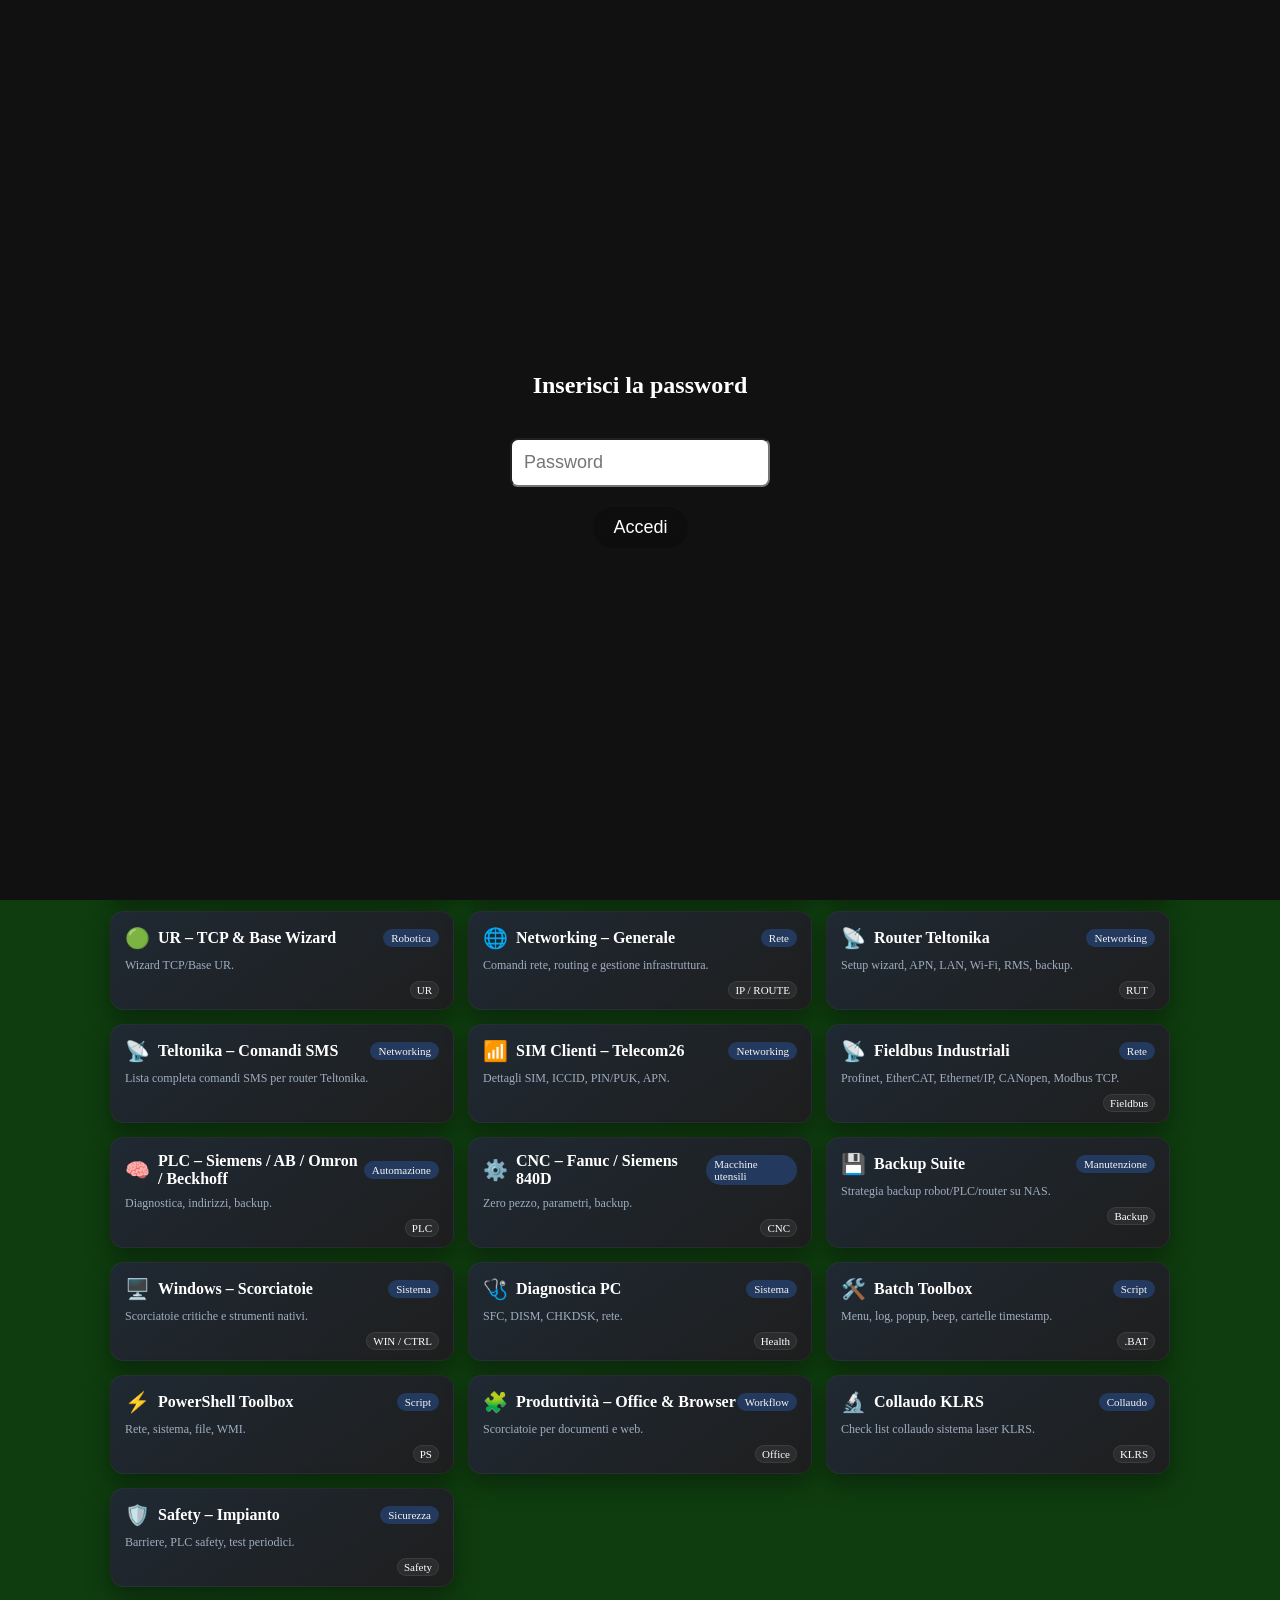
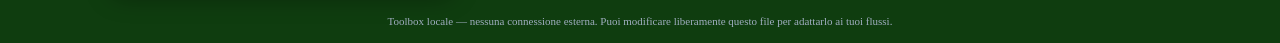
==== commit 2c0058ae: "MANUALI Effettuata divisione manuali per categoria ed inserita apertura in nuova pagina" ====
--- a/index.html
+++ b/index.html
@@ -83,6 +83,122 @@
 <div class="grid" id="cardGrid">  
 
+    <!-- ROBOTICA -->
+
+<div id="robotBrandMenu" style="display:none; margin-top:12px; gap:10px; flex-wrap:wrap;" class="flex">
+    <button class="btn" data-brand="fanuc">FANUC</button>
+    <button class="btn" data-brand="kuka">KUKA</button>
+    <button class="btn" data-brand="abb">ABB</button>
+    <button class="btn" data-brand="yaskawa">Yaskawa</button>
+    <button class="btn" data-brand="comau">Comau</button>
+    <button class="btn" data-brand="ur">Universal Robots</button>
+</div>
+
+<div id="robotModelMenu" style="display:none; margin-top:12px; gap:10px; flex-wrap:wrap;" class="flex"></div>
+
+<div id="robotCatalog" class="catalog-grid" style="display:none;"></div>
+
+
+<div class="card" data-id="auto" data-group="robot" data-label="Automazione industriale fanuc kuka abb yaskawa comau ur robot">
+    <div class="card-header">
+        <div class="card-title"><span class="icon">🤖</span><span>Panoramica Robot Industriali</span></div>
+        <div class="card-tag">Robotica</div>
+    </div>
+    <div class="card-desc">Funzioni chiave per Fanuc, KUKA, ABB, Yaskawa, Comau e UR.</div>
+    <div class="card-footer"><span class="badge">Multi-brand</span></div>
+</div>
+
+<div class="card" data-id="fanuc_signals" data-group="robot" data-category="fanuc" data-label="fanuc segnali sistema ui uo imstp hold sfspd start reset rsr">
+    <div class="card-header">
+        <div class="card-title"><span class="icon">🟡</span><span>FANUC – Segnali di Sistema</span></div>
+        <div class="card-tag">Robotica</div>
+    </div>
+    <div class="card-desc">UI/UO: segnali di controllo FANUC.</div>
+    <div class="card-footer"><span class="badge">FANUC</span></div>
+</div>
+
+<div class="card" data-id="fanuc_cipsafety" data-group="robot" data-category="fanuc"  data-label="fanuc ethernet ip safety dcs cip safety slave configurazione diagnostica">
+    <div class="card-header">
+        <div class="card-title"><span class="icon">🟡</span><span>FANUC – Ethernet/IP Safety</span></div>
+        <div class="card-tag">Robotica</div>
+    </div>
+    <div class="card-desc">Configurazione CIP Safety e DCS.</div>
+    <div class="card-footer"><span class="badge">FANUC</span></div>
+</div>
+
+<div class="card" data-id="fanuc_quickmaster" data-group="robot" data-category="fanuc"  data-label="fanuc quick mastering procedura mastering calibrazione zero">
+    <div class="card-header">
+        <div class="card-title"><span class="icon">🟡</span><span>FANUC – Quick Mastering</span></div>
+        <div class="card-tag">Robotica</div>
+    </div>
+    <div class="card-desc">Procedura completa di Quick Mastering FANUC.</div>
+    <div class="card-footer"><span class="badge">FANUC</span></div>
+</div>
+
+<div class="card" data-id="fanuc_cpc" data-group="robot" data-category="fanuc" data-label="fanuc dcs cartesian position check cpc safety zone tool">
+    <div class="card-header">
+        <div class="card-title"><span class="icon">🟡</span><span>FANUC – DCS CPC</span></div>
+        <div class="card-tag">Safety</div>
+    </div>
+    <div class="card-desc">Cartesian Position Check: zone, tool, limiti.</div>
+    <div class="card-footer"><span class="badge">FANUC</span></div>
+</div>
+
+<div class="card" data-id="fanuc_speedcheck" data-group="robot" data-category="fanuc" data-label="fanuc dcs speed check zone speed limit safety">
+    <div class="card-header">
+        <div class="card-title"><span class="icon">🟡</span><span>FANUC – DCS Speed/Zone Check</span></div>
+        <div class="card-tag">Safety</div>
+    </div>
+    <div class="card-desc">Limiti di velocità e zone di sicurezza DCS.</div>
+    <div class="card-footer"><span class="badge">FANUC</span></div>
+</div>
+
+<div class="card" data-id="fanuc_profinet" data-group="robot" data-category="fanuc" data-label="fanuc profinet slave setup siemens gsdml">
+    <div class="card-header">
+        <div class="card-title"><span class="icon">🟡</span><span>FANUC – ProfiNet (Slave)</span></div>
+        <div class="card-tag">Networking</div>
+    </div>
+    <div class="card-desc">Configurazione FANUC come slave Profinet.</div>
+    <div class="card-footer"><span class="badge">FANUC</span></div>
+</div>
+
+<div class="card" data-id="fanuc_uop" data-group="robot" data-category="fanuc" data-label="fanuc uop user operator panel segnali start hold imstp">
+    <div class="card-header">
+        <div class="card-title"><span class="icon">🟡</span><span>FANUC – UOP Signals</span></div>
+        <div class="card-tag">Robotica</div>
+    </div>
+    <div class="card-desc">User Operator Panel: segnali di controllo.</div>
+    <div class="card-footer"><span class="badge">FANUC</span></div>
+</div>
+
+<div class="card" data-id="fanuc_pmc" data-group="robot" data-category="fanuc" data-label="fanuc pmc ladder interno plc robot">
+    <div class="card-header">
+        <div class="card-title"><span class="icon">🟡</span><span>FANUC – PMC (Ladder)</span></div>
+        <div class="card-tag">Robotica</div>
+    </div>
+    <div class="card-desc">PLC interno FANUC: PMC ladder.</div>
+    <div class="card-footer"><span class="badge">FANUC</span></div>
+</div>
+
+<div class="card" data-id="fanuc_tcp" data-group="robot" data-category="fanuc" data-label="fanuc tcp calibration tool frame 3 point 6 point uframe utool">
+    <div class="card-header">
+        <div class="card-title"><span class="icon">🟡</span><span>FANUC – TCP & Frame</span></div>
+        <div class="card-tag">Robotica</div>
+    </div>
+    <div class="card-desc">Calibrazione UTOOL, UFRAME e TCP 3/6 punti.</div>
+    <div class="card-footer"><span class="badge">FANUC</span></div>
+</div>
+
+<div class="card" data-id="fanuc_vision" data-group="robot" data-category="fanuc" data-label="fanuc vision calibration 2d 3d iRVision setup grid">
+    <div class="card-header">
+        <div class="card-title"><span class="icon">🟡</span><span>FANUC – Vision</span></div>
+        <div class="card-tag">Visione</div>
+    </div>
+    <div class="card-desc">Setup iRVision 2D/3D e grid calibration.</div>
+    <div class="card-footer"><span class="badge">iRVision</span></div>
+</div>+  
+
     <div class="card" data-id="manuali_fanuc" data-group="manuali" data-label="manuali fanuc pdf robot">
 		    <div class="card-header">
 		        <div class="card-title"><span class="icon">📘</span><span>Manuali FANUC</span></div>
@@ -90,6 +206,45 @@
 		    </div>
 		    <div class="card-desc">Documentazione tecnica FANUC.</div>
 		</div>
+
+
+
+<div class="card" data-id="kuka_mykuka" data-group="robot" data-category="kuka" data-label="kuka mykuka registrazione upload file krcdiag support case">
+    <div class="card-header">
+        <div class="card-title"><span class="icon">🟠</span><span>KUKA – my.KUKA & Upload File</span></div>
+        <div class="card-tag">Robotica</div>
+    </div>
+    <div class="card-desc">Registrazione, creazione KRCDiag e caricamento file su my.KUKA.</div>
+    <div class="card-footer"><span class="badge">KUKA</span></div>
+</div>
+
+<div class="card" data-id="kuka_setup" data-group="robot" data-category="kuka" data-label="kuka messa in funzione calibrazione tool laser basi sidewall sottosquadri">
+    <div class="card-header">
+        <div class="card-title"><span class="icon">🔧</span><span>KUKA – Setup & Tool Laser</span></div>
+        <div class="card-tag">Robotica</div>
+    </div>
+    <div class="card-desc">Messa in funzione, mastering, tool laser e basi.</div>
+    <div class="card-footer"><span class="badge">KUKA</span></div>
+</div>
+
+<div class="card" data-id="kuka_laser" data-group="robot" data-category="kuka" data-label="kuka laser tool correction calibrazione puntatore allineamento base0 tool0">
+    <div class="card-header">
+        <div class="card-title"><span class="icon">🔴</span><span>KUKA – Correzione Tool Laser</span></div>
+        <div class="card-tag">Robotica</div>
+    </div>
+    <div class="card-desc">Procedura TOOL_PREPARE per allineamento laser.</div>
+    <div class="card-footer"><span class="badge">KRL</span></div>
+</div>
+
+<div class="card" data-id="kuka_download" data-group="robot" data-category="kuka" data-label="kuka download tool_prepare src dat file laser manutenzione">
+    <div class="card-header">
+        <div class="card-title"><span class="icon">📥</span><span>KUKA – Download TOOL_PREPARE</span></div>
+        <div class="card-tag">Robotica</div>
+    </div>
+    <div class="card-desc">Scarica i file originali TOOL_PREPARE.src e TOOL_PREPARE.dat.</div>
+    <div class="card-footer"><span class="badge">KRL</span></div>
+</div>+ 
 		
 		<div class="card" data-id="manuali_kuka" data-group="manuali" data-label="manuali kuka pdf robot">
 		    <div class="card-header">
@@ -98,6 +253,17 @@
 		    </div>
 		    <div class="card-desc">Documentazione tecnica KUKA.</div>
 		</div>
+
+
+<div class="card" data-id="abb_tcp" data-group="robot" data-category="abb" data-label="abb tcp wizard workobject calibration 3 point 6 point">
+    <div class="card-header">
+        <div class="card-title"><span class="icon">🔵</span><span>ABB – TCP & WorkObject</span></div>
+        <div class="card-tag">Robotica</div>
+    </div>
+    <div class="card-desc">Wizard TCP e WorkObject.</div>
+    <div class="card-footer"><span class="badge">ABB</span></div>
+</div>+ 
 		
 		<div class="card" data-id="manuali_abb" data-group="manuali" data-label="manuali abb pdf robot">
 		    <div class="card-header">
@@ -106,6 +272,17 @@
 		    </div>
 		    <div class="card-desc">Documentazione tecnica ABB.</div>
 		</div>
+
+
+<div class="card" data-id="yaskawa_tcp" data-group="robot" data-category="yaskawa" data-label="yaskawa motoman tcp calibration tool data set xyz orientation">
+    <div class="card-header">
+        <div class="card-title"><span class="icon">⚪</span><span>Yaskawa – Tool Data</span></div>
+        <div class="card-tag">Robotica</div>
+    </div>
+    <div class="card-desc">Calibrazione tool tramite Tool Data Set.</div>
+    <div class="card-footer"><span class="badge">Yaskawa</span></div>
+</div>+ 
 		
 		<div class="card" data-id="manuali_yaskawa" data-group="manuali" data-label="manuali yaskawa pdf robot">
 		    <div class="card-header">
@@ -114,6 +291,17 @@
 		    </div>
 		    <div class="card-desc">Documentazione tecnica Yaskawa.</div>
 		</div>
+
+
+<div class="card" data-id="comau_tcp" data-group="robot" data-category="comau" data-label="comau tcp wizard calibration">
+    <div class="card-header">
+        <div class="card-title"><span class="icon">🟤</span><span>Comau – TCP Wizard</span></div>
+        <div class="card-tag">Robotica</div>
+    </div>
+    <div class="card-desc">Wizard TCP Comau.</div>
+    <div class="card-footer"><span class="badge">Comau</span></div>
+</div>+ 
 		
 		<div class="card" data-id="manuali_comau" data-group="manuali" data-label="manuali comau pdf robot">
 		    <div class="card-header">
@@ -122,6 +310,17 @@
 		    </div>
 		    <div class="card-desc">Documentazione tecnica Comau.</div>
 		</div>
+
+
+<div class="card" data-id="ur_tcp" data-group="robot" data-label="universal robots tcp wizard base wizard calibration">
+    <div class="card-header">
+        <div class="card-title"><span class="icon">🟢</span><span>UR – TCP & Base Wizard</span></div>
+        <div class="card-tag">Robotica</div>
+    </div>
+    <div class="card-desc">Wizard TCP/Base UR.</div>
+    <div class="card-footer"><span class="badge">UR</span></div>
+</div>+ 
 		
 		<div class="card" data-id="manuali_ur" data-group="manuali" data-label="manuali ur pdf robot">
 		    <div class="card-header">
@@ -130,196 +329,6 @@
 		    </div>
 		    <div class="card-desc">Documentazione tecnica Universal Robots.</div>
 		</div>
-
-
-
-    <!-- ROBOTICA -->
-
-<div id="robotBrandMenu" style="display:none; margin-top:12px; gap:10px; flex-wrap:wrap;" class="flex">
-    <button class="btn" data-brand="fanuc">FANUC</button>
-    <button class="btn" data-brand="kuka">KUKA</button>
-    <button class="btn" data-brand="abb">ABB</button>
-    <button class="btn" data-brand="yaskawa">Yaskawa</button>
-    <button class="btn" data-brand="comau">Comau</button>
-    <button class="btn" data-brand="ur">Universal Robots</button>
-</div>
-
-<div id="robotModelMenu" style="display:none; margin-top:12px; gap:10px; flex-wrap:wrap;" class="flex"></div>
-
-<div id="robotCatalog" class="catalog-grid" style="display:none;"></div>
-
-
-<div class="card" data-id="auto" data-group="robot" data-label="Automazione industriale fanuc kuka abb yaskawa comau ur robot">
-    <div class="card-header">
-        <div class="card-title"><span class="icon">🤖</span><span>Panoramica Robot Industriali</span></div>
-        <div class="card-tag">Robotica</div>
-    </div>
-    <div class="card-desc">Funzioni chiave per Fanuc, KUKA, ABB, Yaskawa, Comau e UR.</div>
-    <div class="card-footer"><span class="badge">Multi-brand</span></div>
-</div>
-
-<div class="card" data-id="fanuc_signals" data-group="robot" data-category="fanuc" data-label="fanuc segnali sistema ui uo imstp hold sfspd start reset rsr">
-    <div class="card-header">
-        <div class="card-title"><span class="icon">🟡</span><span>FANUC – Segnali di Sistema</span></div>
-        <div class="card-tag">Robotica</div>
-    </div>
-    <div class="card-desc">UI/UO: segnali di controllo FANUC.</div>
-    <div class="card-footer"><span class="badge">FANUC</span></div>
-</div>
-
-<div class="card" data-id="fanuc_cipsafety" data-group="robot" data-category="fanuc"  data-label="fanuc ethernet ip safety dcs cip safety slave configurazione diagnostica">
-    <div class="card-header">
-        <div class="card-title"><span class="icon">🟡</span><span>FANUC – Ethernet/IP Safety</span></div>
-        <div class="card-tag">Robotica</div>
-    </div>
-    <div class="card-desc">Configurazione CIP Safety e DCS.</div>
-    <div class="card-footer"><span class="badge">FANUC</span></div>
-</div>
-
-<div class="card" data-id="fanuc_quickmaster" data-group="robot" data-category="fanuc"  data-label="fanuc quick mastering procedura mastering calibrazione zero">
-    <div class="card-header">
-        <div class="card-title"><span class="icon">🟡</span><span>FANUC – Quick Mastering</span></div>
-        <div class="card-tag">Robotica</div>
-    </div>
-    <div class="card-desc">Procedura completa di Quick Mastering FANUC.</div>
-    <div class="card-footer"><span class="badge">FANUC</span></div>
-</div>
-
-<div class="card" data-id="fanuc_cpc" data-group="robot" data-category="fanuc" data-label="fanuc dcs cartesian position check cpc safety zone tool">
-    <div class="card-header">
-        <div class="card-title"><span class="icon">🟡</span><span>FANUC – DCS CPC</span></div>
-        <div class="card-tag">Safety</div>
-    </div>
-    <div class="card-desc">Cartesian Position Check: zone, tool, limiti.</div>
-    <div class="card-footer"><span class="badge">FANUC</span></div>
-</div>
-
-<div class="card" data-id="fanuc_speedcheck" data-group="robot" data-category="fanuc" data-label="fanuc dcs speed check zone speed limit safety">
-    <div class="card-header">
-        <div class="card-title"><span class="icon">🟡</span><span>FANUC – DCS Speed/Zone Check</span></div>
-        <div class="card-tag">Safety</div>
-    </div>
-    <div class="card-desc">Limiti di velocità e zone di sicurezza DCS.</div>
-    <div class="card-footer"><span class="badge">FANUC</span></div>
-</div>
-
-<div class="card" data-id="fanuc_profinet" data-group="robot" data-category="fanuc" data-label="fanuc profinet slave setup siemens gsdml">
-    <div class="card-header">
-        <div class="card-title"><span class="icon">🟡</span><span>FANUC – ProfiNet (Slave)</span></div>
-        <div class="card-tag">Networking</div>
-    </div>
-    <div class="card-desc">Configurazione FANUC come slave Profinet.</div>
-    <div class="card-footer"><span class="badge">FANUC</span></div>
-</div>
-
-<div class="card" data-id="fanuc_uop" data-group="robot" data-category="fanuc" data-label="fanuc uop user operator panel segnali start hold imstp">
-    <div class="card-header">
-        <div class="card-title"><span class="icon">🟡</span><span>FANUC – UOP Signals</span></div>
-        <div class="card-tag">Robotica</div>
-    </div>
-    <div class="card-desc">User Operator Panel: segnali di controllo.</div>
-    <div class="card-footer"><span class="badge">FANUC</span></div>
-</div>
-
-<div class="card" data-id="fanuc_pmc" data-group="robot" data-category="fanuc" data-label="fanuc pmc ladder interno plc robot">
-    <div class="card-header">
-        <div class="card-title"><span class="icon">🟡</span><span>FANUC – PMC (Ladder)</span></div>
-        <div class="card-tag">Robotica</div>
-    </div>
-    <div class="card-desc">PLC interno FANUC: PMC ladder.</div>
-    <div class="card-footer"><span class="badge">FANUC</span></div>
-</div>
-
-<div class="card" data-id="fanuc_tcp" data-group="robot" data-category="fanuc" data-label="fanuc tcp calibration tool frame 3 point 6 point uframe utool">
-    <div class="card-header">
-        <div class="card-title"><span class="icon">🟡</span><span>FANUC – TCP & Frame</span></div>
-        <div class="card-tag">Robotica</div>
-    </div>
-    <div class="card-desc">Calibrazione UTOOL, UFRAME e TCP 3/6 punti.</div>
-    <div class="card-footer"><span class="badge">FANUC</span></div>
-</div>
-
-<div class="card" data-id="fanuc_vision" data-group="robot" data-category="fanuc" data-label="fanuc vision calibration 2d 3d iRVision setup grid">
-    <div class="card-header">
-        <div class="card-title"><span class="icon">🟡</span><span>FANUC – Vision</span></div>
-        <div class="card-tag">Visione</div>
-    </div>
-    <div class="card-desc">Setup iRVision 2D/3D e grid calibration.</div>
-    <div class="card-footer"><span class="badge">iRVision</span></div>
-</div>
-
-
-<div class="card" data-id="kuka_mykuka" data-group="robot" data-category="kuka" data-label="kuka mykuka registrazione upload file krcdiag support case">
-    <div class="card-header">
-        <div class="card-title"><span class="icon">🟠</span><span>KUKA – my.KUKA & Upload File</span></div>
-        <div class="card-tag">Robotica</div>
-    </div>
-    <div class="card-desc">Registrazione, creazione KRCDiag e caricamento file su my.KUKA.</div>
-    <div class="card-footer"><span class="badge">KUKA</span></div>
-</div>
-
-<div class="card" data-id="kuka_setup" data-group="robot" data-category="kuka" data-label="kuka messa in funzione calibrazione tool laser basi sidewall sottosquadri">
-    <div class="card-header">
-        <div class="card-title"><span class="icon">🔧</span><span>KUKA – Setup & Tool Laser</span></div>
-        <div class="card-tag">Robotica</div>
-    </div>
-    <div class="card-desc">Messa in funzione, mastering, tool laser e basi.</div>
-    <div class="card-footer"><span class="badge">KUKA</span></div>
-</div>
-
-<div class="card" data-id="kuka_laser" data-group="robot" data-category="kuka" data-label="kuka laser tool correction calibrazione puntatore allineamento base0 tool0">
-    <div class="card-header">
-        <div class="card-title"><span class="icon">🔴</span><span>KUKA – Correzione Tool Laser</span></div>
-        <div class="card-tag">Robotica</div>
-    </div>
-    <div class="card-desc">Procedura TOOL_PREPARE per allineamento laser.</div>
-    <div class="card-footer"><span class="badge">KRL</span></div>
-</div>
-
-<div class="card" data-id="kuka_download" data-group="robot" data-category="kuka" data-label="kuka download tool_prepare src dat file laser manutenzione">
-    <div class="card-header">
-        <div class="card-title"><span class="icon">📥</span><span>KUKA – Download TOOL_PREPARE</span></div>
-        <div class="card-tag">Robotica</div>
-    </div>
-    <div class="card-desc">Scarica i file originali TOOL_PREPARE.src e TOOL_PREPARE.dat.</div>
-    <div class="card-footer"><span class="badge">KRL</span></div>
-</div>
-
-<div class="card" data-id="abb_tcp" data-group="robot" data-category="abb" data-label="abb tcp wizard workobject calibration 3 point 6 point">
-    <div class="card-header">
-        <div class="card-title"><span class="icon">🔵</span><span>ABB – TCP & WorkObject</span></div>
-        <div class="card-tag">Robotica</div>
-    </div>
-    <div class="card-desc">Wizard TCP e WorkObject.</div>
-    <div class="card-footer"><span class="badge">ABB</span></div>
-</div>
-
-<div class="card" data-id="yaskawa_tcp" data-group="robot" data-category="yaskawa" data-label="yaskawa motoman tcp calibration tool data set xyz orientation">
-    <div class="card-header">
-        <div class="card-title"><span class="icon">⚪</span><span>Yaskawa – Tool Data</span></div>
-        <div class="card-tag">Robotica</div>
-    </div>
-    <div class="card-desc">Calibrazione tool tramite Tool Data Set.</div>
-    <div class="card-footer"><span class="badge">Yaskawa</span></div>
-</div>
-
-<div class="card" data-id="comau_tcp" data-group="robot" data-category="comau" data-label="comau tcp wizard calibration">
-    <div class="card-header">
-        <div class="card-title"><span class="icon">🟤</span><span>Comau – TCP Wizard</span></div>
-        <div class="card-tag">Robotica</div>
-    </div>
-    <div class="card-desc">Wizard TCP Comau.</div>
-    <div class="card-footer"><span class="badge">Comau</span></div>
-</div>
-
-<div class="card" data-id="ur_tcp" data-group="robot" data-label="universal robots tcp wizard base wizard calibration">
-    <div class="card-header">
-        <div class="card-title"><span class="icon">🟢</span><span>UR – TCP & Base Wizard</span></div>
-        <div class="card-tag">Robotica</div>
-    </div>
-    <div class="card-desc">Wizard TCP/Base UR.</div>
-    <div class="card-footer"><span class="badge">UR</span></div>
-</div>
 
 
 
@@ -547,40 +556,69 @@
  
 		
 		
-		<div id="manualRobotDownloadArea" style="margin-top:12px; display:none;">
-		
-		    <!-- FANUC -->
-		    <h3>FANUC</h3>
-		    <a href="manuali/FANUC/M10iD12_Maintenance.pdf" download class="btn">📥 M‑10iD/12 – Maintenance</a>
-		    <a href="manuali/FANUC/M20iD25_HandlingTool.pdf" download class="btn">📥 M‑20iD/25 – HandlingTool</a>
-		    <a href="manuali/FANUC/R2000iC_Safety.pdf" download class="btn">📥 R‑2000iC – Safety</a>
-		
-		    <!-- KUKA -->
-		    <h3>KUKA</h3>
-		    <a href="manuali/KUKA/KR10R1420_Safety.pdf" download class="btn">📥 KR10 R1420 – Safety</a>
-		    <a href="manuali/KUKA/KR60_KRC4_System.pdf" download class="btn">📥 KR60 – KRC4 System Integrator</a>
-		    <a href="manuali/KUKA/KR120_SafeOperation.pdf" download class="btn">📥 KR120 – SafeOperation</a>
-		
-		    <!-- ABB -->
-		    <h3>ABB</h3>
-		    <a href="manuali/ABB/IRB1200_Product.pdf" download class="btn">📥 IRB1200 – Product Manual</a>
-		    <a href="manuali/ABB/IRB6700_SafeMove.pdf" download class="btn">📥 IRB6700 – SafeMove</a>
-		
-		    <!-- YASKAWA -->
-		    <h3>Yaskawa</h3>
-		    <a href="manuali/YASKAWA/GP7_Maintenance.pdf" download class="btn">📥 GP7 – Maintenance</a>
-		    <a href="manuali/YASKAWA/GP25_DX200.pdf" download class="btn">📥 GP25 – DX200 Controller</a>
-		
-		    <!-- COMAU -->
-		    <h3>Comau</h3>
-		    <a href="manuali/COMAU/Racer5_Product.pdf" download class="btn">📥 Racer 5 – Product Manual</a>
-		    <a href="manuali/COMAU/NJ110_Safety.pdf" download class="btn">📥 Smart NJ110 – Safety</a>
-		
-		    <!-- UR -->
-		    <h3>Universal Robots</h3>
-		    <a href="manuali/UR/UR5_User.pdf" download class="btn">📥 UR5 – User Manual</a>
-		    <a href="manuali/UR/UR10_Safety.pdf" download class="btn">📥 UR10 – Safety / Installation</a>
-		
+		<div id="manualRobotDownloadArea" style="margin-top:12px; display:none;">+ 
+		
+						<div id="manualFanucArea" style="display:none;">
+						    <h3>FANUC</h3>+
+						    <a href="manuali/FANUC/Backup+Restore - All Of Above.pdf" target="_blank" download class="btn">📥 Backup+Restore - All Of Above</a>
+						    <a href="manuali/FANUC/Backup - Image.pdf" target="_blank"  download class="btn">📥 Backup - Image</a>
+						    <a href="manuali/FANUC/Ethernet-IP - Safety.pdf" target="_blank"  download class="btn">📥 Ethernet-IP - Safety</a>			 
+						    <a href="manuali/FANUC/Masterizzazione - Quick Master.pdf" target="_blank"  download class="btn">📥 Masterizzazione - Quick Master</a>		 
+						    <a href="manuali/FANUC/Masterizzazione - Quick Master For Single Axis.pdf" target="_blank"  download class="btn">📥 Masterizzazione - Quick Master For Single Axis</a>		 
+						    <a href="manuali/FANUC/Payload.pdf" target="_blank"  download class="btn">📥 Payload</a>				 
+						    <a href="manuali/FANUC/PC - Web Browser.pdf" target="_blank"  download class="btn">📥 PC - Web Browser</a>
+						    <a href="manuali/FANUC/UOP - Descrizione Segnali + Impostazioni RSR.pdf" target="_blank"  download class="btn">📥 UOP - Descrizione Segnali + Impostazioni RSR</a>
+						    <a href="manuali/FANUC/ConfigurazionePolso.pdf" target="_blank"  download class="btn">📥 ConfigurazionePolso</a>		 
+						    <a href="manuali/FANUC/Fusibili R30iBMate_R30iBMatePLUS.pdf" target="_blank"  download class="btn">📥 Fusibili R30iBMate_R30iBMatePLUS</a>
+						    <a href="manuali/FANUC/Allarme - SRVO-230+231 Chain Abnormal.pdf" target="_blank"  download class="btn">📥 Allarme - SRVO-230+231 Chain Abnormal</a>
+						    <a href="manuali/FANUC/Allarme - SRVO-075 Pulse Not Established.pdf" target="_blank"  download class="btn">📥 Allarme - SRVO-075 Pulse Not Established</a>
+						    <a href="manuali/FANUC/Catalogo Dei Robot.pdf" target="_blank"  download class="btn">📥 Catalogo Dei Robot</a> 
+						    <a href="manuali/FANUC/Contratti Di Assistenza.pdf" target="_blank"  download class="btn">📥 Contratti Di Assistenza</a>
+						    <a href="manuali/FANUC/Attivazione Garanzia Singola.pdf" target="_blank"  download class="btn">📥 Attivazione Garanzia Singola</a>
+						    <a href="manuali/FANUC/Roboguide_operator_manual_[B-83234EN_03].pdf" target="_blank"  download class="btn">📥 Roboguide_operator_manual</a>
+						    <a href="manuali/FANUC/R-30iB Plus - Codici Di Allarme [B-83284IT-1_06].pdf" target="_blank"  download class="btn">📥 R-30iB Plus - Codici Di Allarme</a>
+						    <a href="manuali/FANUC/R-30iB Plus - Manuale Base Per L'operatore [B-83284IT_06].pdf" target="_blank"  download class="btn">📥 R-30iB Plus - Manuale Base Per L'operatore</a>
+						</div>+ 
+						
+						
+						<div id="manualKukaArea" style="display:none;">
+						    <h3>KUKA</h3>
+						    <a href="manuali/KUKA/KR10R1420_Safety.pdf" target="_blank"  download class="btn">📥 KR10 R1420 – Safety</a>
+						    <a href="manuali/KUKA/KR60_KRC4_System.pdf" target="_blank"  download class="btn">📥 KR60 – KRC4 System Integrator</a>
+						    <a href="manuali/KUKA/KR120_SafeOperation.pdf" target="_blank"  download class="btn">📥 KR120 – SafeOperation</a>
+						</div>+ 
+						
+						<div id="manualAbbArea" style="display:none;">
+						    <h3>ABB</h3>
+						    <a href="manuali/ABB/IRB1200_Product.pdf" target="_blank"  download class="btn">📥 IRB1200 – Product Manual</a>
+						    <a href="manuali/ABB/IRB6700_SafeMove.pdf" target="_blank"  download class="btn">📥 IRB6700 – SafeMove</a>
+						</div>+ 
+						
+						<div id="manualYaskawaArea" style="display:none;">
+						    <h3>Yaskawa</h3>
+						    <a href="manuali/YASKAWA/GP7_Maintenance.pdf" target="_blank"  download class="btn">📥 GP7 – Maintenance</a>
+						    <a href="manuali/YASKAWA/GP25_DX200.pdf" target="_blank"  download class="btn">📥 GP25 – DX200 Controller</a>
+						</div>+ 
+						
+						<div id="manualComauArea" style="display:none;">
+						    <h3>Comau</h3>
+						    <a href="manuali/COMAU/Racer5_Product.pdf" target="_blank"  download class="btn">📥 Racer 5 – Product Manual</a>
+						    <a href="manuali/COMAU/NJ110_Safety.pdf" target="_blank"  download class="btn">📥 Smart NJ110 – Safety</a>
+						</div>+ 
+						
+						<div id="manualUrArea" style="display:none;">
+						    <h3>Universal Robots</h3>
+						    <a href="manuali/UR/UR5_User.pdf" target="_blank"  download class="btn">📥 UR5 – User Manual</a>
+						    <a href="manuali/UR/UR10_Safety.pdf" target="_blank"  download class="btn">📥 UR10 – Safety / Installation</a>
+						</div>
+
 		</div>
 
 </div>
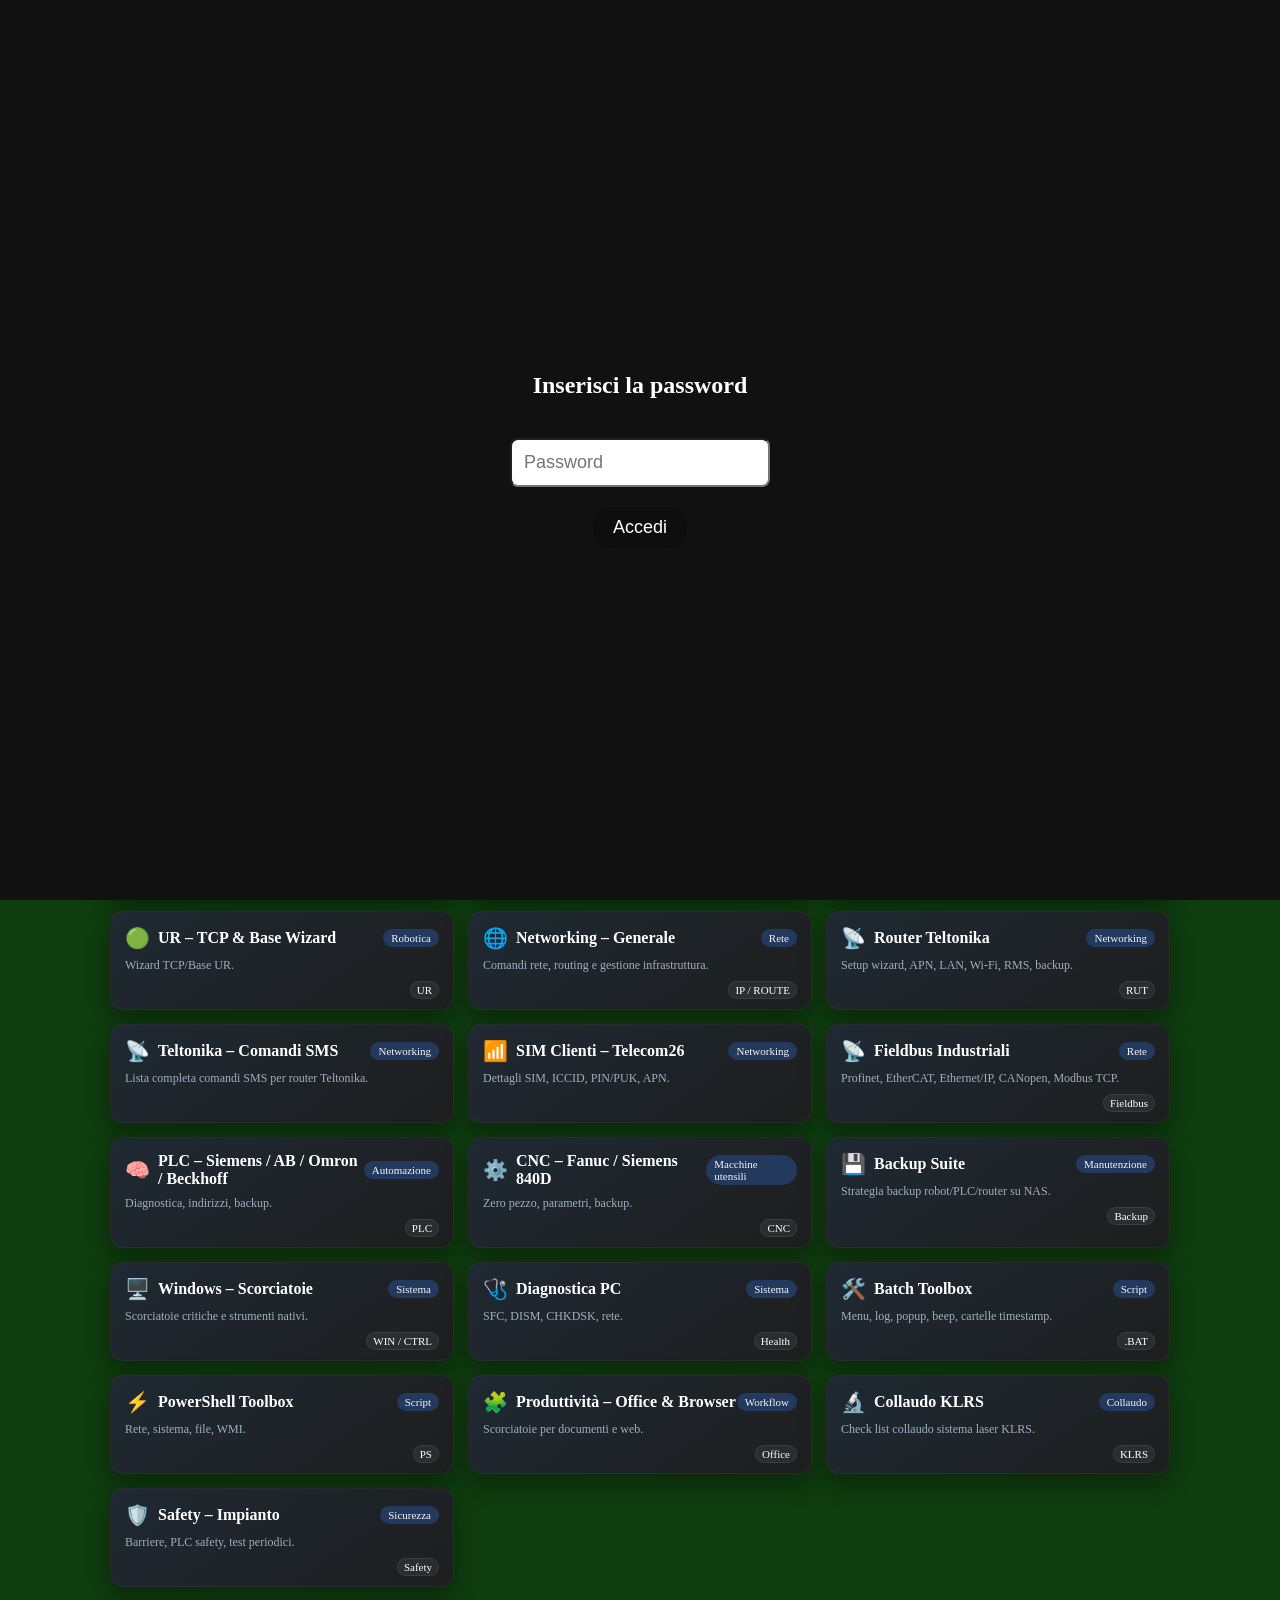
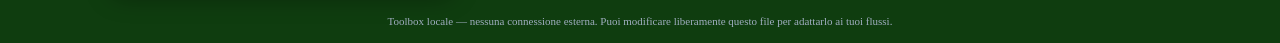
==== commit 591eeed4: "Add files via upload" ====
--- a/index.html
+++ b/index.html
@@ -586,11 +586,33 @@
 						
 						<div id="manualKukaArea" style="display:none;">
 						    <h3>KUKA</h3>
-						    <a href="manuali/KUKA/KR10R1420_Safety.pdf" target="_blank"  download class="btn">📥 KR10 R1420 – Safety</a>
-						    <a href="manuali/KUKA/KR60_KRC4_System.pdf" target="_blank"  download class="btn">📥 KR60 – KRC4 System Integrator</a>
-						    <a href="manuali/KUKA/KR120_SafeOperation.pdf" target="_blank"  download class="btn">📥 KR120 – SafeOperation</a>
-						</div>- 
+						    <a href="manuali/KUKA/Registrazione e upload file su my Kuka 2025.pdf" target="_blank"  download class="btn">📥 Registrazione e upload file su my Kuka 2025</a>
+						    <a href="manuali/KUKA/BA_KR_C4_compact_en.pdf" target="_blank"  download class="btn">📥 BA_KR_C4_compact_en</a>
+						    <a href="manuali/KUKA/BA_KR_C4_GI_it.pdf" target="_blank"  download class="btn">📥 BA_KR_C4_GI_it</a>
+						    <a href="manuali/KUKA/Ingressi Safe.pdf" target="_blank"  download class="btn">📥 Ingressi Safe</a>
+						    <a href="manuali/KUKA/Istruzioni per il Montaggio.pdf" target="_blank"  download class="btn">📥 Istruzioni per il Montaggio</a>
+						    <a href="manuali/KUKA/KR C5 micro  Con Software di sistema KUKA KSS e VSS Istruzioni per il montaggio.pdf" target="_blank"  download class="btn">📥 KRC5micro KUKA KSS/VSS Istruzioni montaggio</a>
+						    <a href="manuali/KUKA/KR C5 micro Istruzioni per il montaggio.pdf" target="_blank"  download class="btn">📥 KR C5 micro Istruzioni per il montaggio</a>
+						    <a href="manuali/KUKA/KR_C4_EtherNet_IP_10_en.pdf" target="_blank"  download class="btn">📥 KR_C4_EtherNet_IP_10_en</a>
+						    <a href="manuali/KUKA/KR_C4_PROFINET_21_en.pdf" target="_blank"  download class="btn">📥 KR_C4_PROFINET_21_en</a>
+						    <a href="manuali/KUKA/KSS System Messages.pdf" target="_blank"  download class="btn">📥 KSS System Messages</a>
+						    <a href="manuali/KUKA/KSS_81_82_83_84_System_Variables_en.pdf" target="_blank"  download class="btn">📥 KSS_81_82_83_84_System_Variables_en</a>
+						    <a href="manuali/KUKA/KSS_83_END_it.pdf" target="_blank"  download class="btn">📥 KSS_83_END_it</a>
+						    <a href="manuali/KUKA/KSS_83_SI_V4_en.pdf" target="_blank"  download class="btn">📥 KSS_83_SI_V4_en</a>
+						    <a href="manuali/KUKA/KST_SafeOperation_35_en.pdf" target="_blank"  download class="btn">📥 KST_SafeOperation_35_en</a>
+						    <a href="manuali/KUKA/KST_WorkVisual_40_it.pdf" target="_blank"  download class="btn">📥 KST_WorkVisual_40_it</a>
+						    <a href="manuali/KUKA/KUKA KSS-8.3-Programming-Manual-for-SI.pdf" target="_blank"  download class="btn">📥 KUKA KSS-8.3-Programming-Manual-for-SI</a>
+						    <a href="manuali/KUKA/Kuka System Software 8.7 Istruzioni operative e di programmazione per gli utenti finali.pdf" target="_blank"  download class="btn">📥 Kuka System Software 8.7 Istruzioni operative e programmazione per utenti finali</a>
+						    <a href="manuali/KUKA/KUKA.WorkVisual 6.0.pdf" target="_blank"  download class="btn">📥 KUKA.WorkVisual 6.0</a>
+						    <a href="manuali/KUKA/KST_WorkVisual_40_it.pdf" target="_blank"  download class="btn">📥 KST_WorkVisual_40_it</a>
+						    <a href="manuali/KUKA/MA_KR_C5_micro_KSS_it.pdf" target="_blank"  download class="btn">📥 MA_KR_C5_micro_KSS_it</a>
+						    <a href="manuali/KUKA/PROFINET S.pdf" target="_blank"  download class="btn">📥 PROFINET S</a>
+						    <a href="manuali/KUKA/Sicurezza del robot industriale SAFETY Con KR C5 COn Kuka iiQKA.OS.pdf" target="_blank"  download class="btn">📥 Sicurezza del robot industriale SAFETY Con KR C5 COn Kuka iiQKA.OS</a>
+						    <a href="manuali/KUKA/Sicurezza del robot industriale SAFETY.pdf" target="_blank"  download class="btn">📥 Sicurezza del robot industriale SAFETY</a>
+						    <a href="manuali/KUKA/System Variables For Kuka System Software 8.7.pdf" target="_blank"  download class="btn">📥 System Variables For Kuka System Software 8.7</a>
+						    <a href="manuali/KUKA/UPGRADE SOFTWARE KSS 8.x.pdf" target="_blank"  download class="btn">📥 UPGRADE SOFTWARE KSS 8.x</a>
+						</div> +>
 						
 						<div id="manualAbbArea" style="display:none;">
 						    <h3>ABB</h3>
@@ -617,7 +639,7 @@
 						    <h3>Universal Robots</h3>
 						    <a href="manuali/UR/UR5_User.pdf" target="_blank"  download class="btn">📥 UR5 – User Manual</a>
 						    <a href="manuali/UR/UR10_Safety.pdf" target="_blank"  download class="btn">📥 UR10 – Safety / Installation</a>
-						</div>
+						</div> >
 
 		</div>
 
